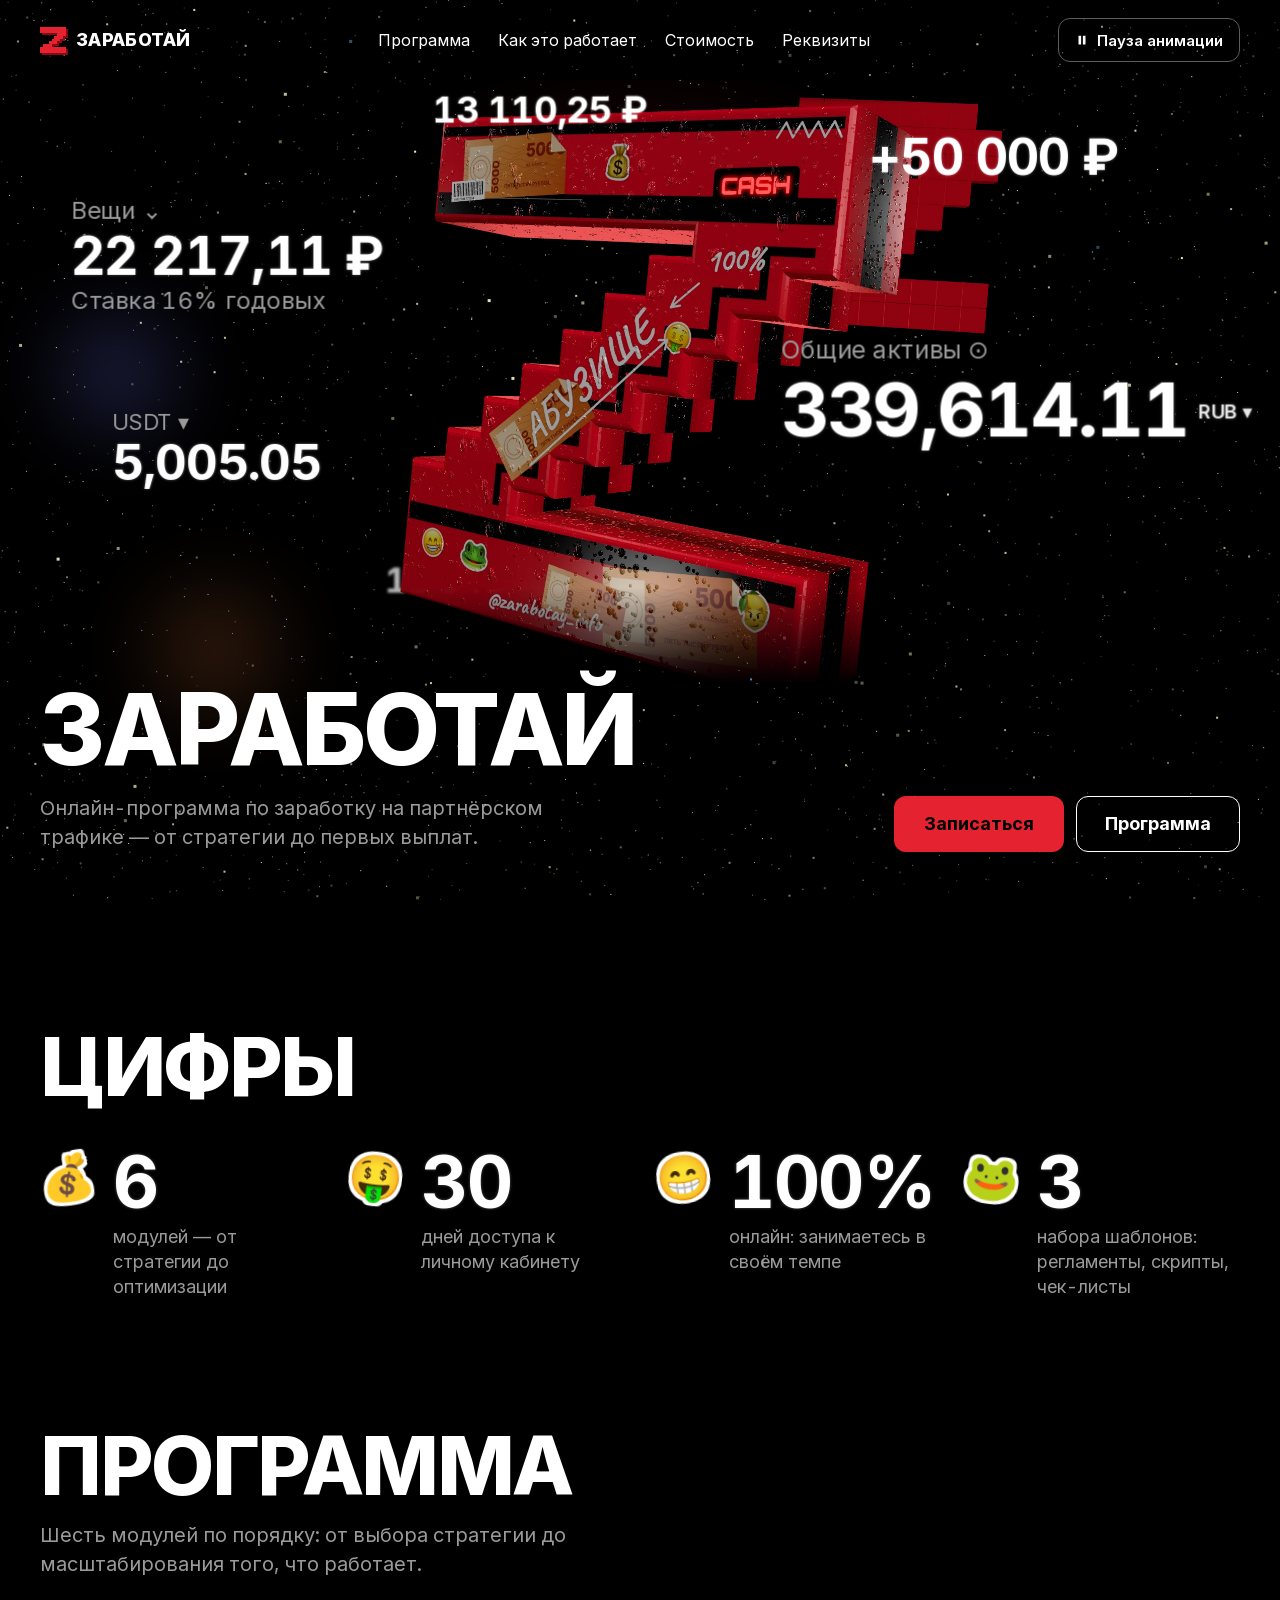
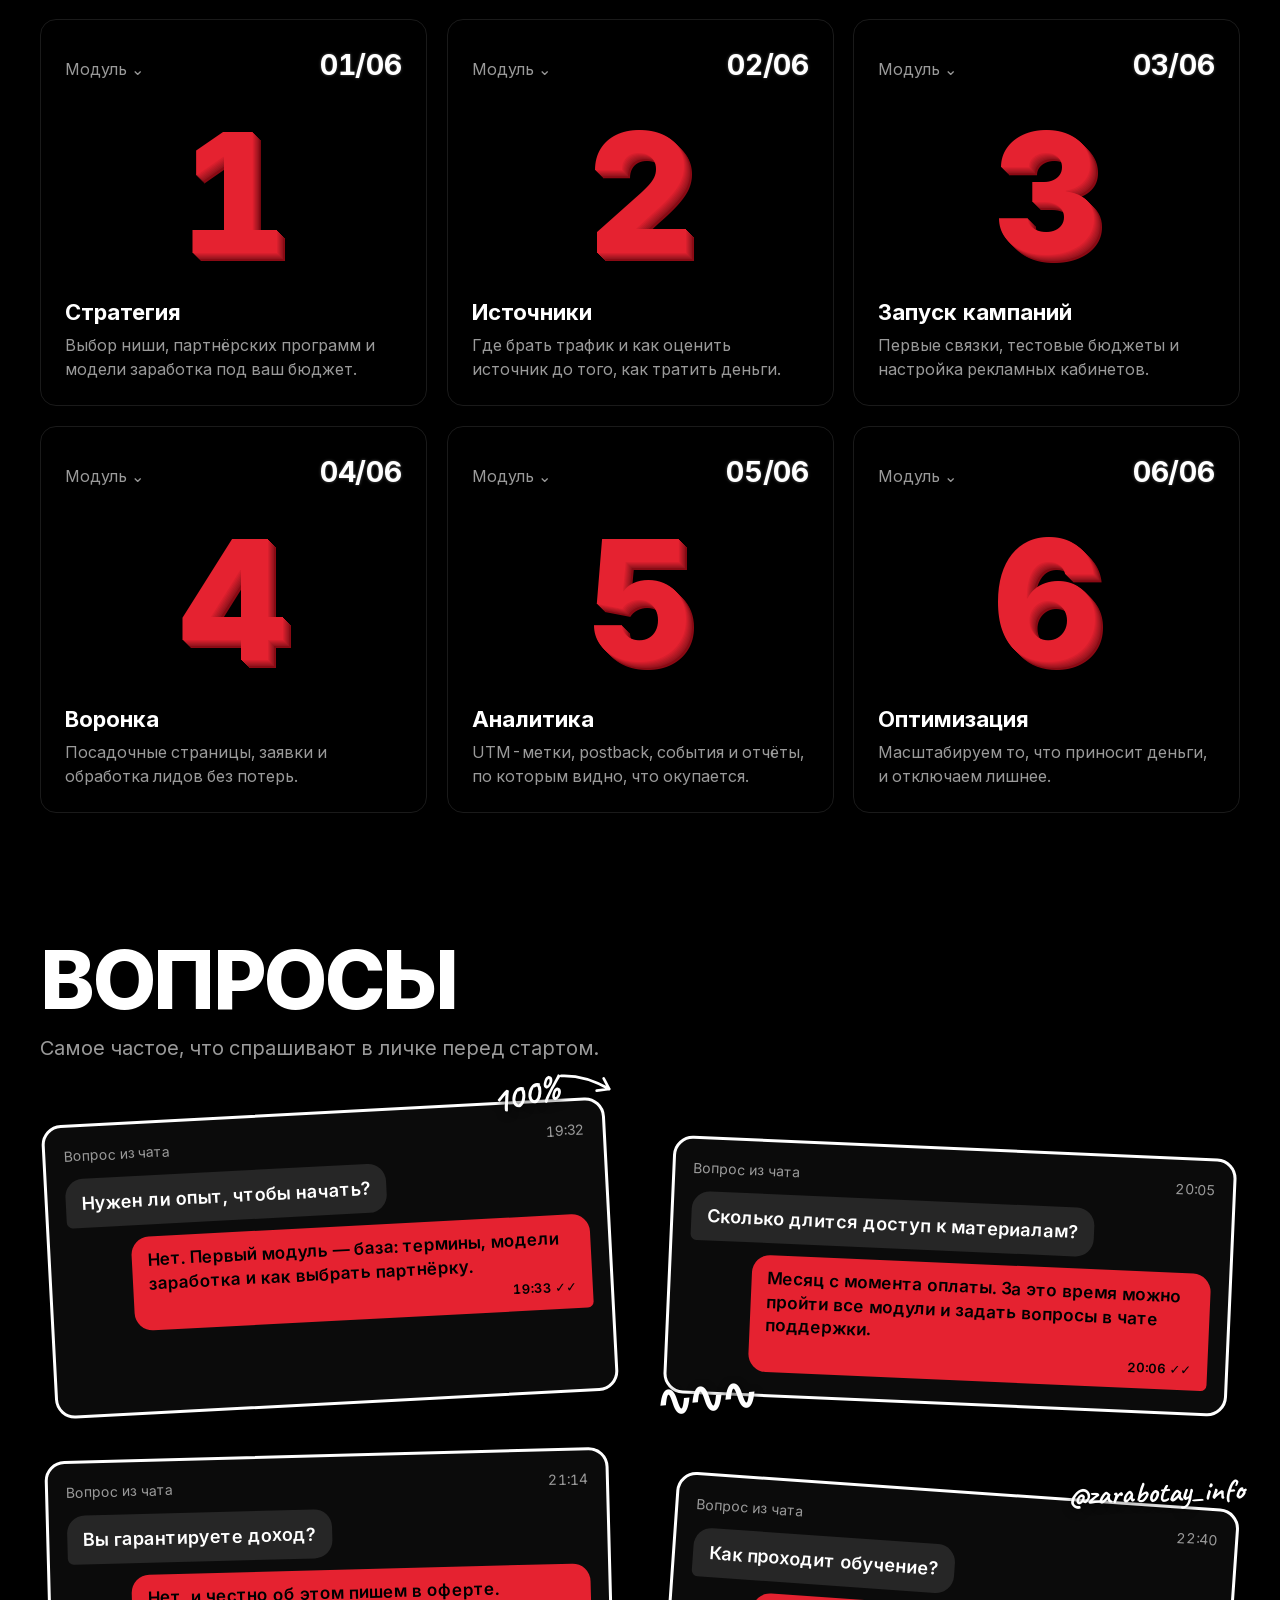
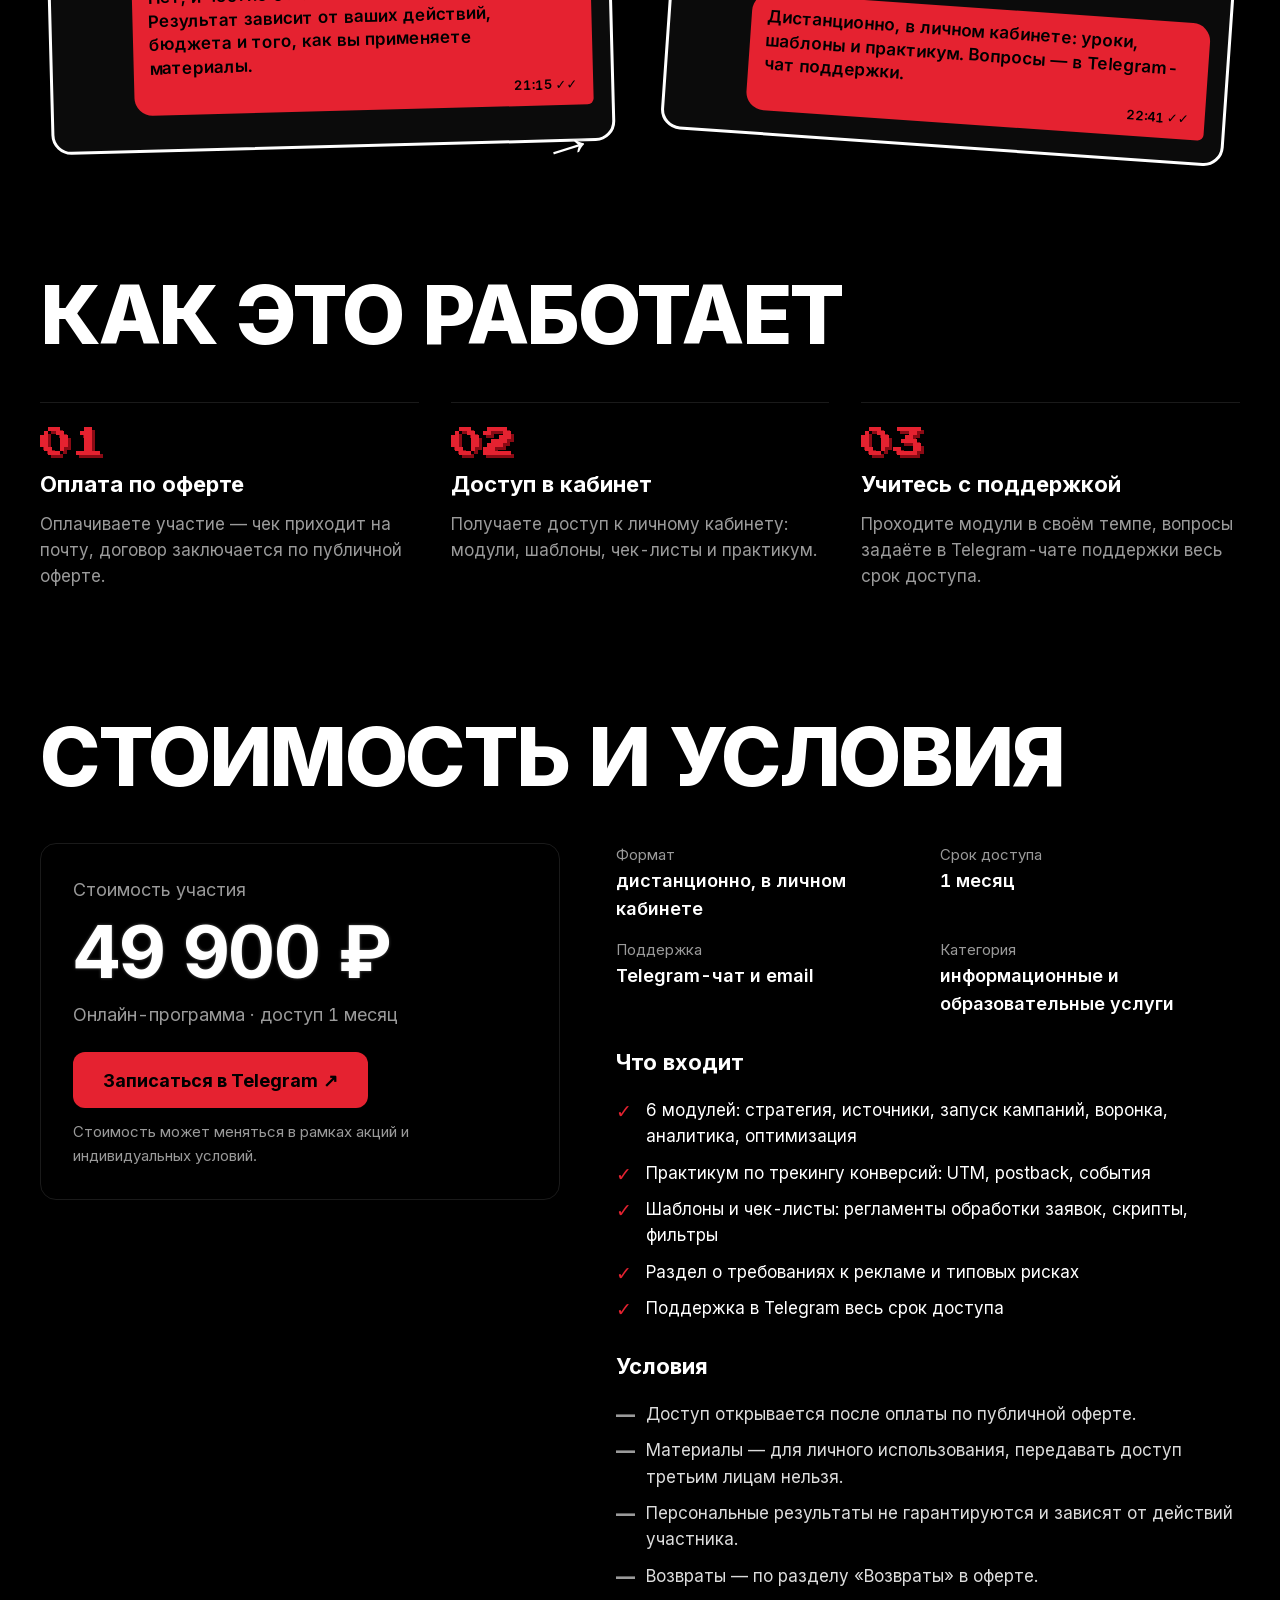
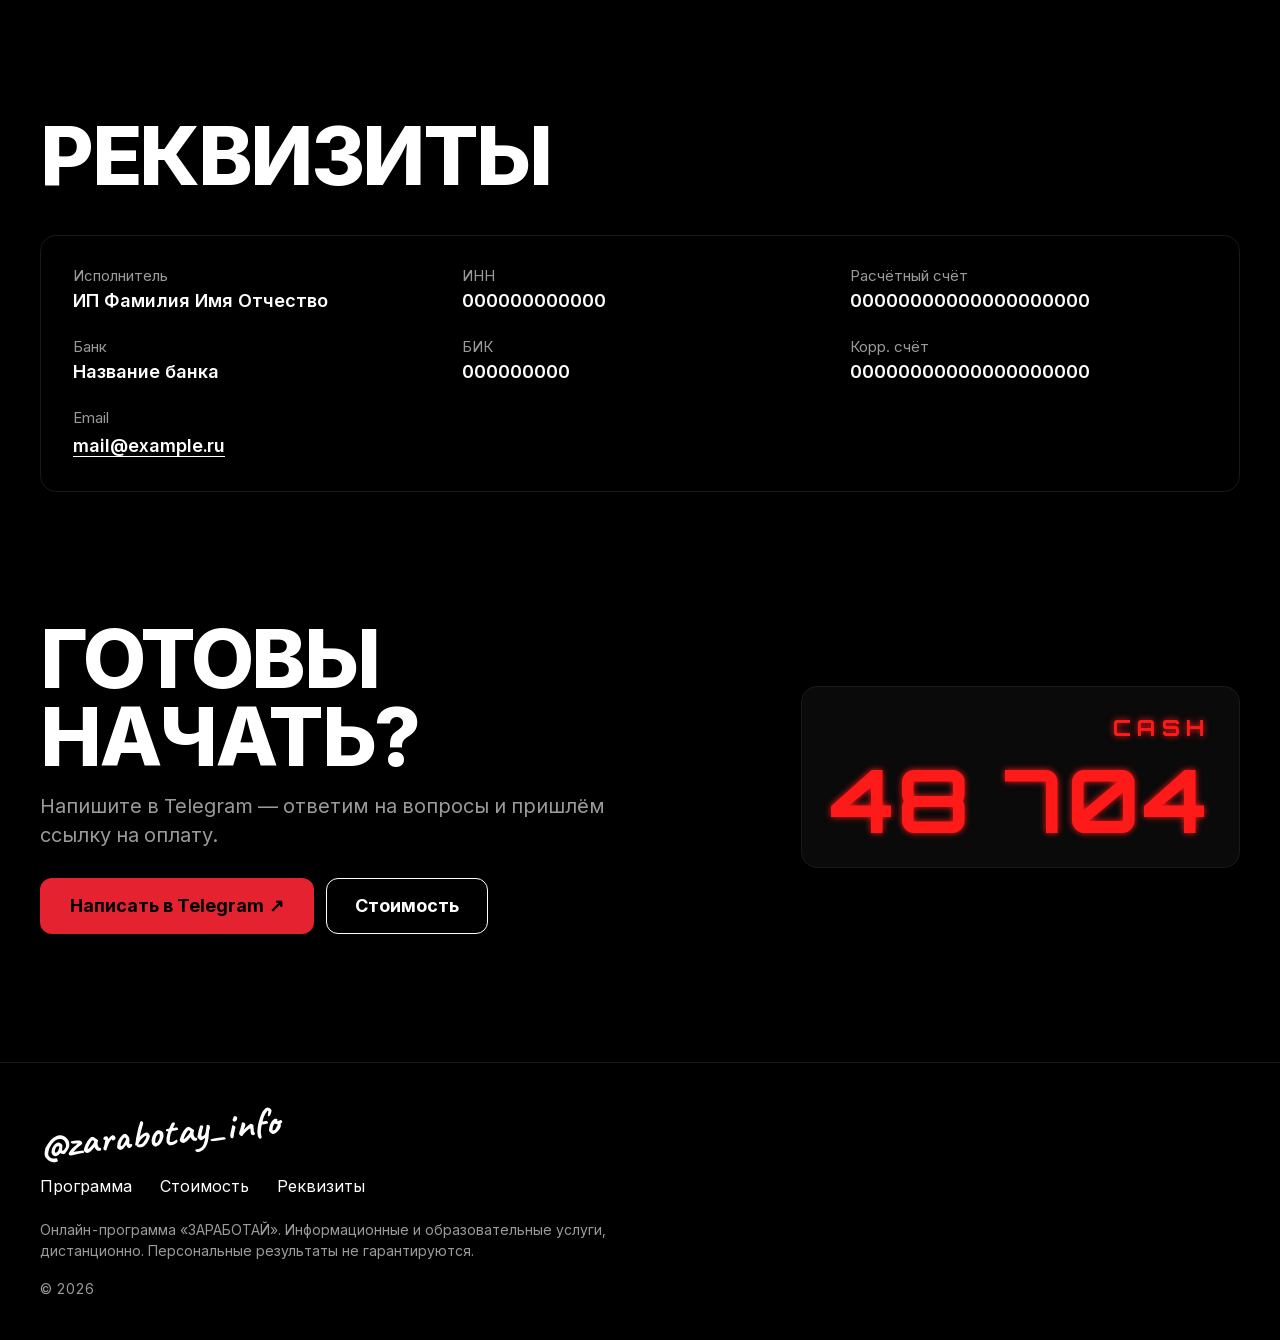
==== index.html @ 36fa26cb "ЗАРАБОТАЙ: превью лендинга Co-Authored-By: Claude Opus 5.5 <noreply@anthropic.com>" ====
<!doctype html>
<html lang="ru">
<head>
<meta charset="utf-8">
<meta name="viewport" content="width=device-width, initial-scale=1">
<title>ЗАРАБОТАЙ — онлайн-программа по заработку на партнёрском трафике</title>
<meta name="description" content="Онлайн-программа «ЗАРАБОТАЙ»: 6 модулей от стратегии до оптимизации, шаблоны, практикум по трекингу и поддержка в Telegram. Дистанционно, доступ 1 месяц.">
<meta name="theme-color" content="#000000">
<meta name="robots" content="noindex, nofollow">
<link rel="icon" href="favicon.svg" type="image/svg+xml">
<link rel="preload" href="fonts/inter-cyrillic.woff2" as="font" type="font/woff2" crossorigin>
<link rel="preload" href="fonts/inter-latin.woff2" as="font" type="font/woff2" crossorigin>
<link rel="stylesheet" href="css/fonts.css">
<link rel="stylesheet" href="css/style.css">
<script>
  /* Пауза анимации до первого кадра: сохранённый выбор, иначе системная настройка. */
  (function () {
    var v = null;
    try { v = localStorage.getItem('zarabotay:motion'); } catch (e) {}
    var off = v ? v === 'off' : matchMedia('(prefers-reduced-motion: reduce)').matches;
    if (off) document.documentElement.classList.add('motion-off');
  })();
</script>
</head>
<body>
<canvas id="stars" class="stars" aria-hidden="true"></canvas>
<a class="skip" href="#main">Перейти к содержанию</a>

<header class="top wrap">
  <a class="brand" href="#main" aria-label="ЗАРАБОТАЙ — в начало">
    <svg class="brand__z" viewBox="0 0 9 9" aria-hidden="true" focusable="false" shape-rendering="crispEdges"><path fill="currentColor" d="M0 0h9v2H0zM6 2h3v1H6zM5 3h3v1H5zM4 4h3v1H4zM3 5h3v1H3zM1 6h3v1H1zM0 7h9v2H0z"/></svg>
    <span class="brand__name">ЗАРАБОТАЙ</span>
  </a>
  <nav class="nav" aria-label="Разделы">
    <ul role="list">
      <li><a href="#program">Программа</a></li>
      <li><a href="#how">Как это работает</a></li>
      <li><a href="#price">Стоимость</a></li>
      <li><a href="#requisites">Реквизиты</a></li>
    </ul>
  </nav>
  <button class="motion-btn" type="button" id="motion" aria-pressed="false">
    <svg class="motion-btn__pause" viewBox="0 0 16 16" aria-hidden="true" focusable="false"><path fill="currentColor" d="M4 3h3v10H4zM9 3h3v10H9z"/></svg>
    <svg class="motion-btn__play" viewBox="0 0 16 16" aria-hidden="true" focusable="false"><path fill="currentColor" d="M4 2.5v11l9-5.5z"/></svg>
    <span>Пауза анимации</span>
  </button>
</header>

<main id="main" tabindex="-1">

  <!-- ═══ Первый экран ═══ -->
  <section class="hero" aria-labelledby="hero-title">
    <div class="hero__glow" aria-hidden="true">
      <span class="bokeh bokeh--blue"></span>
      <span class="bokeh bokeh--warm"></span>
      <span class="bokeh bokeh--pink"></span>
    </div>

    <div class="stage" id="z-stage" aria-hidden="true">
      <img class="stage__still" src="img/z-still.webp" alt="" width="1800" height="1200" decoding="async" fetchpriority="high">
      <canvas class="stage__gl" id="z-canvas"></canvas>
    </div>

    <!-- вырезки балансов: чистый декор -->
    <div class="chips" id="chips" aria-hidden="true">
      <div class="chip" style="--x:34%;--y:2%;--d:.5;--s:40;--ph:.2s" data-c="1">
        <div class="chip__in"><b>13&nbsp;110,25&nbsp;₽</b></div>
      </div>
      <div class="chip" style="--x:6%;--y:20%;--d:.8;--s:58;--ph:-1.3s" data-c="2">
        <div class="chip__in">
          <small>Вещи <i class="caret">⌄</i></small>
          <b>22&nbsp;217,11&nbsp;₽</b>
          <small>Ставка 16% годовых</small>
        </div>
      </div>
      <div class="chip chip--big" style="--x:auto;--r:3%;--y:43%;--d:1;--s:80;--ph:-2.1s" data-c="3">
        <div class="chip__in">
          <small>Общие активы <i class="dot">⊙</i></small>
          <b>339,614.11<em> RUB&nbsp;▾</em></b>
        </div>
      </div>
      <div class="chip chip--back" style="--x:30%;--y:80%;--d:-.5;--s:40;--ph:-.7s" data-c="4">
        <div class="chip__in"><b>18&nbsp;543</b></div>
      </div>
      <div class="chip chip--flash is-on" style="--x:auto;--r:13%;--y:9%;--d:.9;--s:54;--ph:-3s" data-c="5">
        <div class="chip__in"><b>+50&nbsp;000&nbsp;₽</b></div>
      </div>
      <div class="chip chip--flash" style="--x:auto;--r:11%;--y:76%;--d:.7;--s:54;--ph:-1.8s" data-c="6">
        <div class="chip__in"><b>+31183.24 <i class="spark">✦</i></b></div>
      </div>
      <div class="chip" style="--x:9%;--y:55%;--d:.6;--s:54;--ph:-2.6s" data-c="7">
        <div class="chip__in">
          <small>USDT <i class="caret">▾</i></small>
          <b>5,005.05</b>
        </div>
      </div>
    </div>

    <div class="hero__text wrap">
      <h1 id="hero-title" class="hero__title">ЗАРАБОТАЙ</h1>
      <div class="hero__row">
        <p class="hero__lede">Онлайн-программа по заработку на партнёрском трафике — от стратегии до первых выплат.</p>
        <div class="btns">
          <a class="btn btn--red" href="#price">Записаться</a>
          <a class="btn btn--ghost" href="#program">Программа</a>
        </div>
      </div>
    </div>
  </section>

  <!-- ═══ Цифры ═══ -->
  <section class="section wrap" id="facts" aria-labelledby="facts-title">
    <h2 class="h2" id="facts-title">Цифры</h2>
    <ul class="facts" role="list">
      <li class="fact">
        <span class="sticker" aria-hidden="true">💰</span>
        <p class="fact__body">
          <span class="fact__num" aria-hidden="true" data-count="6">6</span>
          <span class="sr-only">6</span>
          <span class="fact__cap">модулей — от стратегии до оптимизации</span>
        </p>
      </li>
      <li class="fact">
        <span class="sticker" aria-hidden="true">🤑</span>
        <p class="fact__body">
          <span class="fact__num" aria-hidden="true" data-count="30">30</span>
          <span class="sr-only">30</span>
          <span class="fact__cap">дней доступа к личному кабинету</span>
        </p>
      </li>
      <li class="fact">
        <span class="sticker" aria-hidden="true">😁</span>
        <p class="fact__body">
          <span class="fact__num" aria-hidden="true" data-count="100" data-suffix="%">100%</span>
          <span class="sr-only">100%</span>
          <span class="fact__cap">онлайн: занимаетесь в своём темпе</span>
        </p>
      </li>
      <li class="fact">
        <span class="sticker sticker--frog" aria-hidden="true">🐸</span>
        <p class="fact__body">
          <span class="fact__num" aria-hidden="true" data-count="3">3</span>
          <span class="sr-only">3</span>
          <span class="fact__cap">набора шаблонов: регламенты, скрипты, чек-листы</span>
        </p>
      </li>
    </ul>
  </section>

  <!-- ═══ Программа ═══ -->
  <section class="section wrap" id="program" aria-labelledby="program-title">
    <h2 class="h2" id="program-title">Программа</h2>
    <p class="lede">Шесть модулей по порядку: от выбора стратегии до масштабирования того, что работает.</p>
    <ol class="cards" role="list">
      <li class="card">
        <p class="card__top" aria-hidden="true"><small>Модуль ⌄</small><b>01/06</b></p>
        <span class="card__digit" aria-hidden="true">1</span>
        <div class="card__bottom">
          <h3 class="h3">Стратегия</h3>
          <p>Выбор ниши, партнёрских программ и модели заработка под ваш бюджет.</p>
        </div>
      </li>
      <li class="card">
        <p class="card__top" aria-hidden="true"><small>Модуль ⌄</small><b>02/06</b></p>
        <span class="card__digit" aria-hidden="true">2</span>
        <div class="card__bottom">
          <h3 class="h3">Источники</h3>
          <p>Где брать трафик и как оценить источник до того, как тратить деньги.</p>
        </div>
      </li>
      <li class="card">
        <p class="card__top" aria-hidden="true"><small>Модуль ⌄</small><b>03/06</b></p>
        <span class="card__digit" aria-hidden="true">3</span>
        <div class="card__bottom">
          <h3 class="h3">Запуск кампаний</h3>
          <p>Первые связки, тестовые бюджеты и настройка рекламных кабинетов.</p>
        </div>
      </li>
      <li class="card">
        <p class="card__top" aria-hidden="true"><small>Модуль ⌄</small><b>04/06</b></p>
        <span class="card__digit" aria-hidden="true">4</span>
        <div class="card__bottom">
          <h3 class="h3">Воронка</h3>
          <p>Посадочные страницы, заявки и обработка лидов без потерь.</p>
        </div>
      </li>
      <li class="card">
        <p class="card__top" aria-hidden="true"><small>Модуль ⌄</small><b>05/06</b></p>
        <span class="card__digit" aria-hidden="true">5</span>
        <div class="card__bottom">
          <h3 class="h3">Аналитика</h3>
          <p>UTM-метки, postback, события и отчёты, по которым видно, что окупается.</p>
        </div>
      </li>
      <li class="card">
        <p class="card__top" aria-hidden="true"><small>Модуль ⌄</small><b>06/06</b></p>
        <span class="card__digit" aria-hidden="true">6</span>
        <div class="card__bottom">
          <h3 class="h3">Оптимизация</h3>
          <p>Масштабируем то, что приносит деньги, и отключаем лишнее.</p>
        </div>
      </li>
    </ol>
  </section>

  <!-- ═══ Вопросы — вырезки из чата ═══ -->
  <section class="section wrap" id="faq" aria-labelledby="faq-title">
    <h2 class="h2" id="faq-title">Вопросы</h2>
    <p class="lede">Самое частое, что спрашивают в личке перед стартом.</p>
    <div class="chat-wall">
      <div class="qa" style="--rot:-3deg">
        <p class="qa__head" aria-hidden="true"><span>Вопрос из чата</span><span>19:32</span></p>
        <h3 class="bubble bubble--in">Нужен ли опыт, чтобы начать?</h3>
        <div class="bubble bubble--out">
          <p>Нет. Первый модуль — база: термины, модели заработка и как выбрать партнёрку.</p>
          <span class="bubble__meta" aria-hidden="true">19:33 ✓✓</span>
        </div>
        <span class="note note--a" aria-hidden="true">100%<svg viewBox="0 0 60 40"><path d="M4 6c18 4 34 14 48 28m0 0-14-2m14 2-3-13"/></svg></span>
      </div>
      <div class="qa" style="--rot:2.5deg">
        <p class="qa__head" aria-hidden="true"><span>Вопрос из чата</span><span>20:05</span></p>
        <h3 class="bubble bubble--in">Сколько длится доступ к материалам?</h3>
        <div class="bubble bubble--out">
          <p>Месяц с момента оплаты. За это время можно пройти все модули и задать вопросы в чате поддержки.</p>
          <span class="bubble__meta" aria-hidden="true">20:06 ✓✓</span>
        </div>
        <span class="note note--b" aria-hidden="true">∿∿∿</span>
      </div>
      <div class="qa" style="--rot:-1.5deg">
        <p class="qa__head" aria-hidden="true"><span>Вопрос из чата</span><span>21:14</span></p>
        <h3 class="bubble bubble--in">Вы гарантируете доход?</h3>
        <div class="bubble bubble--out">
          <p>Нет, и честно об этом пишем в оферте. Результат зависит от ваших действий, бюджета и того, как вы применяете материалы.</p>
          <span class="bubble__meta" aria-hidden="true">21:15 ✓✓</span>
        </div>
        <span class="note note--c" aria-hidden="true">→</span>
      </div>
      <div class="qa" style="--rot:4deg">
        <p class="qa__head" aria-hidden="true"><span>Вопрос из чата</span><span>22:40</span></p>
        <h3 class="bubble bubble--in">Как проходит обучение?</h3>
        <div class="bubble bubble--out">
          <p>Дистанционно, в личном кабинете: уроки, шаблоны и практикум. Вопросы — в Telegram-чат поддержки.</p>
          <span class="bubble__meta" aria-hidden="true">22:41 ✓✓</span>
        </div>
        <span class="note note--d" aria-hidden="true">@zarabotay_info</span>
      </div>
    </div>
  </section>

  <!-- ═══ Как это работает ═══ -->
  <section class="section wrap" id="how" aria-labelledby="how-title">
    <h2 class="h2" id="how-title">Как это работает</h2>
    <ol class="steps" role="list">
      <li class="step">
        <span class="step__n" aria-hidden="true">01</span>
        <h3 class="h3">Оплата по оферте</h3>
        <p>Оплачиваете участие — чек приходит на почту, договор заключается по публичной оферте.</p>
      </li>
      <li class="step">
        <span class="step__n" aria-hidden="true">02</span>
        <h3 class="h3">Доступ в кабинет</h3>
        <p>Получаете доступ к личному кабинету: модули, шаблоны, чек-листы и практикум.</p>
      </li>
      <li class="step">
        <span class="step__n" aria-hidden="true">03</span>
        <h3 class="h3">Учитесь с поддержкой</h3>
        <p>Проходите модули в своём темпе, вопросы задаёте в Telegram-чате поддержки весь срок доступа.</p>
      </li>
    </ol>
  </section>

  <!-- ═══ Стоимость и условия ═══ -->
  <section class="section wrap" id="price" aria-labelledby="price-title">
    <h2 class="h2" id="price-title">Стоимость и условия</h2>
    <div class="price">
      <div class="price__card">
        <p class="price__cap">Стоимость участия</p>
        <p class="price__sum"><span aria-hidden="true">49&nbsp;900&nbsp;₽</span><span class="sr-only">49900 рублей</span></p>
        <p class="price__cap">Онлайн-программа · доступ 1 месяц</p>
        <a class="btn btn--red" href="https://t.me/zarabotay_info" target="_blank" rel="noopener">Записаться в Telegram<span class="sr-only"> (откроется в новой вкладке)</span><span aria-hidden="true"> ↗</span></a>
        <p class="price__note">Стоимость может меняться в рамках акций и индивидуальных условий.</p>
      </div>
      <div class="price__info">
        <dl class="terms">
          <div><dt>Формат</dt><dd>дистанционно, в личном кабинете</dd></div>
          <div><dt>Срок доступа</dt><dd>1 месяц</dd></div>
          <div><dt>Поддержка</dt><dd>Telegram-чат и email</dd></div>
          <div><dt>Категория</dt><dd>информационные и образовательные услуги</dd></div>
        </dl>
        <h3 class="h3">Что входит</h3>
        <ul class="ticks" role="list">
          <li>6 модулей: стратегия, источники, запуск кампаний, воронка, аналитика, оптимизация</li>
          <li>Практикум по трекингу конверсий: UTM, postback, события</li>
          <li>Шаблоны и чек-листы: регламенты обработки заявок, скрипты, фильтры</li>
          <li>Раздел о требованиях к рекламе и типовых рисках</li>
          <li>Поддержка в Telegram весь срок доступа</li>
        </ul>
        <h3 class="h3">Условия</h3>
        <ul class="ticks ticks--plain" role="list">
          <li>Доступ открывается после оплаты по публичной оферте.</li>
          <li>Материалы — для личного использования, передавать доступ третьим лицам нельзя.</li>
          <li>Персональные результаты не гарантируются и зависят от действий участника.</li>
          <li>Возвраты — по разделу «Возвраты» в оферте.</li>
        </ul>
      </div>
    </div>
  </section>

  <!-- ═══ Реквизиты (заполнит заказчик) ═══ -->
  <section class="section wrap" id="requisites" aria-labelledby="req-title">
    <h2 class="h2" id="req-title">Реквизиты</h2>
    <dl class="req">
      <div><dt>Исполнитель</dt><dd>ИП Фамилия Имя Отчество</dd></div>
      <div><dt>ИНН</dt><dd>000000000000</dd></div>
      <div><dt>Расчётный счёт</dt><dd>00000000000000000000</dd></div>
      <div><dt>Банк</dt><dd>Название банка</dd></div>
      <div><dt>БИК</dt><dd>000000000</dd></div>
      <div><dt>Корр. счёт</dt><dd>00000000000000000000</dd></div>
      <div><dt>Email</dt><dd><a href="mailto:mail@example.ru">mail@example.ru</a></dd></div>
    </dl>
  </section>

  <!-- ═══ Финальный призыв ═══ -->
  <section class="section wrap cta" id="contacts" aria-labelledby="cta-title">
    <div class="cta__text">
      <h2 class="h2" id="cta-title">Готовы начать?</h2>
      <p class="lede">Напишите в Telegram — ответим на вопросы и пришлём ссылку на оплату.</p>
      <div class="btns">
        <a class="btn btn--red" href="https://t.me/zarabotay_info" target="_blank" rel="noopener">Написать в Telegram<span class="sr-only"> (откроется в новой вкладке)</span><span aria-hidden="true"> ↗</span></a>
        <a class="btn btn--ghost" href="#price">Стоимость</a>
      </div>
    </div>
    <div class="led" aria-hidden="true">
      <span class="led__label">CASH</span>
      <span class="led__num" id="led" data-to="49900">49 900</span>
    </div>
  </section>
</main>

<footer class="foot wrap">
  <a class="foot__handle" href="https://t.me/zarabotay_info" target="_blank" rel="noopener">@zarabotay_info<span class="sr-only"> — Telegram (откроется в новой вкладке)</span></a>
  <nav class="foot__nav" aria-label="Нижнее меню">
    <ul role="list">
      <li><a href="#program">Программа</a></li>
      <li><a href="#price">Стоимость</a></li>
      <li><a href="#requisites">Реквизиты</a></li>
    </ul>
  </nav>
  <p class="foot__small">Онлайн-программа «ЗАРАБОТАЙ». Информационные и образовательные услуги, дистанционно. Персональные результаты не гарантируются.</p>
  <p class="foot__small">© 2026</p>
</footer>

<script src="js/stars.js"></script>
<script src="js/main.js"></script>
</body>
</html>
---- css/fonts.css ----
/* cyrillic */
@font-face {
  font-family: 'Caveat';
  font-style: normal;
  font-weight: 700;
  font-display: swap;
  src: url(../fonts/caveat-700-cyrillic.woff2) format('woff2');
  unicode-range: U+0301, U+0400-045F, U+0490-0491, U+04B0-04B1, U+2116;
}
/* latin */
@font-face {
  font-family: 'Caveat';
  font-style: normal;
  font-weight: 700;
  font-display: swap;
  src: url(../fonts/caveat-700-latin.woff2) format('woff2');
  unicode-range: U+0000-00FF, U+0131, U+0152-0153, U+02BB-02BC, U+02C6, U+02DA, U+02DC, U+0304, U+0308, U+0329, U+2000-206F, U+20AC, U+2122, U+2191, U+2193, U+2212, U+2215, U+FEFF, U+FFFD;
}
/* cyrillic */
@font-face {
  font-family: 'Inter';
  font-style: normal;
  font-weight: 400 800;
  font-display: swap;
  src: url(../fonts/inter-cyrillic.woff2) format('woff2');
  unicode-range: U+0301, U+0400-045F, U+0490-0491, U+04B0-04B1, U+2116;
}
/* latin-ext */
@font-face {
  font-family: 'Inter';
  font-style: normal;
  font-weight: 400 800;
  font-display: swap;
  src: url(../fonts/inter-latin-ext.woff2) format('woff2');
  unicode-range: U+0100-02BA, U+02BD-02C5, U+02C7-02CC, U+02CE-02D7, U+02DD-02FF, U+0304, U+0308, U+0329, U+1D00-1DBF, U+1E00-1E9F, U+1EF2-1EFF, U+2020, U+20A0-20AB, U+20AD-20C4, U+2113, U+2C60-2C7F, U+A720-A7FF;
}
/* latin */
@font-face {
  font-family: 'Inter';
  font-style: normal;
  font-weight: 400 800;
  font-display: swap;
  src: url(../fonts/inter-latin.woff2) format('woff2');
  unicode-range: U+0000-00FF, U+0131, U+0152-0153, U+02BB-02BC, U+02C6, U+02DA, U+02DC, U+0304, U+0308, U+0329, U+2000-206F, U+20AC, U+2122, U+2191, U+2193, U+2212, U+2215, U+FEFF, U+FFFD;
}
/* latin */
@font-face {
  font-family: 'Orbitron';
  font-style: normal;
  font-weight: 700;
  font-display: swap;
  src: url(../fonts/orbitron-700-latin.woff2) format('woff2');
  unicode-range: U+0000-00FF, U+0131, U+0152-0153, U+02BB-02BC, U+02C6, U+02DA, U+02DC, U+0304, U+0308, U+0329, U+2000-206F, U+20AC, U+2122, U+2191, U+2193, U+2212, U+2215, U+FEFF, U+FFFD;
}
/* cyrillic */
@font-face {
  font-family: 'Press Start 2P';
  font-style: normal;
  font-weight: 400;
  font-display: swap;
  src: url(../fonts/pressstart2p-400-cyrillic.woff2) format('woff2');
  unicode-range: U+0301, U+0400-045F, U+0490-0491, U+04B0-04B1, U+2116;
}
/* latin */
@font-face {
  font-family: 'Press Start 2P';
  font-style: normal;
  font-weight: 400;
  font-display: swap;
  src: url(../fonts/pressstart2p-400-latin.woff2) format('woff2');
  unicode-range: U+0000-00FF, U+0131, U+0152-0153, U+02BB-02BC, U+02C6, U+02DA, U+02DC, U+0304, U+0308, U+0329, U+2000-206F, U+20AC, U+2122, U+2191, U+2193, U+2212, U+2215, U+FEFF, U+FFFD;
}
---- css/style.css ----
/* ═══════════════════════════════════════════════════════════════════════
   ЗАРАБОТАЙ — Y2K-3D стикербомб: чёрный космос, красная мокрая «Z»,
   балансы из банковского приложения, стикеры и маркер.
   Один акцент — красный. Фон — только #000 и звёзды.
   ═══════════════════════════════════════════════════════════════════════ */
:root {
  --bg: #000;
  --fg: #fff;
  --mute: #9A9A9A;          /* 7,46:1 на #000 */
  --red: #E52230;           /* 4,60:1 на #000 — только крупные цифры и знаки */
  --red-hi: #F42E3F;
  --red-lo: #8A0A14;        /* только тени */
  --line: #1A1A1A;
  --led: #FF1A1A;
  --led-bg: #0A0A0A;
  --bubble: #262626;
  --glow: 0 0 3px rgba(255,255,255,.35);
  --sticker: drop-shadow(3px 0 0 #fff) drop-shadow(-3px 0 0 #fff) drop-shadow(0 3px 0 #fff) drop-shadow(0 -3px 0 #fff);
  --gut: 16px;
  --max: 1280px;
  color-scheme: dark;
}
@media (min-width: 768px) { :root { --gut: 40px; } }

*, *::before, *::after { box-sizing: border-box; }
html { -webkit-text-size-adjust: 100%; text-size-adjust: 100%; }
@media (prefers-reduced-motion: no-preference) { html:not(.motion-off) { scroll-behavior: smooth; } }
body {
  margin: 0; background: var(--bg); color: var(--fg);
  font: 400 17px/1.55 Inter, Manrope, "Golos Text", system-ui, sans-serif;
  font-variant-numeric: tabular-nums;
  overflow-wrap: break-word;
  overflow-x: clip;
}
h1, h2, h3, p, ul, ol, dl, dd { margin: 0; }
ul[role="list"], ol[role="list"] { list-style: none; padding: 0; }
img, svg, canvas { display: block; max-width: 100%; }
a { color: inherit; }
:focus-visible { outline: 2px solid #fff; outline-offset: 3px; }
main:focus { outline: none; }
section[id] { scroll-margin-top: 16px; }

.sr-only {
  position: absolute !important; width: 1px; height: 1px; padding: 0; margin: -1px;
  overflow: hidden; clip: rect(0 0 0 0); clip-path: inset(50%); white-space: nowrap; border: 0;
}
.wrap { width: 100%; max-width: calc(var(--max) + var(--gut) * 2); margin-inline: auto; padding-inline: var(--gut); }

/* звёзды под всей страницей */
.stars { position: fixed; inset: 0; width: 100vw; height: 100vh; z-index: 0; pointer-events: none; }
.skip, .top, main, .foot { position: relative; z-index: 1; }

.skip {
  position: absolute; left: var(--gut); top: 8px; z-index: 50;
  padding: 12px 18px; border-radius: 12px; background: #fff; color: #000; font-weight: 700;
  transform: translateY(-160%);
}
.skip:focus { transform: none; }

/* ── шапка (не липкая — фокус ничем не перекрыт) ── */
.top {
  display: flex; align-items: center; justify-content: space-between; gap: 12px 28px;
  flex-wrap: wrap; padding-block: 18px;
}
.brand { display: inline-flex; align-items: center; gap: 10px; text-decoration: none; min-height: 44px; }
.brand__z { width: 26px; height: 26px; color: var(--red); filter: drop-shadow(2px 2px 0 var(--red-lo)); image-rendering: pixelated; }
.brand__name { font-weight: 800; font-size: 18px; letter-spacing: .02em; }
.nav ul { display: flex; flex-wrap: wrap; gap: 8px 28px; }
.nav a, .foot__nav a {
  display: inline-flex; align-items: center; min-height: 32px;
  text-decoration: none; font-size: 16px; text-underline-offset: 4px;
}
.nav a:hover, .foot__nav a:hover { text-decoration: underline; }
.motion-btn {
  display: inline-flex; align-items: center; gap: 8px; min-height: 44px; padding: 0 16px;
  border: 1px solid #5c5c5c; border-radius: 12px; background: transparent; color: #fff;
  font: 600 15px/1 Inter, sans-serif; cursor: pointer;
}
.motion-btn svg { width: 14px; height: 14px; }
.motion-btn__play { display: none; }
.motion-btn:hover { border-color: #fff; }
.motion-btn[aria-pressed="true"] { background: #fff; color: #000; border-color: #fff; }
.motion-btn[aria-pressed="true"] .motion-btn__pause { display: none; }
.motion-btn[aria-pressed="true"] .motion-btn__play { display: block; }
@media (max-width: 760px) {
  .top { padding-block: 12px; gap: 8px 12px; }
  .motion-btn { padding: 0 12px; font-size: 14px; }
  .nav { order: 3; width: 100%; }
  .nav ul { gap: 4px 18px; }
  .nav a { font-size: 15px; }
}

/* ── кнопки ── */
.btns { display: flex; flex-wrap: wrap; gap: 12px; }
.btn {
  display: inline-flex; align-items: center; justify-content: center; gap: .3em;
  min-height: 56px; padding: 0 28px; border-radius: 12px;
  font: 700 18px/1.1 Inter, sans-serif; text-decoration: none; text-align: center;
  transition: background-color .15s, color .15s, border-color .15s;
}
.btn--red { background: var(--red); color: #000; border: 2px solid transparent; }
.btn--red:hover { background: var(--red-hi); }
.btn--ghost { color: #fff; border: 1px solid #fff; }
.btn--ghost:hover { background: #fff; color: #000; }

/* ═══ Первый экран ═══ */
.hero {
  position: relative;
  display: grid; grid-template-columns: minmax(0, 1fr); grid-template-rows: minmax(420px, 1fr) auto; grid-template-areas: "stage" "text";
  min-height: max(640px, calc(100svh - 80px));
  isolation: isolate;
}
.hero__glow { position: absolute; inset: 0; z-index: 0; pointer-events: none; overflow: hidden; }
.bokeh { position: absolute; border-radius: 50%; filter: blur(40px); }
.bokeh--blue { width: 160px; height: 160px; left: 3%; top: 26%; background: radial-gradient(circle, #5256AE 0%, transparent 70%); opacity: .55; }
.bokeh--warm { width: 200px; height: 140px; left: 9%; bottom: 22%; background: radial-gradient(circle, #D8743A 0%, transparent 70%); opacity: .35; }
.bokeh--pink {
  width: 460px; height: 170px; left: 50%; top: -30px; transform: translateX(-50%); filter: blur(10px); opacity: .45;
  background:
    radial-gradient(circle at 20% 60%, rgba(244,46,63,.9) 0 2px, transparent 3px),
    radial-gradient(circle at 34% 30%, rgba(255,140,150,.9) 0 1.5px, transparent 2.5px),
    radial-gradient(circle at 48% 70%, rgba(244,46,63,.8) 0 2px, transparent 3px),
    radial-gradient(circle at 63% 40%, rgba(255,160,170,.8) 0 1.5px, transparent 2.5px),
    radial-gradient(circle at 78% 62%, rgba(244,46,63,.8) 0 2px, transparent 3px),
    radial-gradient(ellipse at 50% 50%, rgba(229,34,48,.16) 0%, transparent 70%);
}

.stage { grid-area: stage; position: relative; min-height: 0; overflow: hidden; }
.stage__gl, .stage__still { position: absolute; z-index: 2; }
/* края сцены растворяются: буква на пролёте и кадр-подложка не наезжают на заголовок */
.stage__gl, .stage__still {
  -webkit-mask-image: linear-gradient(to bottom, transparent 0, #000 4%, #000 84%, transparent 100%);
  mask-image: linear-gradient(to bottom, transparent 0, #000 4%, #000 84%, transparent 100%);
}
.stage__gl { inset: 0; width: 100%; height: 100%; opacity: 0; transition: opacity .5s; }
.stage__still { left: 50%; top: 50%; height: 100%; width: auto; max-width: none; transform: translate(-50%, -50%); transition: opacity .5s; }
.gl-ready .stage__gl { opacity: 1; }
.gl-ready .stage__still { opacity: 0; }
.no-webgl .stage__gl { display: none; }
.no-webgl .stage__still { opacity: 1; }

/* вырезки балансов */
.chips { grid-area: stage; position: relative; pointer-events: none; }
.chip {
  position: absolute; left: var(--x); right: var(--r, auto); top: var(--y);
  z-index: 3;
  transform: perspective(900px) translate3d(calc(var(--mx, 0) * var(--d) * 12px), calc(var(--my, 0) * var(--d) * 12px), calc(var(--d) * 40px));
  transition: transform .25s ease-out, opacity .4s;
  white-space: nowrap; line-height: 1;
}
.chip--back { z-index: 1; opacity: .7; filter: blur(1px); }
.chip__in { display: grid; gap: .12em; font-size: min(calc(var(--s) * 1px), calc(var(--s) * .0694vw)); }
.chip b { font-weight: 700; font-size: 1em; letter-spacing: -.02em; color: #fff; text-shadow: var(--glow); }
.chip small { font-weight: 400; font-size: min(.45em, 24px); color: var(--mute); }
.chip em { font-style: normal; font-weight: 600; font-size: .26em; color: #e6e6e6; letter-spacing: 0; vertical-align: .9em; margin-left: .2em; }
.chip i { font-style: normal; }
.chip .spark { font-size: .7em; vertical-align: .15em; }
.chip--flash { opacity: 0; }
.chip--flash.is-on { opacity: 1; }
.chip--big { --dummy: 0; }
/* дрейф управляется только паузой: html.motion-off ставится и по prefers-reduced-motion */
html:not(.motion-off) .chip__in { animation: drift 4s ease-in-out var(--ph, 0s) infinite alternate; }
@keyframes drift { from { transform: translateY(-3px); } to { transform: translateY(3px); } }

.hero__text { grid-area: text; position: relative; z-index: 4; padding-bottom: clamp(28px, 4vw, 48px); }
.hero__title {
  font-weight: 800; font-size: clamp(40px, 14vw, 100px); line-height: .9; letter-spacing: -.035em;
  text-transform: uppercase; overflow-wrap: anywhere;
}
.hero__row { display: flex; flex-wrap: wrap; align-items: flex-end; justify-content: space-between; gap: 20px 40px; margin-top: 20px; }
.hero__lede { font-size: 20px; line-height: 1.45; color: var(--mute); max-width: 44ch; }

@media (max-width: 760px) {
  .hero { grid-template-rows: auto auto auto; grid-template-areas: "stage" "text" "chips"; min-height: 0; }
  .stage { aspect-ratio: 1 / 1; }
  .stage__still { height: 95%; }
  .chips {
    grid-area: chips; display: grid; grid-template-columns: repeat(2, minmax(0, 1fr)); grid-auto-flow: dense;
    gap: 22px 16px; padding: 8px var(--gut) 24px; overflow-x: clip;
  }
  .chip { position: static; transform: none; opacity: 1; }
  .chip--back { opacity: .75; filter: none; }
  .chip--flash { opacity: 1; }
  .chip[data-c="2"], .chip[data-c="3"] { grid-column: span 2; }
  .chip__in { font-size: min(40px, 7.4vw); }
  .chip small { font-size: max(14px, .45em); }
  .hero__text { padding-bottom: 12px; }
  .hero__lede { font-size: 18px; }
  .btns .btn { flex: 1 1 auto; }
}

/* ═══ общие секции ═══ */
.section { padding-block: clamp(72px, 10vw, 140px) 0; }
.h2 {
  font-weight: 800; font-size: clamp(40px, 6.4vw, 84px); line-height: .95; letter-spacing: -.03em;
  text-transform: uppercase; overflow-wrap: anywhere;
}
.h3 { font-weight: 700; font-size: 22px; line-height: 1.25; }
.lede { margin-top: 16px; font-size: 20px; line-height: 1.45; color: var(--mute); max-width: 52ch; }
.sticker { display: inline-block; font-family: "Apple Color Emoji", "Segoe UI Emoji", "Noto Color Emoji", sans-serif; filter: var(--sticker) drop-shadow(0 4px 6px rgba(0,0,0,.6)); line-height: 1; }

/* Цифры */
.facts { display: grid; grid-template-columns: repeat(auto-fit, minmax(240px, 1fr)); gap: 28px 32px; margin-top: 40px; }
.fact { display: grid; grid-template-columns: auto 1fr; gap: 18px; align-items: start; }
.fact .sticker { font-size: 44px; transform: rotate(-8deg); margin-top: 10px; }
.fact:nth-child(2n) .sticker { transform: rotate(7deg); }
.fact__body { display: grid; gap: 6px; }
.fact__num { font-weight: 700; font-size: clamp(56px, 6vw, 72px); line-height: 1; letter-spacing: -.02em; text-shadow: var(--glow); }
.fact__cap { font-size: 18px; line-height: 1.4; color: var(--mute); }

/* Программа: карточки 1:1 */
.cards { display: grid; grid-template-columns: repeat(3, minmax(0, 1fr)); gap: 20px; margin-top: 40px; }
@media (max-width: 1024px) { .cards { grid-template-columns: repeat(2, minmax(0, 1fr)); } }
@media (max-width: 600px) { .cards { grid-template-columns: minmax(0, 1fr); } }
.card {
  aspect-ratio: 1; min-width: 0; display: grid; grid-template-rows: auto 1fr auto; gap: 8px;
  padding: 24px; border: 1px solid var(--line); border-radius: 16px; background: transparent;
  transform: perspective(800px) rotateX(var(--rx, 0deg)) rotateY(var(--ry, 0deg));
  transition: transform .3s ease-out, border-color .2s;
}
.card:hover { border-color: #333; }
.card__top { display: flex; justify-content: space-between; align-items: baseline; gap: 12px; }
.card__top small { font-size: 16px; color: var(--mute); }
.card__top b { font-size: 28px; font-weight: 700; text-shadow: var(--glow); letter-spacing: -.01em; }
.card__digit {
  align-self: center; justify-self: center;
  font-weight: 800; font-size: clamp(120px, 13vw, 190px); line-height: .9; color: var(--red);
  text-shadow:
    1px 1px 0 #D81F2D, 2px 2px 0 #CB1D2A, 3px 3px 0 #BE1B27, 4px 4px 0 #B11924,
    5px 5px 0 #A41721, 6px 6px 0 #97141E, 7px 7px 0 var(--red-lo), 8px 8px 0 var(--red-lo),
    9px 10px 18px rgba(0,0,0,.8);
}
.card__bottom { display: grid; gap: 6px; }
.card__bottom p { color: var(--mute); font-size: 16px; line-height: 1.5; }

/* Вопросы — вырезки из мессенджера */
.chat-wall { display: grid; grid-template-columns: repeat(2, minmax(0, 1fr)); gap: 48px 56px; margin-top: 48px; padding-inline: 8px; }
@media (max-width: 860px) { .chat-wall { grid-template-columns: 1fr; gap: 40px; } }
.qa {
  position: relative; display: grid; gap: 12px; align-content: start;
  padding: 18px 18px 22px; border: 3px solid #fff; border-radius: 20px; background: #0B0B0B;
  transform: rotate(var(--rot, 0deg));
  box-shadow: 0 18px 40px rgba(0,0,0,.6);
}
.qa:nth-child(2n) { margin-top: 36px; }
.qa__head { display: flex; justify-content: space-between; font-size: 14px; color: var(--mute); }
.bubble { max-width: 88%; padding: 12px 16px; font-size: 18px; line-height: 1.4; }
.bubble--in { justify-self: start; background: var(--bubble); color: #fff; font-weight: 600; border-radius: 18px 18px 18px 6px; }
.bubble--out { justify-self: end; background: var(--red); color: #000; font-weight: 600; font-size: 17px; border-radius: 18px 18px 6px 18px; }
.bubble__meta { display: block; margin-top: 4px; text-align: right; font-size: 13px; font-weight: 600; }
.note {
  position: absolute; font: 700 36px/1 Caveat, cursive; color: #fff; pointer-events: none;
  text-shadow: 0 2px 8px rgba(0,0,0,.8); white-space: nowrap;
}
.note svg { width: 54px; height: 36px; fill: none; stroke: #fff; stroke-width: 3; stroke-linecap: round; stroke-linejoin: round; display: inline-block; vertical-align: middle; }
.note--a { right: -14px; top: -34px; transform: rotate(-12deg); }
.note--b { left: -10px; bottom: -30px; transform: rotate(-8deg); font-size: 44px; letter-spacing: -.1em; }
.note--c { right: 18px; bottom: -34px; transform: rotate(-16deg); font-size: 54px; }
.note--d { right: -6px; top: -30px; transform: rotate(-6deg); font-size: 30px; }
@media (max-width: 480px) {
  .qa { transform: none; }
  .qa:nth-child(2n) { margin-top: 0; }
  .note--a, .note--d { right: 4px; }
  .note--b { left: 6px; }
}

/* Как это работает */
.steps { display: grid; grid-template-columns: repeat(3, minmax(0, 1fr)); gap: 32px; margin-top: 48px; counter-reset: s; }
@media (max-width: 860px) { .steps { grid-template-columns: minmax(0, 1fr); } }
.step { display: grid; gap: 12px; align-content: start; padding-top: 24px; border-top: 1px solid var(--line); }
.step__n { font: 400 32px/1 "Press Start 2P", monospace; color: var(--red); text-shadow: 3px 3px 0 var(--red-lo); }
.step p { color: var(--mute); font-size: 17px; }

/* Стоимость и условия */
.price { display: grid; grid-template-columns: minmax(0, 5fr) minmax(0, 6fr); gap: 32px 56px; margin-top: 48px; align-items: start; }
@media (max-width: 900px) { .price { grid-template-columns: minmax(0, 1fr); } }
.price__card { display: grid; gap: 12px; justify-items: start; padding: 32px; border: 1px solid var(--line); border-radius: 16px; container-type: inline-size; }
.price__cap { font-size: 18px; color: var(--mute); }
.price__sum { font-weight: 700; font-size: clamp(40px, min(14vw, 6.6vw + 24px), 96px); font-size: clamp(36px, 16cqi, 96px); line-height: 1; letter-spacing: -.02em; text-shadow: var(--glow); white-space: nowrap; }
.price__card .btn { margin-top: 12px; }
.price__note { font-size: 15px; color: var(--mute); }
.price__info { display: grid; gap: 20px; }
.price__info .h3 { margin-top: 12px; }
.terms { display: grid; grid-template-columns: repeat(2, minmax(0, 1fr)); gap: 16px 24px; }
@media (max-width: 480px) { .terms { grid-template-columns: 1fr; } }
.terms dt, .req dt { font-size: 15px; color: var(--mute); }
.terms dd { font-size: 18px; font-weight: 600; }
.ticks { display: grid; gap: 10px; }
.ticks li { position: relative; padding-left: 30px; font-size: 17px; }
.ticks li::before { content: "✓" / ""; position: absolute; left: 0; top: 0; color: var(--red); font-weight: 800; font-size: 19px; }
.ticks--plain li { color: #dcdcdc; }
.ticks--plain li::before { content: "—" / ""; color: var(--mute); }

/* Реквизиты */
.req { display: grid; grid-template-columns: repeat(auto-fit, minmax(260px, 1fr)); gap: 20px 32px; margin-top: 40px; padding: 28px 32px; border: 1px solid var(--line); border-radius: 16px; }
.req dd { font-size: 18px; font-weight: 600; overflow-wrap: anywhere; }
.req a { display: inline-block; padding-block: 3px; text-underline-offset: 4px; }

/* Финальный призыв + LED-табло */
.cta { display: grid; grid-template-columns: minmax(0, 1fr) auto; gap: 40px; align-items: center; padding-bottom: clamp(72px, 10vw, 140px); }
@media (max-width: 900px) { .cta { grid-template-columns: minmax(0, 1fr); } }
@media (max-width: 480px) { .price__card, .req { padding: 24px 20px; } }
.cta .btns { margin-top: 28px; }
.led {
  display: grid; gap: 10px; justify-items: end; padding: 24px 28px; border-radius: 16px;
  background: var(--led-bg); border: 1px solid var(--line);
  font-family: Orbitron, "DSEG7 Classic", monospace; font-weight: 700; color: var(--led);
  text-shadow: 0 0 6px var(--led);
}
@media (max-width: 900px) { .led { justify-items: start; } }
.led__label { font-size: 22px; letter-spacing: .3em; }
.led__num { position: relative; font-size: clamp(48px, 7vw, 88px); line-height: 1; letter-spacing: .04em; font-variant-numeric: tabular-nums; }

/* Подвал */
.foot { display: grid; grid-template-columns: minmax(0, 1fr); gap: 16px; padding-block: 48px 40px; border-top: 1px solid var(--line); }
.foot__handle {
  justify-self: start; display: inline-block; font: 700 40px/1.1 Caveat, cursive; color: #fff;
  transform: rotate(-6deg); text-decoration: none; text-underline-offset: 6px;
  max-width: 92%; overflow-wrap: anywhere;
}
.foot__handle:hover { text-decoration: underline; }
.foot__nav ul { display: flex; flex-wrap: wrap; gap: 8px 28px; }
.foot__nav a { color: #fff; }
.foot__small { font-size: 14px; color: var(--mute); max-width: 70ch; }

/* ── Пауза / «уменьшить движение» ── */
.motion-off *, .motion-off *::before, .motion-off *::after { animation: none !important; }
@media (prefers-reduced-motion: reduce) {
  *, *::before, *::after { transition-duration: .01ms !important; }
}

@media (forced-colors: active) {
  .btn--red, .btn--ghost, .motion-btn { border: 2px solid ButtonText; }
  .stars, .hero__glow { display: none; }
}
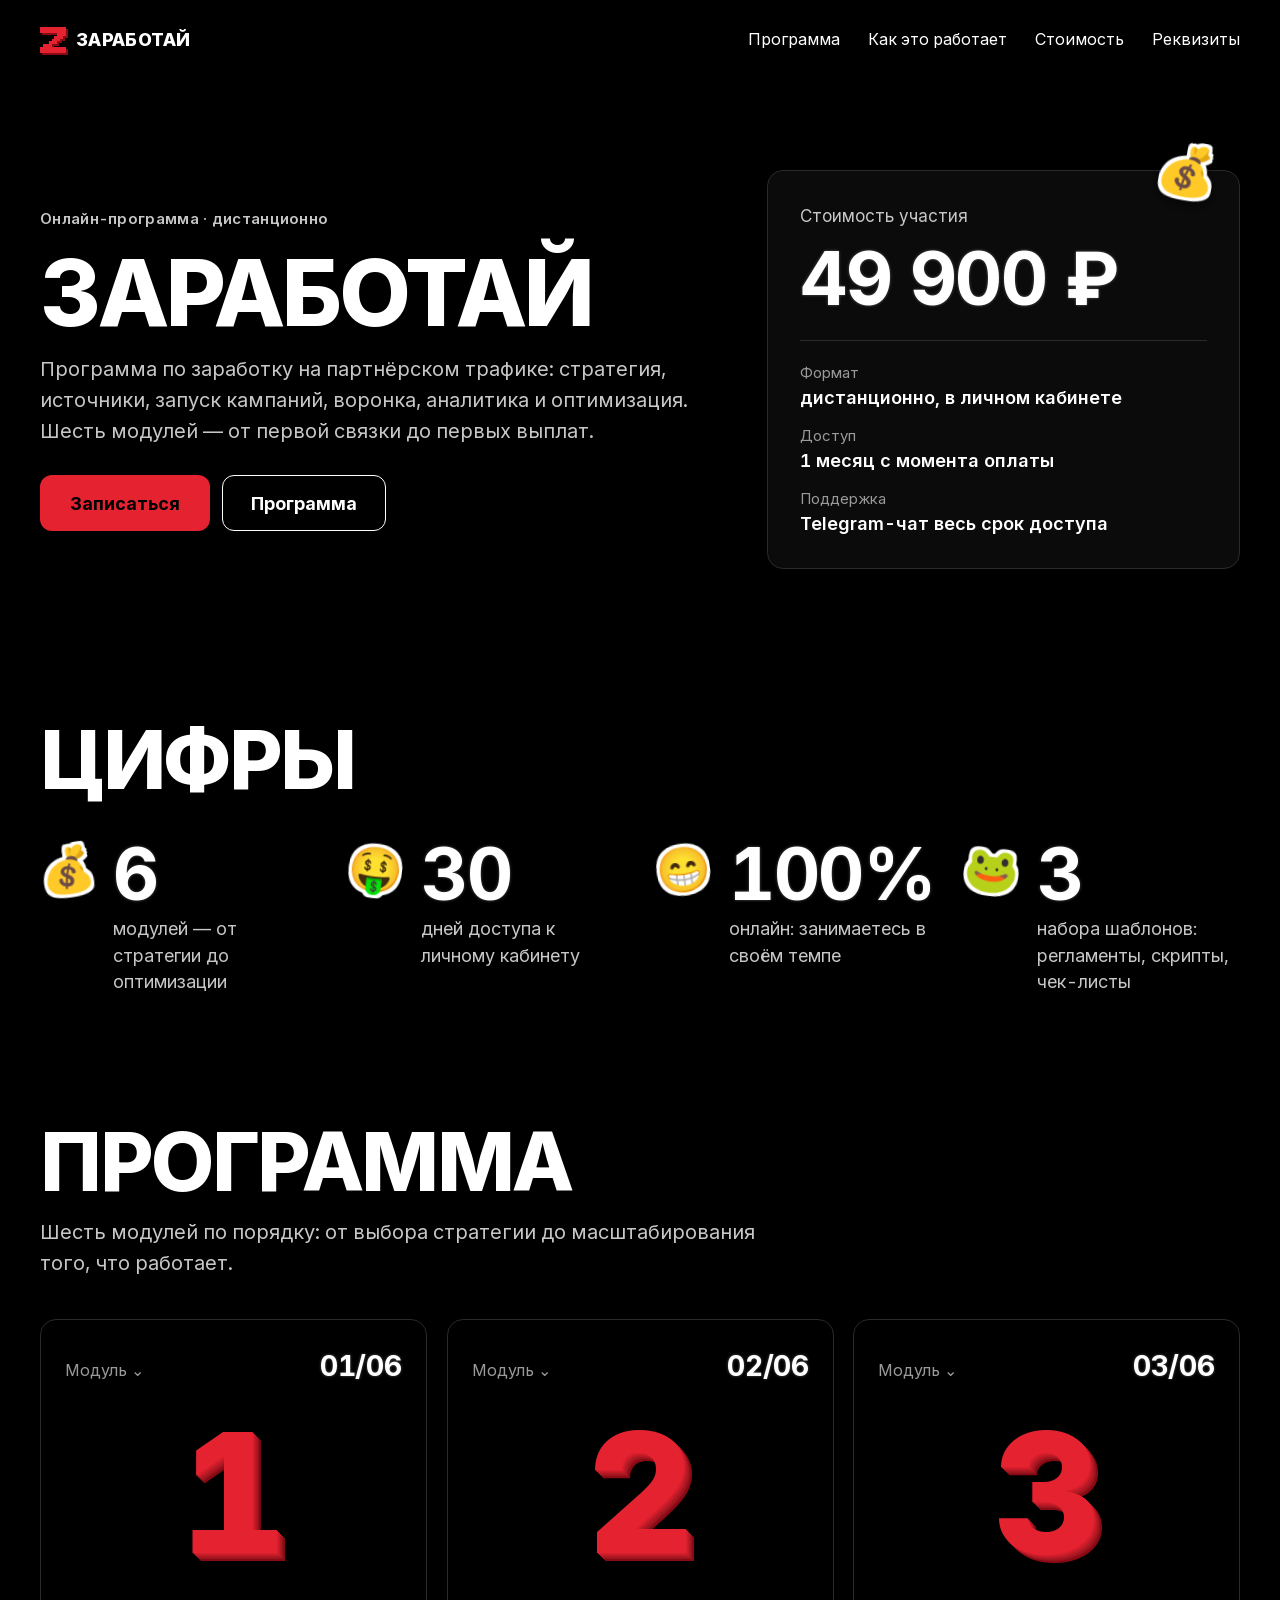
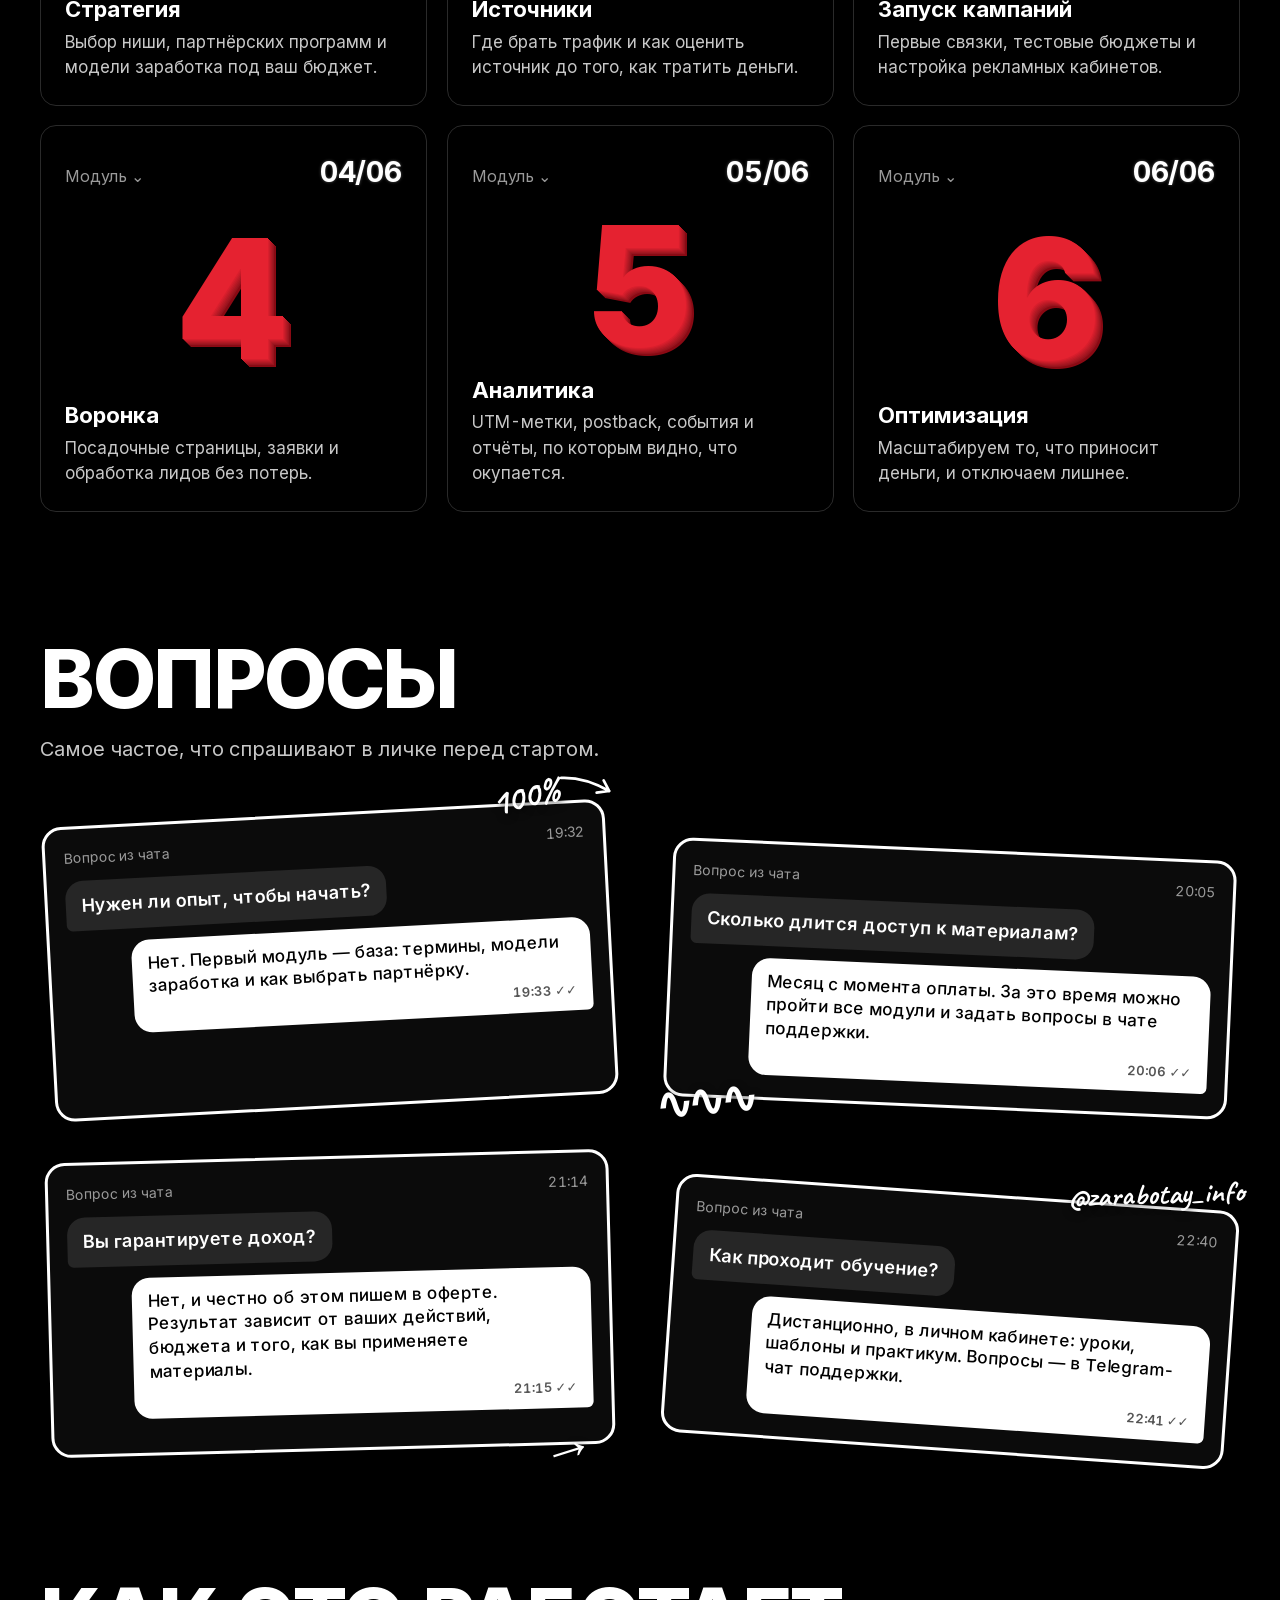
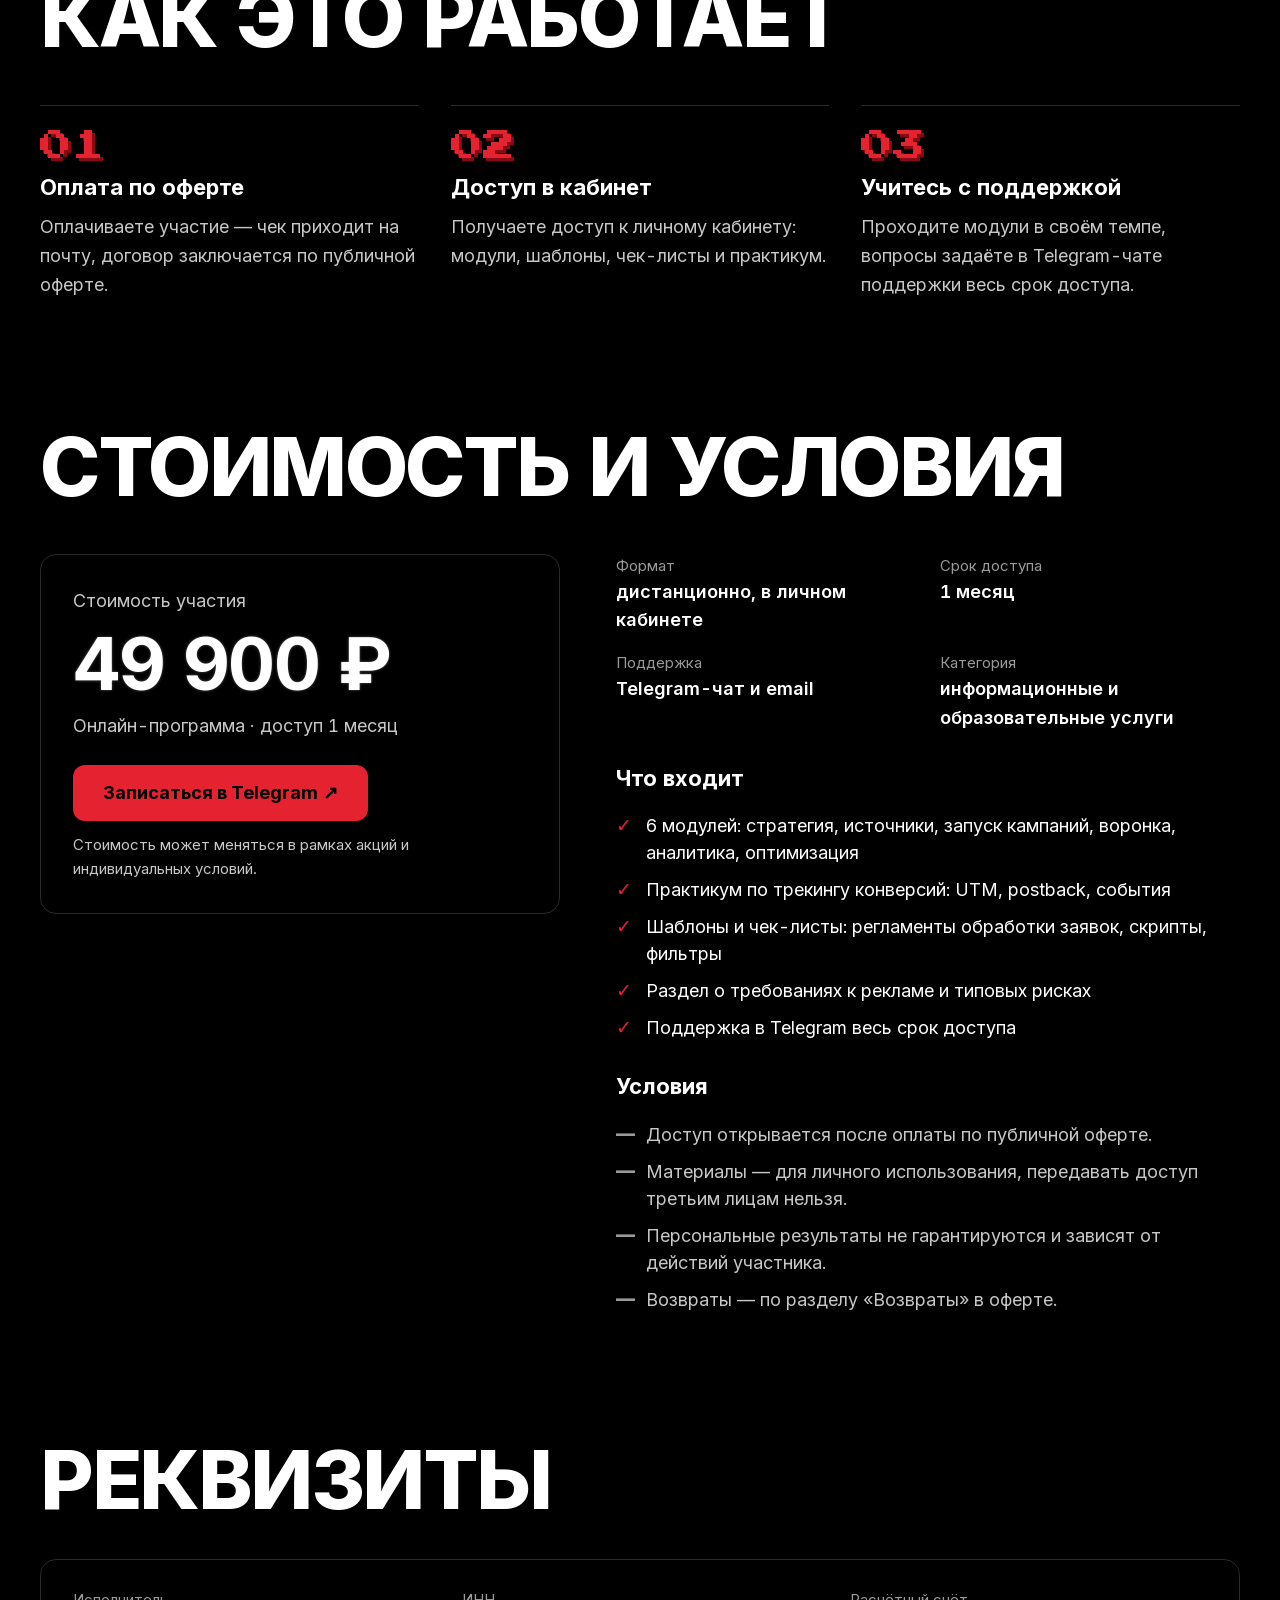
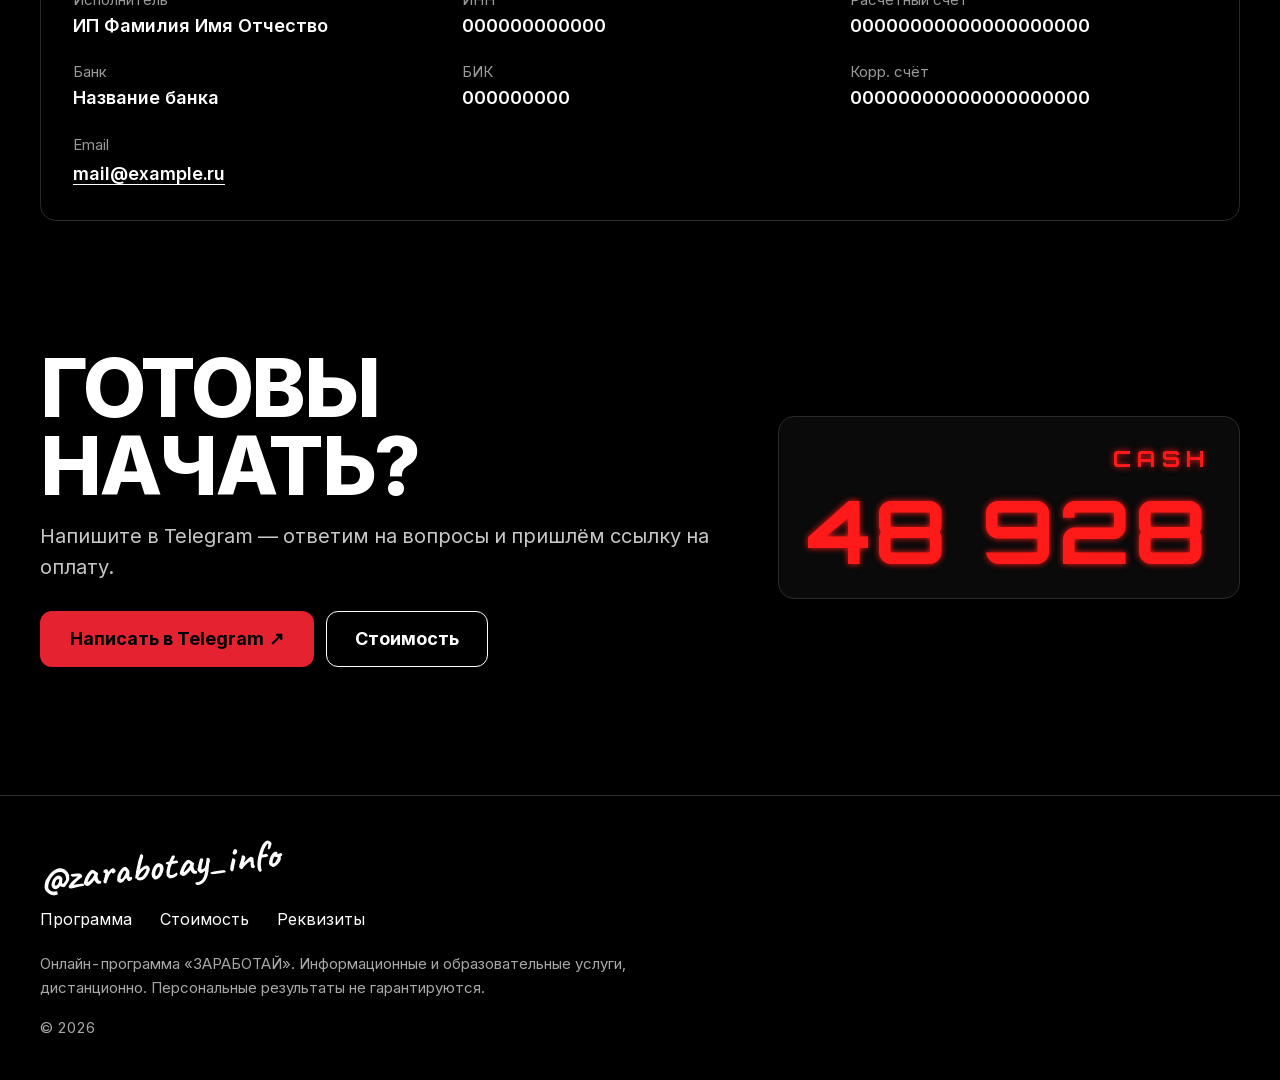
==== commit 6b9011c1: "Убрал космос и 3D-букву, первый экран — описание и цена, текст читабельнее Co-Authored-By: Claude Op" ====
--- a/index.html
+++ b/index.html
@@ -12,18 +12,8 @@
 <link rel="preload" href="fonts/inter-latin.woff2" as="font" type="font/woff2" crossorigin>
 <link rel="stylesheet" href="css/fonts.css">
 <link rel="stylesheet" href="css/style.css">
-<script>
-  /* Пауза анимации до первого кадра: сохранённый выбор, иначе системная настройка. */
-  (function () {
-    var v = null;
-    try { v = localStorage.getItem('zarabotay:motion'); } catch (e) {}
-    var off = v ? v === 'off' : matchMedia('(prefers-reduced-motion: reduce)').matches;
-    if (off) document.documentElement.classList.add('motion-off');
-  })();
-</script>
 </head>
 <body>
-<canvas id="stars" class="stars" aria-hidden="true"></canvas>
 <a class="skip" href="#main">Перейти к содержанию</a>
 
 <header class="top wrap">
@@ -39,72 +29,30 @@
       <li><a href="#requisites">Реквизиты</a></li>
     </ul>
   </nav>
-  <button class="motion-btn" type="button" id="motion" aria-pressed="false">
-    <svg class="motion-btn__pause" viewBox="0 0 16 16" aria-hidden="true" focusable="false"><path fill="currentColor" d="M4 3h3v10H4zM9 3h3v10H9z"/></svg>
-    <svg class="motion-btn__play" viewBox="0 0 16 16" aria-hidden="true" focusable="false"><path fill="currentColor" d="M4 2.5v11l9-5.5z"/></svg>
-    <span>Пауза анимации</span>
-  </button>
 </header>
 
 <main id="main" tabindex="-1">
 
   <!-- ═══ Первый экран ═══ -->
-  <section class="hero" aria-labelledby="hero-title">
-    <div class="hero__glow" aria-hidden="true">
-      <span class="bokeh bokeh--blue"></span>
-      <span class="bokeh bokeh--warm"></span>
-      <span class="bokeh bokeh--pink"></span>
-    </div>
-
-    <div class="stage" id="z-stage" aria-hidden="true">
-      <img class="stage__still" src="img/z-still.webp" alt="" width="1800" height="1200" decoding="async" fetchpriority="high">
-      <canvas class="stage__gl" id="z-canvas"></canvas>
-    </div>
-
-    <!-- вырезки балансов: чистый декор -->
-    <div class="chips" id="chips" aria-hidden="true">
-      <div class="chip" style="--x:34%;--y:2%;--d:.5;--s:40;--ph:.2s" data-c="1">
-        <div class="chip__in"><b>13&nbsp;110,25&nbsp;₽</b></div>
-      </div>
-      <div class="chip" style="--x:6%;--y:20%;--d:.8;--s:58;--ph:-1.3s" data-c="2">
-        <div class="chip__in">
-          <small>Вещи <i class="caret">⌄</i></small>
-          <b>22&nbsp;217,11&nbsp;₽</b>
-          <small>Ставка 16% годовых</small>
-        </div>
-      </div>
-      <div class="chip chip--big" style="--x:auto;--r:3%;--y:43%;--d:1;--s:80;--ph:-2.1s" data-c="3">
-        <div class="chip__in">
-          <small>Общие активы <i class="dot">⊙</i></small>
-          <b>339,614.11<em> RUB&nbsp;▾</em></b>
-        </div>
-      </div>
-      <div class="chip chip--back" style="--x:30%;--y:80%;--d:-.5;--s:40;--ph:-.7s" data-c="4">
-        <div class="chip__in"><b>18&nbsp;543</b></div>
-      </div>
-      <div class="chip chip--flash is-on" style="--x:auto;--r:13%;--y:9%;--d:.9;--s:54;--ph:-3s" data-c="5">
-        <div class="chip__in"><b>+50&nbsp;000&nbsp;₽</b></div>
-      </div>
-      <div class="chip chip--flash" style="--x:auto;--r:11%;--y:76%;--d:.7;--s:54;--ph:-1.8s" data-c="6">
-        <div class="chip__in"><b>+31183.24 <i class="spark">✦</i></b></div>
-      </div>
-      <div class="chip" style="--x:9%;--y:55%;--d:.6;--s:54;--ph:-2.6s" data-c="7">
-        <div class="chip__in">
-          <small>USDT <i class="caret">▾</i></small>
-          <b>5,005.05</b>
-        </div>
-      </div>
-    </div>
-
-    <div class="hero__text wrap">
+  <section class="hero wrap" aria-labelledby="hero-title">
+    <div class="hero__main">
+      <p class="eyebrow">Онлайн-программа · дистанционно</p>
       <h1 id="hero-title" class="hero__title">ЗАРАБОТАЙ</h1>
-      <div class="hero__row">
-        <p class="hero__lede">Онлайн-программа по заработку на партнёрском трафике — от стратегии до первых выплат.</p>
-        <div class="btns">
-          <a class="btn btn--red" href="#price">Записаться</a>
-          <a class="btn btn--ghost" href="#program">Программа</a>
-        </div>
-      </div>
+      <p class="hero__lede">Программа по заработку на партнёрском трафике: стратегия, источники, запуск кампаний, воронка, аналитика и оптимизация. Шесть модулей — от первой связки до первых выплат.</p>
+      <div class="btns">
+        <a class="btn btn--red" href="#price">Записаться</a>
+        <a class="btn btn--ghost" href="#program">Программа</a>
+      </div>
+    </div>
+    <div class="summary">
+      <span class="sticker summary__sticker" aria-hidden="true">💰</span>
+      <p class="summary__cap">Стоимость участия</p>
+      <p class="summary__sum"><span aria-hidden="true">49&nbsp;900&nbsp;₽</span><span class="sr-only">49900 рублей</span></p>
+      <dl class="summary__facts">
+        <div><dt>Формат</dt><dd>дистанционно, в личном кабинете</dd></div>
+        <div><dt>Доступ</dt><dd>1 месяц с момента оплаты</dd></div>
+        <div><dt>Поддержка</dt><dd>Telegram-чат весь срок доступа</dd></div>
+      </dl>
     </div>
   </section>
 
@@ -350,7 +298,6 @@
   <p class="foot__small">© 2026</p>
 </footer>
 
-<script src="js/stars.js"></script>
 <script src="js/main.js"></script>
 </body>
 </html>
--- a/css/style.css
+++ b/css/style.css
@@ -1,16 +1,18 @@
 /* ═══════════════════════════════════════════════════════════════════════
-   ЗАРАБОТАЙ — Y2K-3D стикербомб: чёрный космос, красная мокрая «Z»,
-   балансы из банковского приложения, стикеры и маркер.
-   Один акцент — красный. Фон — только #000 и звёзды.
+   ЗАРАБОТАЙ — информативный лендинг: чистый чёрный фон, один акцент —
+   красный, стикеры с белой обводкой, маркер, пиксельные цифры, LED.
+   Космос и 3D-букву клиент попросил убрать (12.10.2026) — читаемость
+   важнее: основной текст белый, вторичный #C7C7C7, серый — только подписи.
    ═══════════════════════════════════════════════════════════════════════ */
 :root {
   --bg: #000;
   --fg: #fff;
-  --mute: #9A9A9A;          /* 7,46:1 на #000 */
+  --text-2: #C7C7C7;        /* вторичный текст, 12,4:1 на #000 */
+  --mute: #9A9A9A;          /* только мелкие подписи, 7,46:1 на #000 */
   --red: #E52230;           /* 4,60:1 на #000 — только крупные цифры и знаки */
   --red-hi: #F42E3F;
   --red-lo: #8A0A14;        /* только тени */
-  --line: #1A1A1A;
+  --line: #2A2A2A;          /* декоративные рамки — не для кнопок и фокуса */
   --led: #FF1A1A;
   --led-bg: #0A0A0A;
   --bubble: #262626;
@@ -24,17 +26,18 @@
 
 *, *::before, *::after { box-sizing: border-box; }
 html { -webkit-text-size-adjust: 100%; text-size-adjust: 100%; }
-@media (prefers-reduced-motion: no-preference) { html:not(.motion-off) { scroll-behavior: smooth; } }
+@media (prefers-reduced-motion: no-preference) { html { scroll-behavior: smooth; } }
 body {
   margin: 0; background: var(--bg); color: var(--fg);
-  font: 400 17px/1.55 Inter, Manrope, "Golos Text", system-ui, sans-serif;
+  font: 400 18px/1.6 Inter, Manrope, "Golos Text", system-ui, sans-serif;
   font-variant-numeric: tabular-nums;
   overflow-wrap: break-word;
   overflow-x: clip;
 }
 h1, h2, h3, p, ul, ol, dl, dd { margin: 0; }
 ul[role="list"], ol[role="list"] { list-style: none; padding: 0; }
-img, svg, canvas { display: block; max-width: 100%; }
+img, svg { display: block; max-width: 100%; }
+@media (max-width: 760px) { body { font-size: 17px; } }
 a { color: inherit; }
 :focus-visible { outline: 2px solid #fff; outline-offset: 3px; }
 main:focus { outline: none; }
@@ -45,10 +48,6 @@
   overflow: hidden; clip: rect(0 0 0 0); clip-path: inset(50%); white-space: nowrap; border: 0;
 }
 .wrap { width: 100%; max-width: calc(var(--max) + var(--gut) * 2); margin-inline: auto; padding-inline: var(--gut); }
-
-/* звёзды под всей страницей */
-.stars { position: fixed; inset: 0; width: 100vw; height: 100vh; z-index: 0; pointer-events: none; }
-.skip, .top, main, .foot { position: relative; z-index: 1; }
 
 .skip {
   position: absolute; left: var(--gut); top: 8px; z-index: 50;
@@ -71,21 +70,9 @@
   text-decoration: none; font-size: 16px; text-underline-offset: 4px;
 }
 .nav a:hover, .foot__nav a:hover { text-decoration: underline; }
-.motion-btn {
-  display: inline-flex; align-items: center; gap: 8px; min-height: 44px; padding: 0 16px;
-  border: 1px solid #5c5c5c; border-radius: 12px; background: transparent; color: #fff;
-  font: 600 15px/1 Inter, sans-serif; cursor: pointer;
-}
-.motion-btn svg { width: 14px; height: 14px; }
-.motion-btn__play { display: none; }
-.motion-btn:hover { border-color: #fff; }
-.motion-btn[aria-pressed="true"] { background: #fff; color: #000; border-color: #fff; }
-.motion-btn[aria-pressed="true"] .motion-btn__pause { display: none; }
-.motion-btn[aria-pressed="true"] .motion-btn__play { display: block; }
 @media (max-width: 760px) {
-  .top { padding-block: 12px; gap: 8px 12px; }
-  .motion-btn { padding: 0 12px; font-size: 14px; }
-  .nav { order: 3; width: 100%; }
+  .top { padding-block: 12px; gap: 4px 12px; }
+  .nav { width: 100%; }
   .nav ul { gap: 4px 18px; }
   .nav a { font-size: 15px; }
 }
@@ -103,91 +90,36 @@
 .btn--ghost { color: #fff; border: 1px solid #fff; }
 .btn--ghost:hover { background: #fff; color: #000; }
 
-/* ═══ Первый экран ═══ */
+/* ═══ Первый экран: название, описание, цена и условия ═══ */
 .hero {
-  position: relative;
-  display: grid; grid-template-columns: minmax(0, 1fr); grid-template-rows: minmax(420px, 1fr) auto; grid-template-areas: "stage" "text";
-  min-height: max(640px, calc(100svh - 80px));
-  isolation: isolate;
-}
-.hero__glow { position: absolute; inset: 0; z-index: 0; pointer-events: none; overflow: hidden; }
-.bokeh { position: absolute; border-radius: 50%; filter: blur(40px); }
-.bokeh--blue { width: 160px; height: 160px; left: 3%; top: 26%; background: radial-gradient(circle, #5256AE 0%, transparent 70%); opacity: .55; }
-.bokeh--warm { width: 200px; height: 140px; left: 9%; bottom: 22%; background: radial-gradient(circle, #D8743A 0%, transparent 70%); opacity: .35; }
-.bokeh--pink {
-  width: 460px; height: 170px; left: 50%; top: -30px; transform: translateX(-50%); filter: blur(10px); opacity: .45;
-  background:
-    radial-gradient(circle at 20% 60%, rgba(244,46,63,.9) 0 2px, transparent 3px),
-    radial-gradient(circle at 34% 30%, rgba(255,140,150,.9) 0 1.5px, transparent 2.5px),
-    radial-gradient(circle at 48% 70%, rgba(244,46,63,.8) 0 2px, transparent 3px),
-    radial-gradient(circle at 63% 40%, rgba(255,160,170,.8) 0 1.5px, transparent 2.5px),
-    radial-gradient(circle at 78% 62%, rgba(244,46,63,.8) 0 2px, transparent 3px),
-    radial-gradient(ellipse at 50% 50%, rgba(229,34,48,.16) 0%, transparent 70%);
-}
-
-.stage { grid-area: stage; position: relative; min-height: 0; overflow: hidden; }
-.stage__gl, .stage__still { position: absolute; z-index: 2; }
-/* края сцены растворяются: буква на пролёте и кадр-подложка не наезжают на заголовок */
-.stage__gl, .stage__still {
-  -webkit-mask-image: linear-gradient(to bottom, transparent 0, #000 4%, #000 84%, transparent 100%);
-  mask-image: linear-gradient(to bottom, transparent 0, #000 4%, #000 84%, transparent 100%);
-}
-.stage__gl { inset: 0; width: 100%; height: 100%; opacity: 0; transition: opacity .5s; }
-.stage__still { left: 50%; top: 50%; height: 100%; width: auto; max-width: none; transform: translate(-50%, -50%); transition: opacity .5s; }
-.gl-ready .stage__gl { opacity: 1; }
-.gl-ready .stage__still { opacity: 0; }
-.no-webgl .stage__gl { display: none; }
-.no-webgl .stage__still { opacity: 1; }
-
-/* вырезки балансов */
-.chips { grid-area: stage; position: relative; pointer-events: none; }
-.chip {
-  position: absolute; left: var(--x); right: var(--r, auto); top: var(--y);
-  z-index: 3;
-  transform: perspective(900px) translate3d(calc(var(--mx, 0) * var(--d) * 12px), calc(var(--my, 0) * var(--d) * 12px), calc(var(--d) * 40px));
-  transition: transform .25s ease-out, opacity .4s;
-  white-space: nowrap; line-height: 1;
-}
-.chip--back { z-index: 1; opacity: .7; filter: blur(1px); }
-.chip__in { display: grid; gap: .12em; font-size: min(calc(var(--s) * 1px), calc(var(--s) * .0694vw)); }
-.chip b { font-weight: 700; font-size: 1em; letter-spacing: -.02em; color: #fff; text-shadow: var(--glow); }
-.chip small { font-weight: 400; font-size: min(.45em, 24px); color: var(--mute); }
-.chip em { font-style: normal; font-weight: 600; font-size: .26em; color: #e6e6e6; letter-spacing: 0; vertical-align: .9em; margin-left: .2em; }
-.chip i { font-style: normal; }
-.chip .spark { font-size: .7em; vertical-align: .15em; }
-.chip--flash { opacity: 0; }
-.chip--flash.is-on { opacity: 1; }
-.chip--big { --dummy: 0; }
-/* дрейф управляется только паузой: html.motion-off ставится и по prefers-reduced-motion */
-html:not(.motion-off) .chip__in { animation: drift 4s ease-in-out var(--ph, 0s) infinite alternate; }
-@keyframes drift { from { transform: translateY(-3px); } to { transform: translateY(3px); } }
-
-.hero__text { grid-area: text; position: relative; z-index: 4; padding-bottom: clamp(28px, 4vw, 48px); }
+  display: grid; grid-template-columns: minmax(0, 7fr) minmax(0, 5fr); gap: 48px 64px; align-items: center;
+  padding-block: clamp(40px, 7vw, 104px) clamp(8px, 2vw, 24px);
+}
+@media (max-width: 900px) { .hero { grid-template-columns: minmax(0, 1fr); } }
+.hero__main { container-type: inline-size; display: grid; gap: 20px; justify-items: start; }
+.eyebrow { font-size: 15px; font-weight: 600; letter-spacing: .02em; color: var(--text-2); }
 .hero__title {
-  font-weight: 800; font-size: clamp(40px, 14vw, 100px); line-height: .9; letter-spacing: -.035em;
+  font-weight: 800; font-size: clamp(2.5rem, 14cqi, 6.25rem); line-height: .9; letter-spacing: -.035em;
   text-transform: uppercase; overflow-wrap: anywhere;
 }
-.hero__row { display: flex; flex-wrap: wrap; align-items: flex-end; justify-content: space-between; gap: 20px 40px; margin-top: 20px; }
-.hero__lede { font-size: 20px; line-height: 1.45; color: var(--mute); max-width: 44ch; }
-
+.hero__lede { font-size: 20px; line-height: 1.55; color: var(--text-2); max-width: 60ch; }
+.hero .btns { margin-top: 8px; }
 @media (max-width: 760px) {
-  .hero { grid-template-rows: auto auto auto; grid-template-areas: "stage" "text" "chips"; min-height: 0; }
-  .stage { aspect-ratio: 1 / 1; }
-  .stage__still { height: 95%; }
-  .chips {
-    grid-area: chips; display: grid; grid-template-columns: repeat(2, minmax(0, 1fr)); grid-auto-flow: dense;
-    gap: 22px 16px; padding: 8px var(--gut) 24px; overflow-x: clip;
-  }
-  .chip { position: static; transform: none; opacity: 1; }
-  .chip--back { opacity: .75; filter: none; }
-  .chip--flash { opacity: 1; }
-  .chip[data-c="2"], .chip[data-c="3"] { grid-column: span 2; }
-  .chip__in { font-size: min(40px, 7.4vw); }
-  .chip small { font-size: max(14px, .45em); }
-  .hero__text { padding-bottom: 12px; }
   .hero__lede { font-size: 18px; }
   .btns .btn { flex: 1 1 auto; }
 }
+
+.summary {
+  position: relative; display: grid; gap: 12px; padding: 32px;
+  background: #0B0B0B; border: 1px solid var(--line); border-radius: 16px; container-type: inline-size;
+}
+.summary__sticker { position: absolute; top: -24px; right: 22px; font-size: 48px; transform: rotate(10deg); }
+.summary__cap { font-size: 17px; color: var(--text-2); }
+.summary__sum { font-weight: 700; font-size: clamp(36px, 18cqi, 88px); line-height: 1; letter-spacing: -.02em; white-space: nowrap; text-shadow: var(--glow); }
+.summary__facts { display: grid; gap: 14px; margin-top: 12px; padding-top: 20px; border-top: 1px solid var(--line); }
+.summary__facts dt { font-size: 15px; color: var(--mute); }
+.summary__facts dd { font-size: 18px; font-weight: 600; line-height: 1.4; }
+@media (max-width: 480px) { .summary { padding: 28px 20px 24px; } }
 
 /* ═══ общие секции ═══ */
 .section { padding-block: clamp(72px, 10vw, 140px) 0; }
@@ -196,7 +128,7 @@
   text-transform: uppercase; overflow-wrap: anywhere;
 }
 .h3 { font-weight: 700; font-size: 22px; line-height: 1.25; }
-.lede { margin-top: 16px; font-size: 20px; line-height: 1.45; color: var(--mute); max-width: 52ch; }
+.lede { margin-top: 16px; font-size: 20px; line-height: 1.55; color: var(--text-2); max-width: 60ch; }
 .sticker { display: inline-block; font-family: "Apple Color Emoji", "Segoe UI Emoji", "Noto Color Emoji", sans-serif; filter: var(--sticker) drop-shadow(0 4px 6px rgba(0,0,0,.6)); line-height: 1; }
 
 /* Цифры */
@@ -206,7 +138,7 @@
 .fact:nth-child(2n) .sticker { transform: rotate(7deg); }
 .fact__body { display: grid; gap: 6px; }
 .fact__num { font-weight: 700; font-size: clamp(56px, 6vw, 72px); line-height: 1; letter-spacing: -.02em; text-shadow: var(--glow); }
-.fact__cap { font-size: 18px; line-height: 1.4; color: var(--mute); }
+.fact__cap { font-size: 18px; line-height: 1.45; color: var(--text-2); }
 
 /* Программа: карточки 1:1 */
 .cards { display: grid; grid-template-columns: repeat(3, minmax(0, 1fr)); gap: 20px; margin-top: 40px; }
@@ -218,7 +150,7 @@
   transform: perspective(800px) rotateX(var(--rx, 0deg)) rotateY(var(--ry, 0deg));
   transition: transform .3s ease-out, border-color .2s;
 }
-.card:hover { border-color: #333; }
+.card:hover { border-color: #555; }
 .card__top { display: flex; justify-content: space-between; align-items: baseline; gap: 12px; }
 .card__top small { font-size: 16px; color: var(--mute); }
 .card__top b { font-size: 28px; font-weight: 700; text-shadow: var(--glow); letter-spacing: -.01em; }
@@ -231,7 +163,7 @@
     9px 10px 18px rgba(0,0,0,.8);
 }
 .card__bottom { display: grid; gap: 6px; }
-.card__bottom p { color: var(--mute); font-size: 16px; line-height: 1.5; }
+.card__bottom p { color: var(--text-2); font-size: 17px; line-height: 1.5; }
 
 /* Вопросы — вырезки из мессенджера */
 .chat-wall { display: grid; grid-template-columns: repeat(2, minmax(0, 1fr)); gap: 48px 56px; margin-top: 48px; padding-inline: 8px; }
@@ -246,8 +178,8 @@
 .qa__head { display: flex; justify-content: space-between; font-size: 14px; color: var(--mute); }
 .bubble { max-width: 88%; padding: 12px 16px; font-size: 18px; line-height: 1.4; }
 .bubble--in { justify-self: start; background: var(--bubble); color: #fff; font-weight: 600; border-radius: 18px 18px 18px 6px; }
-.bubble--out { justify-self: end; background: var(--red); color: #000; font-weight: 600; font-size: 17px; border-radius: 18px 18px 6px 18px; }
-.bubble__meta { display: block; margin-top: 4px; text-align: right; font-size: 13px; font-weight: 600; }
+.bubble--out { justify-self: end; background: #fff; color: #000; font-weight: 500; font-size: 17px; border-radius: 18px 18px 6px 18px; }
+.bubble__meta { display: block; margin-top: 4px; text-align: right; font-size: 13px; font-weight: 600; color: #555; }
 .note {
   position: absolute; font: 700 36px/1 Caveat, cursive; color: #fff; pointer-events: none;
   text-shadow: 0 2px 8px rgba(0,0,0,.8); white-space: nowrap;
@@ -269,16 +201,16 @@
 @media (max-width: 860px) { .steps { grid-template-columns: minmax(0, 1fr); } }
 .step { display: grid; gap: 12px; align-content: start; padding-top: 24px; border-top: 1px solid var(--line); }
 .step__n { font: 400 32px/1 "Press Start 2P", monospace; color: var(--red); text-shadow: 3px 3px 0 var(--red-lo); }
-.step p { color: var(--mute); font-size: 17px; }
+.step p { color: var(--text-2); font-size: 18px; }
 
 /* Стоимость и условия */
 .price { display: grid; grid-template-columns: minmax(0, 5fr) minmax(0, 6fr); gap: 32px 56px; margin-top: 48px; align-items: start; }
 @media (max-width: 900px) { .price { grid-template-columns: minmax(0, 1fr); } }
 .price__card { display: grid; gap: 12px; justify-items: start; padding: 32px; border: 1px solid var(--line); border-radius: 16px; container-type: inline-size; }
-.price__cap { font-size: 18px; color: var(--mute); }
+.price__cap { font-size: 18px; color: var(--text-2); }
 .price__sum { font-weight: 700; font-size: clamp(40px, min(14vw, 6.6vw + 24px), 96px); font-size: clamp(36px, 16cqi, 96px); line-height: 1; letter-spacing: -.02em; text-shadow: var(--glow); white-space: nowrap; }
 .price__card .btn { margin-top: 12px; }
-.price__note { font-size: 15px; color: var(--mute); }
+.price__note { font-size: 15px; color: var(--text-2); }
 .price__info { display: grid; gap: 20px; }
 .price__info .h3 { margin-top: 12px; }
 .terms { display: grid; grid-template-columns: repeat(2, minmax(0, 1fr)); gap: 16px 24px; }
@@ -286,9 +218,9 @@
 .terms dt, .req dt { font-size: 15px; color: var(--mute); }
 .terms dd { font-size: 18px; font-weight: 600; }
 .ticks { display: grid; gap: 10px; }
-.ticks li { position: relative; padding-left: 30px; font-size: 17px; }
+.ticks li { position: relative; padding-left: 30px; font-size: 18px; line-height: 1.5; }
 .ticks li::before { content: "✓" / ""; position: absolute; left: 0; top: 0; color: var(--red); font-weight: 800; font-size: 19px; }
-.ticks--plain li { color: #dcdcdc; }
+.ticks--plain li { color: var(--text-2); }
 .ticks--plain li::before { content: "—" / ""; color: var(--mute); }
 
 /* Реквизиты */
@@ -321,15 +253,13 @@
 .foot__handle:hover { text-decoration: underline; }
 .foot__nav ul { display: flex; flex-wrap: wrap; gap: 8px 28px; }
 .foot__nav a { color: #fff; }
-.foot__small { font-size: 14px; color: var(--mute); max-width: 70ch; }
-
-/* ── Пауза / «уменьшить движение» ── */
-.motion-off *, .motion-off *::before, .motion-off *::after { animation: none !important; }
+.foot__small { font-size: 15px; color: #A8A8A8; max-width: 70ch; }
+
+/* ── «Уменьшить движение» ── */
 @media (prefers-reduced-motion: reduce) {
   *, *::before, *::after { transition-duration: .01ms !important; }
 }
 
 @media (forced-colors: active) {
-  .btn--red, .btn--ghost, .motion-btn { border: 2px solid ButtonText; }
-  .stars, .hero__glow { display: none; }
-}
+  .btn--red, .btn--ghost { border: 2px solid ButtonText; }
+}
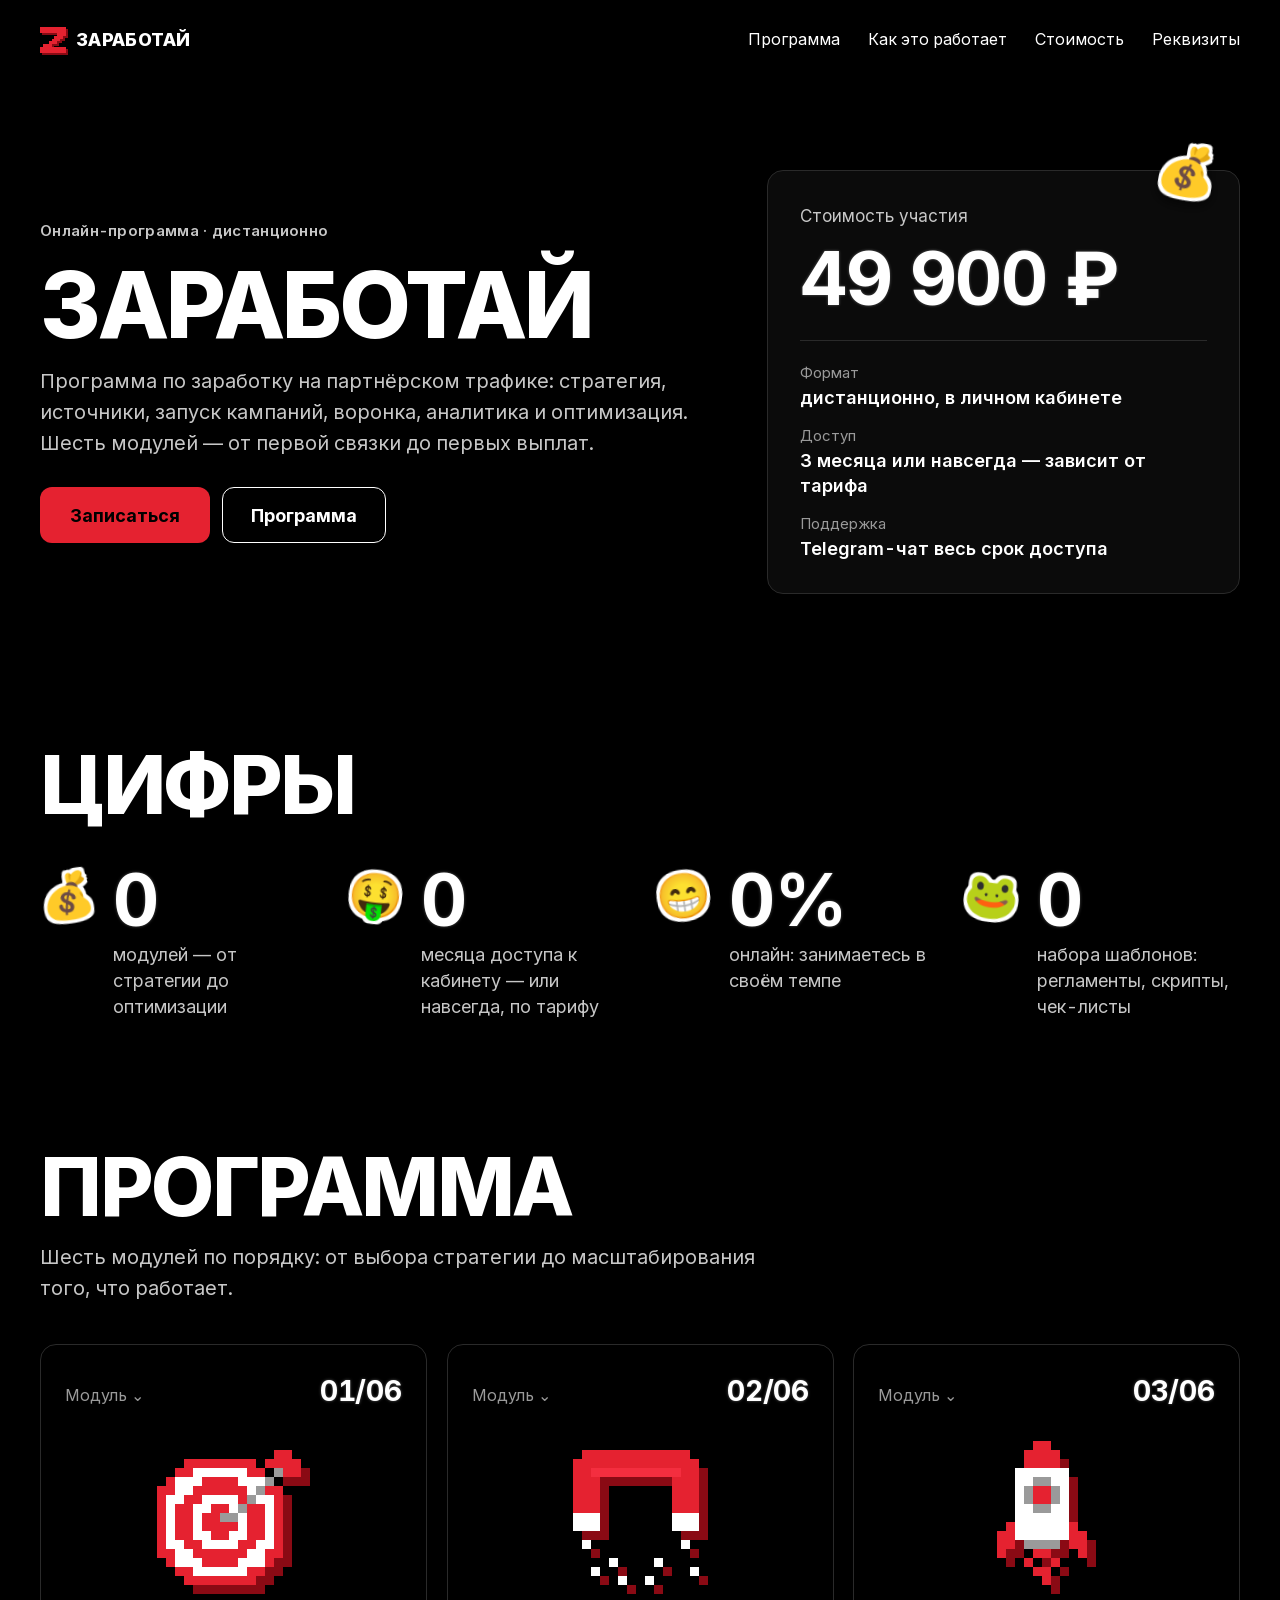
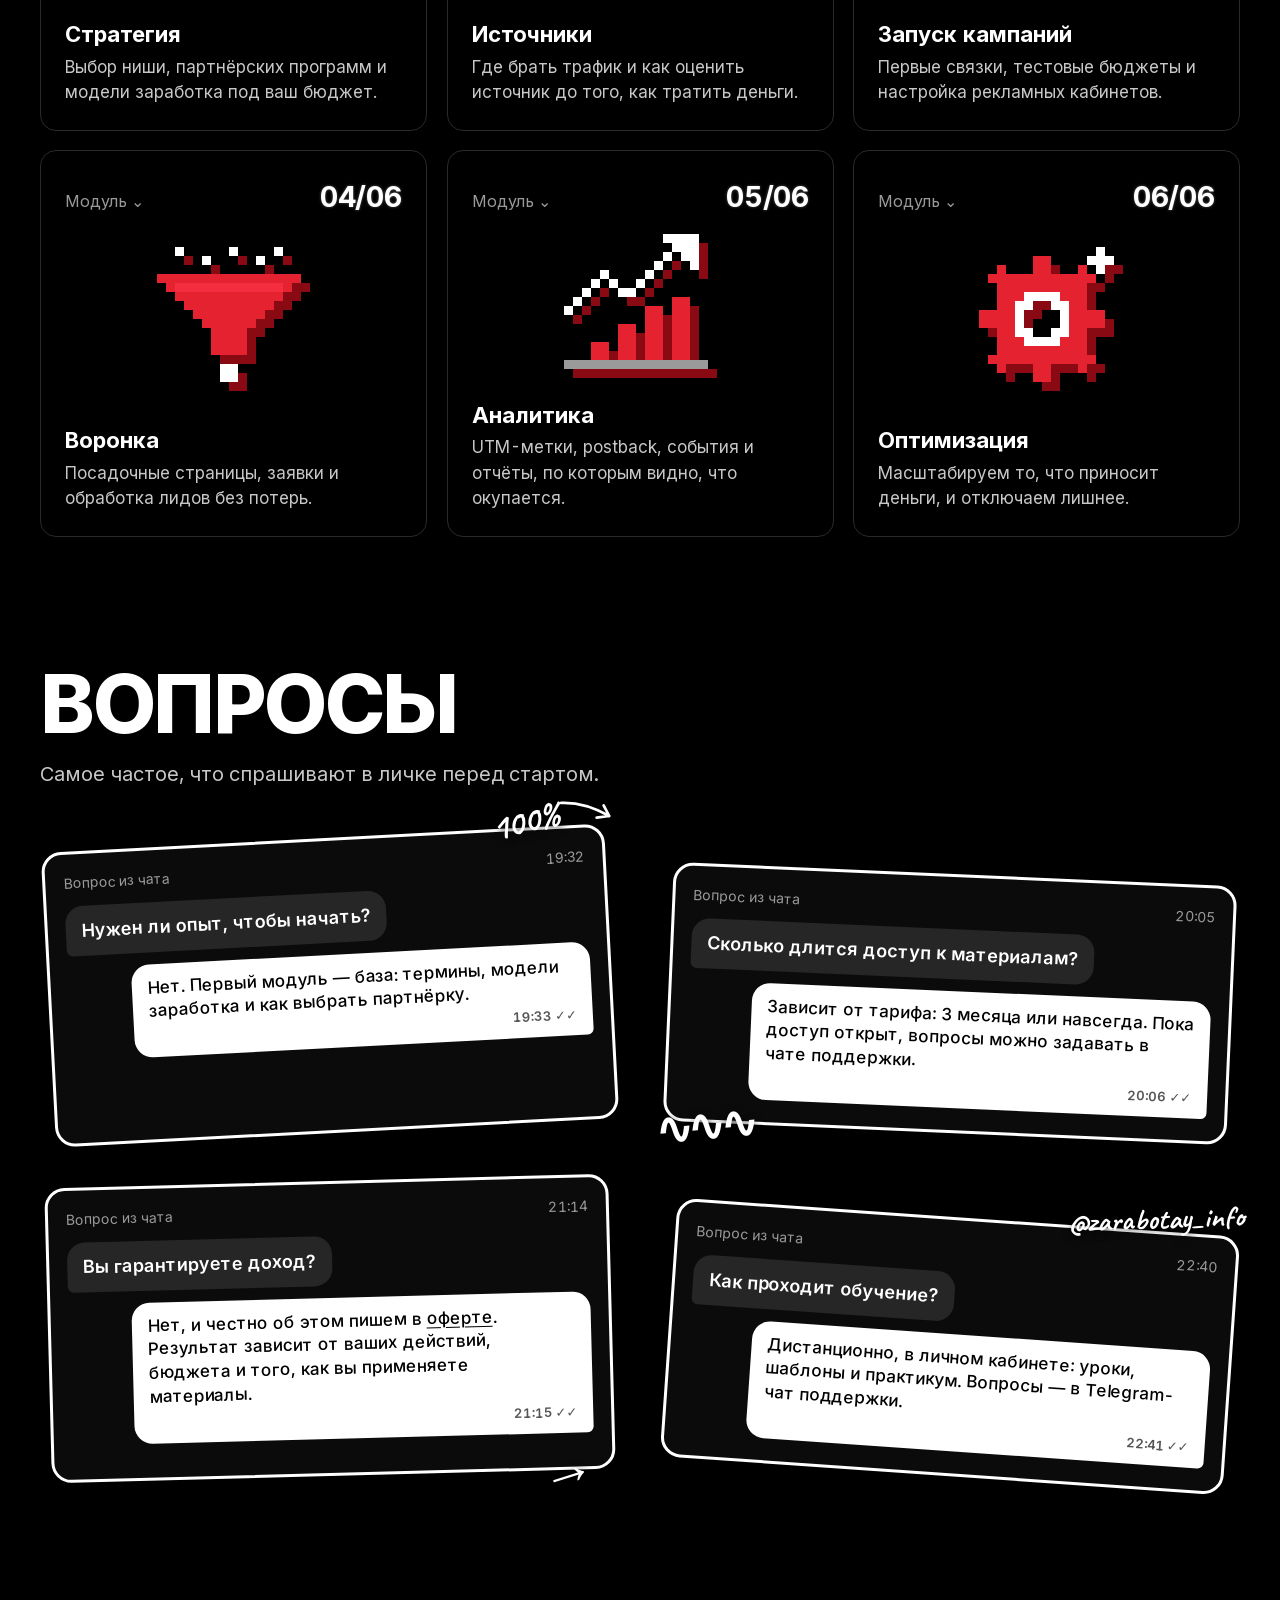
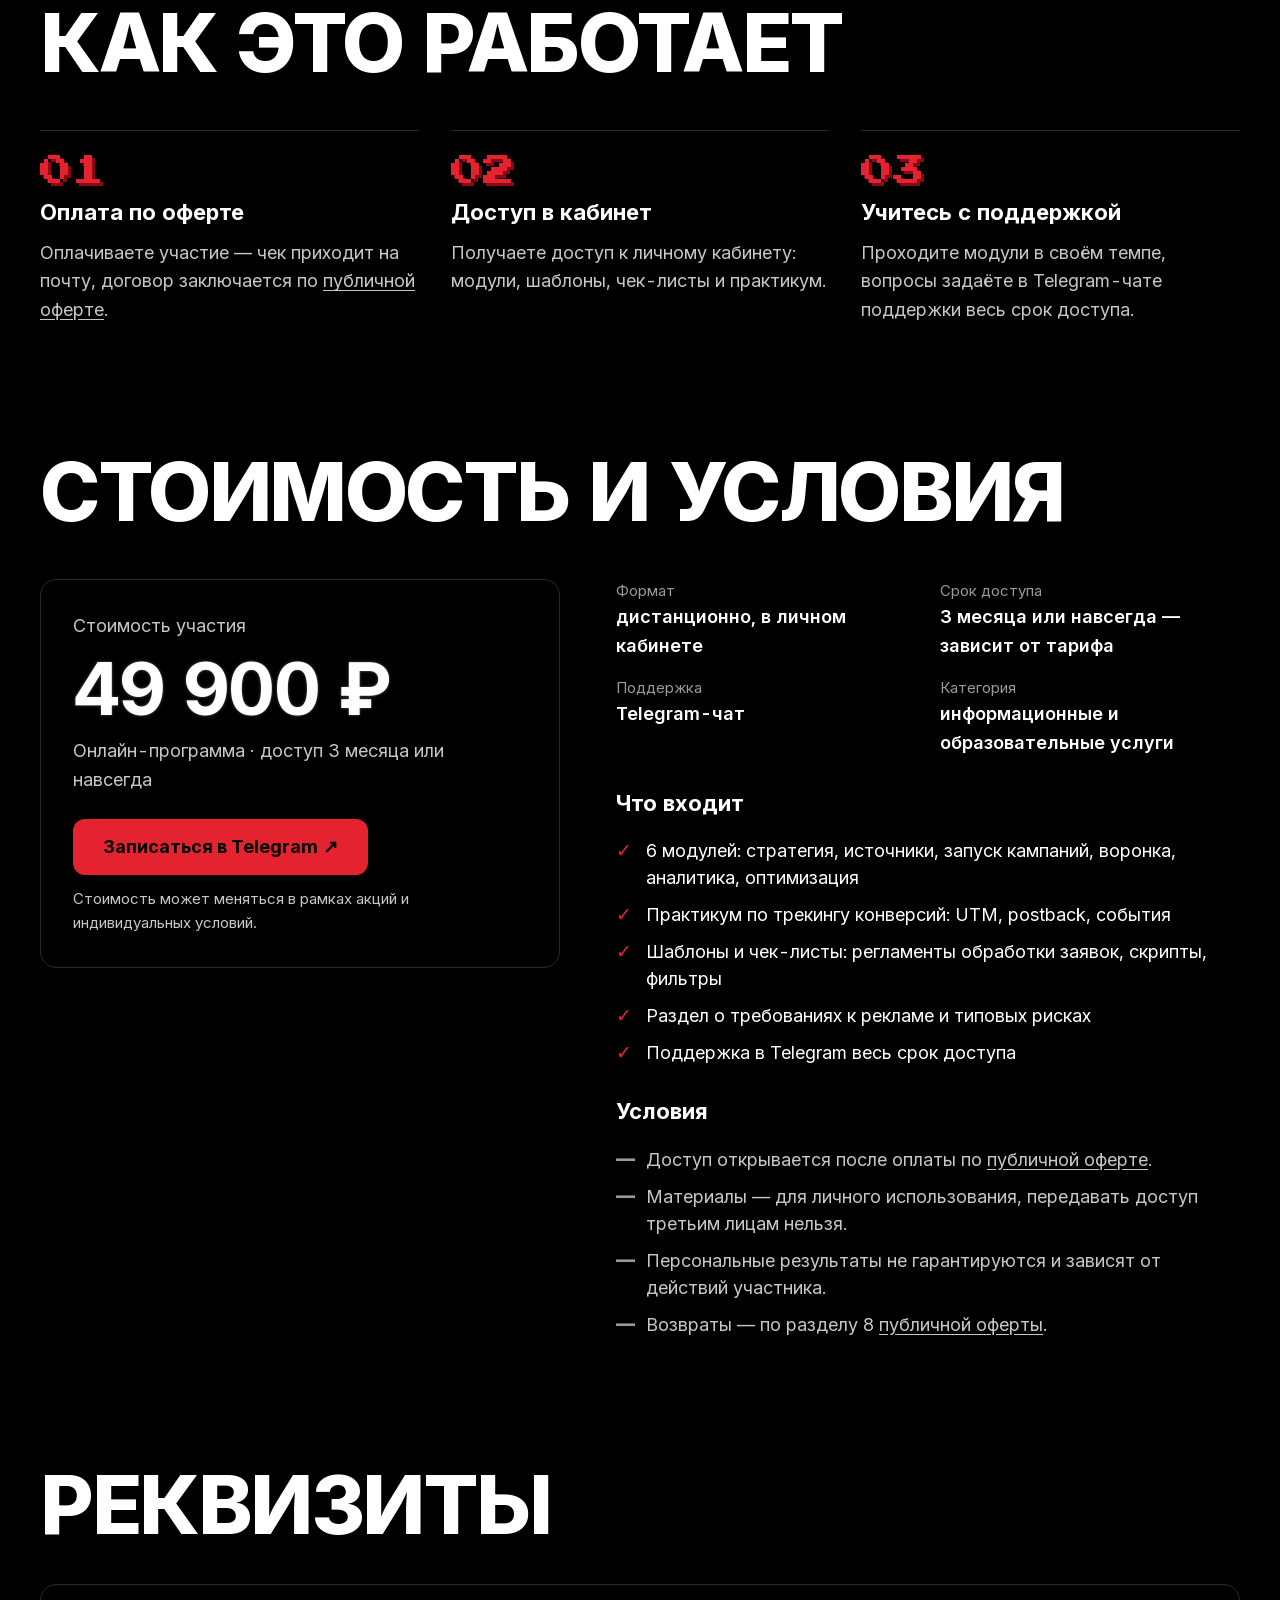
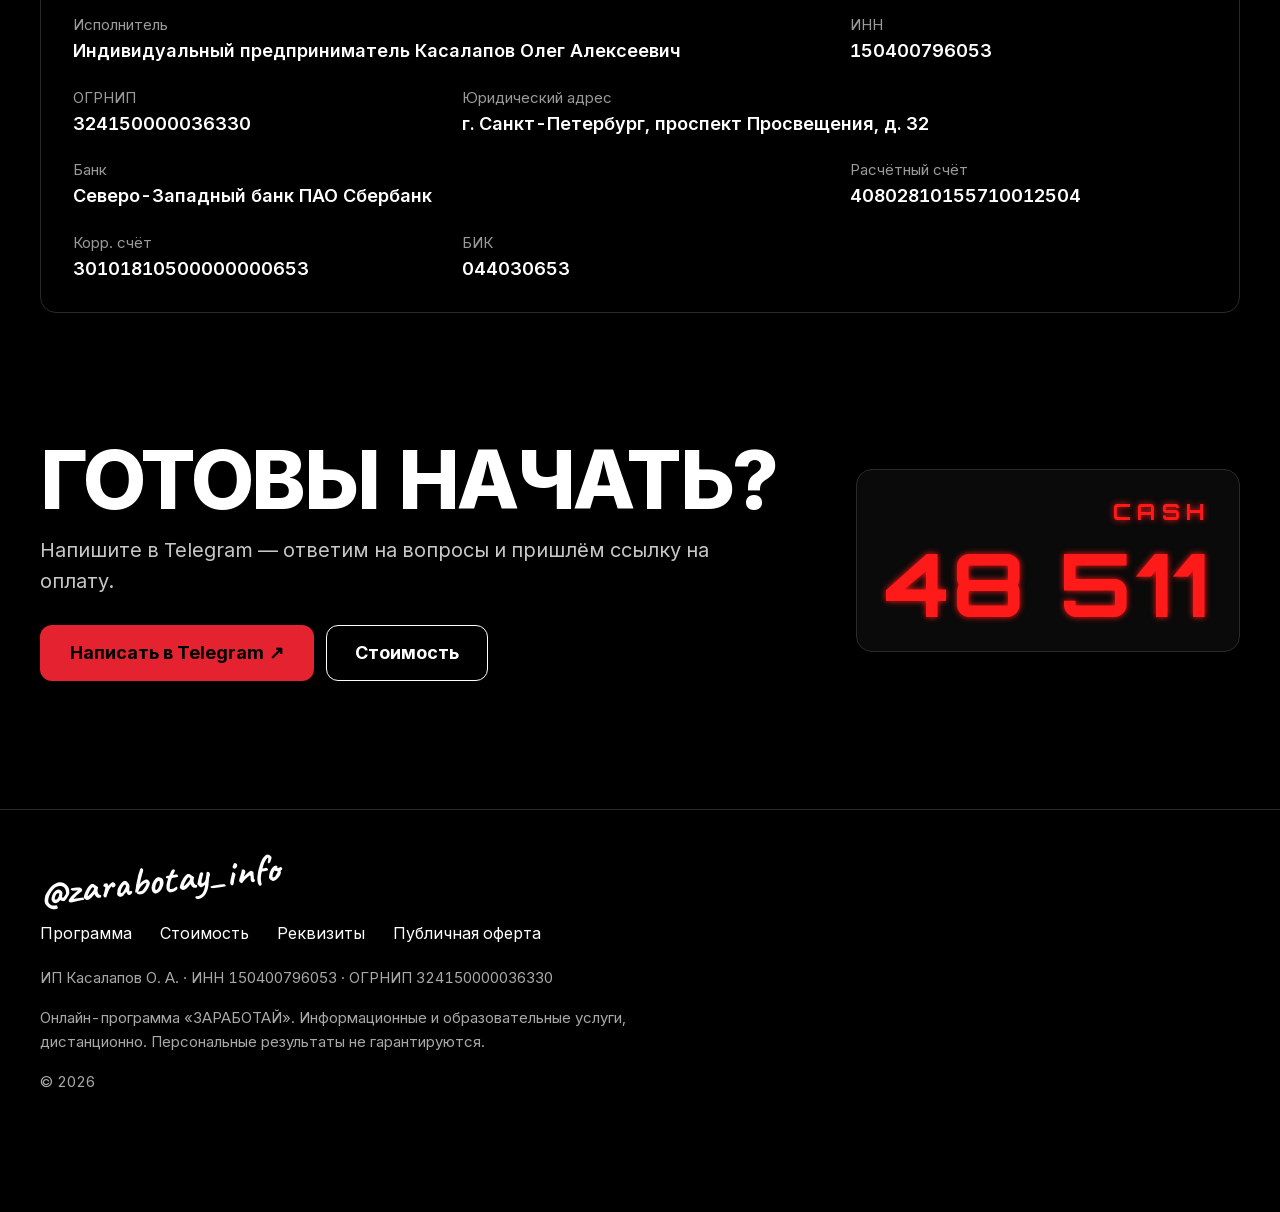
==== commit 4bf2bef3: "Иллюстрации модулей, доступ 3 мес./навсегда, реквизиты ИП, публичная оферта Co-Authored-By: Claude O" ====
--- a/index.html
+++ b/index.html
@@ -4,9 +4,10 @@
 <meta charset="utf-8">
 <meta name="viewport" content="width=device-width, initial-scale=1">
 <title>ЗАРАБОТАЙ — онлайн-программа по заработку на партнёрском трафике</title>
-<meta name="description" content="Онлайн-программа «ЗАРАБОТАЙ»: 6 модулей от стратегии до оптимизации, шаблоны, практикум по трекингу и поддержка в Telegram. Дистанционно, доступ 1 месяц.">
+<meta name="description" content="Онлайн-программа «ЗАРАБОТАЙ»: 6 модулей от стратегии до оптимизации, шаблоны, практикум по трекингу и поддержка в Telegram. Дистанционно, доступ 3 месяца или навсегда — по тарифу.">
 <meta name="theme-color" content="#000000">
 <meta name="robots" content="noindex, nofollow">
+<meta name="format-detection" content="telephone=no">
 <link rel="icon" href="favicon.svg" type="image/svg+xml">
 <link rel="preload" href="fonts/inter-cyrillic.woff2" as="font" type="font/woff2" crossorigin>
 <link rel="preload" href="fonts/inter-latin.woff2" as="font" type="font/woff2" crossorigin>
@@ -50,7 +51,7 @@
       <p class="summary__sum"><span aria-hidden="true">49&nbsp;900&nbsp;₽</span><span class="sr-only">49900 рублей</span></p>
       <dl class="summary__facts">
         <div><dt>Формат</dt><dd>дистанционно, в личном кабинете</dd></div>
-        <div><dt>Доступ</dt><dd>1 месяц с момента оплаты</dd></div>
+        <div><dt>Доступ</dt><dd>3 месяца или навсегда — зависит от тарифа</dd></div>
         <div><dt>Поддержка</dt><dd>Telegram-чат весь срок доступа</dd></div>
       </dl>
     </div>
@@ -71,9 +72,9 @@
       <li class="fact">
         <span class="sticker" aria-hidden="true">🤑</span>
         <p class="fact__body">
-          <span class="fact__num" aria-hidden="true" data-count="30">30</span>
-          <span class="sr-only">30</span>
-          <span class="fact__cap">дней доступа к личному кабинету</span>
+          <span class="fact__num" aria-hidden="true" data-count="3">3</span>
+          <span class="sr-only">3</span>
+          <span class="fact__cap">месяца доступа к кабинету — или навсегда, по тарифу</span>
         </p>
       </li>
       <li class="fact">
@@ -102,7 +103,7 @@
     <ol class="cards" role="list">
       <li class="card">
         <p class="card__top" aria-hidden="true"><small>Модуль ⌄</small><b>01/06</b></p>
-        <span class="card__digit" aria-hidden="true">1</span>
+        <svg class="card__art" viewBox="0 0 17 17" aria-hidden="true" focusable="false" shape-rendering="crispEdges"><path fill="#8A0A14" d="M14 2h2v1h-2zM4 3h8v1h-8zM13 3h4v1h-4zM3 4h10v1h-10zM14 4h3v1h-3zM2 5h12v1h-12zM1 6h14v1h-14zM1 7h14v1h-14zM1 8h14v1h-14zM1 9h14v1h-14zM1 10h14v1h-14zM1 11h14v1h-14zM1 12h14v1h-14zM1 13h14v1h-14zM2 14h12v1h-12zM3 15h10v1h-10zM4 16h8v1h-8z"/><path fill="#E52230" d="M13 1h2v1h-2zM3 2h8v1h-8zM12 2h4v1h-4zM2 3h2v1h-2zM10 3h2v1h-2zM14 3h2v1h-2zM1 4h1v1h-1zM5 4h4v1h-4zM0 5h2v1h-2zM4 5h6v1h-6zM12 5h2v1h-2zM0 6h1v1h-1zM3 6h2v1h-2zM9 6h1v1h-1zM13 6h1v1h-1zM0 7h1v1h-1zM2 7h2v1h-2zM6 7h2v1h-2zM10 7h2v1h-2zM13 7h1v1h-1zM0 8h1v1h-1zM2 8h2v1h-2zM5 8h2v1h-2zM10 8h2v1h-2zM13 8h1v1h-1zM0 9h1v1h-1zM2 9h2v1h-2zM5 9h4v1h-4zM10 9h2v1h-2zM13 9h1v1h-1zM0 10h1v1h-1zM2 10h2v1h-2zM6 10h2v1h-2zM10 10h2v1h-2zM13 10h1v1h-1zM0 11h1v1h-1zM3 11h2v1h-2zM9 11h2v1h-2zM13 11h1v1h-1zM0 12h2v1h-2zM4 12h6v1h-6zM12 12h2v1h-2zM1 13h1v1h-1zM5 13h4v1h-4zM12 13h1v1h-1zM2 14h2v1h-2zM10 14h2v1h-2zM3 15h8v1h-8z"/><path fill="#fff" d="M4 3h6v1h-6zM2 4h3v1h-3zM9 4h3v1h-3zM2 5h2v1h-2zM10 5h1v1h-1zM1 6h2v1h-2zM5 6h4v1h-4zM11 6h2v1h-2zM1 7h1v1h-1zM4 7h2v1h-2zM8 7h1v1h-1zM12 7h1v1h-1zM1 8h1v1h-1zM4 8h1v1h-1zM9 8h1v1h-1zM12 8h1v1h-1zM1 9h1v1h-1zM4 9h1v1h-1zM9 9h1v1h-1zM12 9h1v1h-1zM1 10h1v1h-1zM4 10h2v1h-2zM8 10h2v1h-2zM12 10h1v1h-1zM1 11h2v1h-2zM5 11h4v1h-4zM11 11h2v1h-2zM2 12h2v1h-2zM10 12h2v1h-2zM2 13h3v1h-3zM9 13h3v1h-3zM4 14h6v1h-6z"/><path fill="#9A9A9A" d="M13 3h1v1h-1zM12 4h1v1h-1zM11 5h1v1h-1zM10 6h1v1h-1zM9 7h1v1h-1zM7 8h2v1h-2z"/></svg>
         <div class="card__bottom">
           <h3 class="h3">Стратегия</h3>
           <p>Выбор ниши, партнёрских программ и модели заработка под ваш бюджет.</p>
@@ -110,7 +111,7 @@
       </li>
       <li class="card">
         <p class="card__top" aria-hidden="true"><small>Модуль ⌄</small><b>02/06</b></p>
-        <span class="card__digit" aria-hidden="true">2</span>
+        <svg class="card__art" viewBox="0 0 17 17" aria-hidden="true" focusable="false" shape-rendering="crispEdges"><path fill="#8A0A14" d="M3 2h12v1h-12zM2 3h14v1h-14zM2 4h14v1h-14zM2 5h3v1h-3zM13 5h3v1h-3zM2 6h3v1h-3zM13 6h3v1h-3zM2 7h3v1h-3zM13 7h3v1h-3zM2 8h3v1h-3zM13 8h3v1h-3zM2 9h3v1h-3zM13 9h3v1h-3zM2 10h3v1h-3zM13 10h3v1h-3zM3 12h1v1h-1zM14 12h1v1h-1zM6 14h1v1h-1zM11 14h1v1h-1zM4 15h1v1h-1zM15 15h1v1h-1zM7 16h1v1h-1zM10 16h1v1h-1z"/><path fill="#E52230" d="M2 1h12v1h-12zM1 2h14v1h-14zM1 3h2v1h-2zM13 3h2v1h-2zM1 4h3v1h-3zM12 4h3v1h-3zM1 5h3v1h-3zM12 5h3v1h-3zM1 6h3v1h-3zM12 6h3v1h-3zM1 7h3v1h-3zM12 7h3v1h-3z"/><path fill="#fff" d="M1 8h3v1h-3zM12 8h3v1h-3zM1 9h3v1h-3zM12 9h3v1h-3zM2 11h1v1h-1zM13 11h1v1h-1zM5 13h1v1h-1zM10 13h1v1h-1zM3 14h1v1h-1zM14 14h1v1h-1zM6 15h1v1h-1zM9 15h1v1h-1z"/><path fill="#F42E3F" d="M3 3h10v1h-10z"/></svg>
         <div class="card__bottom">
           <h3 class="h3">Источники</h3>
           <p>Где брать трафик и как оценить источник до того, как тратить деньги.</p>
@@ -118,7 +119,7 @@
       </li>
       <li class="card">
         <p class="card__top" aria-hidden="true"><small>Модуль ⌄</small><b>03/06</b></p>
-        <span class="card__digit" aria-hidden="true">3</span>
+        <svg class="card__art" viewBox="0 0 17 17" aria-hidden="true" focusable="false" shape-rendering="crispEdges"><path fill="#8A0A14" d="M8 1h2v1h-2zM7 2h4v1h-4zM7 3h4v1h-4zM6 4h6v1h-6zM6 5h6v1h-6zM6 6h6v1h-6zM6 7h6v1h-6zM6 8h6v1h-6zM6 9h6v1h-6zM5 10h8v1h-8zM4 11h10v1h-10zM4 12h2v1h-2zM7 12h4v1h-4zM12 12h2v1h-2zM4 13h1v1h-1zM8 13h2v1h-2zM13 13h1v1h-1zM7 14h1v1h-1zM10 14h1v1h-1zM8 15h2v1h-2zM9 16h1v1h-1z"/><path fill="#E52230" d="M7 0h2v1h-2zM6 1h4v1h-4zM6 2h4v1h-4zM7 5h2v1h-2zM7 6h2v1h-2zM4 9h1v1h-1zM11 9h1v1h-1zM3 10h2v1h-2zM11 10h2v1h-2zM3 11h2v1h-2zM11 11h2v1h-2zM3 12h1v1h-1zM7 12h2v1h-2zM12 12h1v1h-1zM6 13h1v1h-1zM9 13h1v1h-1zM7 14h2v1h-2zM8 15h1v1h-1z"/><path fill="#fff" d="M5 3h6v1h-6zM5 4h2v1h-2zM9 4h2v1h-2zM5 5h1v1h-1zM10 5h1v1h-1zM5 6h1v1h-1zM10 6h1v1h-1zM5 7h2v1h-2zM9 7h2v1h-2zM5 8h6v1h-6zM5 9h6v1h-6zM5 10h6v1h-6z"/><path fill="#9A9A9A" d="M7 4h2v1h-2zM6 5h1v1h-1zM9 5h1v1h-1zM6 6h1v1h-1zM9 6h1v1h-1zM7 7h2v1h-2zM6 11h4v1h-4z"/></svg>
         <div class="card__bottom">
           <h3 class="h3">Запуск кампаний</h3>
           <p>Первые связки, тестовые бюджеты и настройка рекламных кабинетов.</p>
@@ -126,7 +127,7 @@
       </li>
       <li class="card">
         <p class="card__top" aria-hidden="true"><small>Модуль ⌄</small><b>04/06</b></p>
-        <span class="card__digit" aria-hidden="true">4</span>
+        <svg class="card__art" viewBox="0 0 17 17" aria-hidden="true" focusable="false" shape-rendering="crispEdges"><path fill="#8A0A14" d="M3 1h1v1h-1zM9 1h1v1h-1zM14 1h1v1h-1zM6 2h1v1h-1zM12 2h1v1h-1zM1 4h16v1h-16zM2 5h14v1h-14zM3 6h12v1h-12zM4 7h10v1h-10zM5 8h8v1h-8zM6 9h6v1h-6zM7 10h4v1h-4zM7 11h4v1h-4zM7 12h4v1h-4zM8 14h2v1h-2zM8 15h2v1h-2z"/><path fill="#E52230" d="M0 3h16v1h-16zM1 4h1v1h-1zM14 4h1v1h-1zM2 5h12v1h-12zM3 6h10v1h-10zM4 7h8v1h-8zM5 8h6v1h-6zM6 9h4v1h-4zM6 10h4v1h-4zM6 11h4v1h-4z"/><path fill="#fff" d="M2 0h1v1h-1zM8 0h1v1h-1zM13 0h1v1h-1zM5 1h1v1h-1zM11 1h1v1h-1zM7 13h2v1h-2zM7 14h2v1h-2z"/><path fill="#F42E3F" d="M2 4h12v1h-12z"/></svg>
         <div class="card__bottom">
           <h3 class="h3">Воронка</h3>
           <p>Посадочные страницы, заявки и обработка лидов без потерь.</p>
@@ -134,7 +135,7 @@
       </li>
       <li class="card">
         <p class="card__top" aria-hidden="true"><small>Модуль ⌄</small><b>05/06</b></p>
-        <span class="card__digit" aria-hidden="true">5</span>
+        <svg class="card__art" viewBox="0 0 17 17" aria-hidden="true" focusable="false" shape-rendering="crispEdges"><path fill="#8A0A14" d="M12 1h4v1h-4zM13 2h3v1h-3zM12 3h1v1h-1zM14 3h2v1h-2zM11 4h1v1h-1zM15 4h1v1h-1zM5 5h1v1h-1zM10 5h1v1h-1zM4 6h1v1h-1zM6 6h1v1h-1zM9 6h1v1h-1zM3 7h1v1h-1zM7 7h2v1h-2zM2 8h1v1h-1zM13 8h2v1h-2zM1 9h1v1h-1zM10 9h2v1h-2zM13 9h2v1h-2zM10 10h2v1h-2zM13 10h2v1h-2zM7 11h2v1h-2zM10 11h2v1h-2zM13 11h2v1h-2zM7 12h2v1h-2zM10 12h2v1h-2zM13 12h2v1h-2zM4 13h2v1h-2zM7 13h2v1h-2zM10 13h2v1h-2zM13 13h2v1h-2zM4 14h2v1h-2zM7 14h2v1h-2zM10 14h2v1h-2zM13 14h2v1h-2zM1 15h16v1h-16z"/><path fill="#E52230" d="M12 7h2v1h-2zM9 8h2v1h-2zM12 8h2v1h-2zM9 9h2v1h-2zM12 9h2v1h-2zM6 10h2v1h-2zM9 10h2v1h-2zM12 10h2v1h-2zM6 11h2v1h-2zM9 11h2v1h-2zM12 11h2v1h-2zM3 12h2v1h-2zM6 12h2v1h-2zM9 12h2v1h-2zM12 12h2v1h-2zM3 13h2v1h-2zM6 13h2v1h-2zM9 13h2v1h-2zM12 13h2v1h-2z"/><path fill="#fff" d="M11 0h4v1h-4zM12 1h3v1h-3zM11 2h1v1h-1zM13 2h2v1h-2zM10 3h1v1h-1zM14 3h1v1h-1zM4 4h1v1h-1zM9 4h1v1h-1zM3 5h1v1h-1zM5 5h1v1h-1zM8 5h1v1h-1zM2 6h1v1h-1zM6 6h2v1h-2zM1 7h1v1h-1zM0 8h1v1h-1z"/><path fill="#9A9A9A" d="M0 14h16v1h-16z"/></svg>
         <div class="card__bottom">
           <h3 class="h3">Аналитика</h3>
           <p>UTM-метки, postback, события и отчёты, по которым видно, что окупается.</p>
@@ -142,7 +143,7 @@
       </li>
       <li class="card">
         <p class="card__top" aria-hidden="true"><small>Модуль ⌄</small><b>06/06</b></p>
-        <span class="card__digit" aria-hidden="true">6</span>
+        <svg class="card__art" viewBox="0 0 17 17" aria-hidden="true" focusable="false" shape-rendering="crispEdges"><path fill="#8A0A14" d="M15 1h1v1h-1zM8 2h2v1h-2zM14 2h3v1h-3zM4 3h1v1h-1zM8 3h2v1h-2zM13 3h1v1h-1zM15 3h1v1h-1zM3 4h12v1h-12zM4 5h10v1h-10zM4 6h10v1h-10zM4 7h4v1h-4zM10 7h4v1h-4zM2 8h5v1h-5zM11 8h5v1h-5zM2 9h5v1h-5zM11 9h5v1h-5zM4 10h4v1h-4zM10 10h4v1h-4zM4 11h10v1h-10zM4 12h10v1h-10zM3 13h12v1h-12zM4 14h1v1h-1zM8 14h2v1h-2zM13 14h1v1h-1zM8 15h2v1h-2z"/><path fill="#E52230" d="M7 1h2v1h-2zM3 2h1v1h-1zM7 2h2v1h-2zM12 2h1v1h-1zM2 3h12v1h-12zM3 4h10v1h-10zM3 5h3v1h-3zM10 5h3v1h-3zM3 6h2v1h-2zM11 6h2v1h-2zM1 7h4v1h-4zM11 7h4v1h-4zM1 8h4v1h-4zM11 8h4v1h-4zM3 9h2v1h-2zM11 9h2v1h-2zM3 10h3v1h-3zM10 10h3v1h-3zM3 11h10v1h-10zM2 12h12v1h-12zM3 13h1v1h-1zM7 13h2v1h-2zM12 13h1v1h-1zM7 14h2v1h-2z"/><path fill="#fff" d="M14 0h1v1h-1zM13 1h3v1h-3zM14 2h1v1h-1zM6 5h4v1h-4zM5 6h2v1h-2zM9 6h2v1h-2zM5 7h1v1h-1zM10 7h1v1h-1zM5 8h1v1h-1zM10 8h1v1h-1zM5 9h2v1h-2zM9 9h2v1h-2zM6 10h4v1h-4z"/></svg>
         <div class="card__bottom">
           <h3 class="h3">Оптимизация</h3>
           <p>Масштабируем то, что приносит деньги, и отключаем лишнее.</p>
@@ -169,7 +170,7 @@
         <p class="qa__head" aria-hidden="true"><span>Вопрос из чата</span><span>20:05</span></p>
         <h3 class="bubble bubble--in">Сколько длится доступ к материалам?</h3>
         <div class="bubble bubble--out">
-          <p>Месяц с момента оплаты. За это время можно пройти все модули и задать вопросы в чате поддержки.</p>
+          <p>Зависит от тарифа: 3 месяца или навсегда. Пока доступ открыт, вопросы можно задавать в чате поддержки.</p>
           <span class="bubble__meta" aria-hidden="true">20:06 ✓✓</span>
         </div>
         <span class="note note--b" aria-hidden="true">∿∿∿</span>
@@ -178,7 +179,7 @@
         <p class="qa__head" aria-hidden="true"><span>Вопрос из чата</span><span>21:14</span></p>
         <h3 class="bubble bubble--in">Вы гарантируете доход?</h3>
         <div class="bubble bubble--out">
-          <p>Нет, и честно об этом пишем в оферте. Результат зависит от ваших действий, бюджета и того, как вы применяете материалы.</p>
+          <p>Нет, и честно об этом пишем в <a href="offer.html#liability">оферте</a>. Результат зависит от ваших действий, бюджета и того, как вы применяете материалы.</p>
           <span class="bubble__meta" aria-hidden="true">21:15 ✓✓</span>
         </div>
         <span class="note note--c" aria-hidden="true">→</span>
@@ -202,7 +203,7 @@
       <li class="step">
         <span class="step__n" aria-hidden="true">01</span>
         <h3 class="h3">Оплата по оферте</h3>
-        <p>Оплачиваете участие — чек приходит на почту, договор заключается по публичной оферте.</p>
+        <p>Оплачиваете участие — чек приходит на почту, договор заключается по <a href="offer.html">публичной оферте</a>.</p>
       </li>
       <li class="step">
         <span class="step__n" aria-hidden="true">02</span>
@@ -224,15 +225,15 @@
       <div class="price__card">
         <p class="price__cap">Стоимость участия</p>
         <p class="price__sum"><span aria-hidden="true">49&nbsp;900&nbsp;₽</span><span class="sr-only">49900 рублей</span></p>
-        <p class="price__cap">Онлайн-программа · доступ 1 месяц</p>
+        <p class="price__cap">Онлайн-программа · доступ 3 месяца или навсегда</p>
         <a class="btn btn--red" href="https://t.me/zarabotay_info" target="_blank" rel="noopener">Записаться в Telegram<span class="sr-only"> (откроется в новой вкладке)</span><span aria-hidden="true"> ↗</span></a>
         <p class="price__note">Стоимость может меняться в рамках акций и индивидуальных условий.</p>
       </div>
       <div class="price__info">
         <dl class="terms">
           <div><dt>Формат</dt><dd>дистанционно, в личном кабинете</dd></div>
-          <div><dt>Срок доступа</dt><dd>1 месяц</dd></div>
-          <div><dt>Поддержка</dt><dd>Telegram-чат и email</dd></div>
+          <div><dt>Срок доступа</dt><dd>3 месяца или навсегда — зависит от тарифа</dd></div>
+          <div><dt>Поддержка</dt><dd>Telegram-чат</dd></div>
           <div><dt>Категория</dt><dd>информационные и образовательные услуги</dd></div>
         </dl>
         <h3 class="h3">Что входит</h3>
@@ -245,26 +246,27 @@
         </ul>
         <h3 class="h3">Условия</h3>
         <ul class="ticks ticks--plain" role="list">
-          <li>Доступ открывается после оплаты по публичной оферте.</li>
+          <li>Доступ открывается после оплаты по <a href="offer.html">публичной оферте</a>.</li>
           <li>Материалы — для личного использования, передавать доступ третьим лицам нельзя.</li>
           <li>Персональные результаты не гарантируются и зависят от действий участника.</li>
-          <li>Возвраты — по разделу «Возвраты» в оферте.</li>
+          <li>Возвраты — по разделу 8 <a href="offer.html#refund">публичной оферты</a>.</li>
         </ul>
       </div>
     </div>
   </section>
 
-  <!-- ═══ Реквизиты (заполнит заказчик) ═══ -->
+  <!-- ═══ Реквизиты исполнителя (из карточки ИП от клиента) ═══ -->
   <section class="section wrap" id="requisites" aria-labelledby="req-title">
     <h2 class="h2" id="req-title">Реквизиты</h2>
     <dl class="req">
-      <div><dt>Исполнитель</dt><dd>ИП Фамилия Имя Отчество</dd></div>
-      <div><dt>ИНН</dt><dd>000000000000</dd></div>
-      <div><dt>Расчётный счёт</dt><dd>00000000000000000000</dd></div>
-      <div><dt>Банк</dt><dd>Название банка</dd></div>
-      <div><dt>БИК</dt><dd>000000000</dd></div>
-      <div><dt>Корр. счёт</dt><dd>00000000000000000000</dd></div>
-      <div><dt>Email</dt><dd><a href="mailto:mail@example.ru">mail@example.ru</a></dd></div>
+      <div class="req__wide"><dt>Исполнитель</dt><dd>Индивидуальный предприниматель Касалапов Олег Алексеевич</dd></div>
+      <div><dt>ИНН</dt><dd>150400796053</dd></div>
+      <div><dt>ОГРНИП</dt><dd>324150000036330</dd></div>
+      <div class="req__wide"><dt>Юридический адрес</dt><dd>г. Санкт-Петербург, проспект Просвещения, д. 32</dd></div>
+      <div class="req__wide"><dt>Банк</dt><dd>Северо-Западный банк ПАО Сбербанк</dd></div>
+      <div><dt>Расчётный счёт</dt><dd>40802810155710012504</dd></div>
+      <div><dt>Корр. счёт</dt><dd>30101810500000000653</dd></div>
+      <div><dt>БИК</dt><dd>044030653</dd></div>
     </dl>
   </section>
 
@@ -292,8 +294,10 @@
       <li><a href="#program">Программа</a></li>
       <li><a href="#price">Стоимость</a></li>
       <li><a href="#requisites">Реквизиты</a></li>
+      <li><a href="offer.html">Публичная оферта</a></li>
     </ul>
   </nav>
+  <p class="foot__small">ИП Касалапов О.&nbsp;А. <span aria-hidden="true">·</span> ИНН 150400796053 <span aria-hidden="true">·</span> ОГРНИП 324150000036330</p>
   <p class="foot__small">Онлайн-программа «ЗАРАБОТАЙ». Информационные и образовательные услуги, дистанционно. Персональные результаты не гарантируются.</p>
   <p class="foot__small">© 2026</p>
 </footer>
--- a/css/style.css
+++ b/css/style.css
@@ -38,7 +38,7 @@
 ul[role="list"], ol[role="list"] { list-style: none; padding: 0; }
 img, svg { display: block; max-width: 100%; }
 @media (max-width: 760px) { body { font-size: 17px; } }
-a { color: inherit; }
+a { color: inherit; text-underline-offset: 3px; }
 :focus-visible { outline: 2px solid #fff; outline-offset: 3px; }
 main:focus { outline: none; }
 section[id] { scroll-margin-top: 16px; }
@@ -154,14 +154,8 @@
 .card__top { display: flex; justify-content: space-between; align-items: baseline; gap: 12px; }
 .card__top small { font-size: 16px; color: var(--mute); }
 .card__top b { font-size: 28px; font-weight: 700; text-shadow: var(--glow); letter-spacing: -.01em; }
-.card__digit {
-  align-self: center; justify-self: center;
-  font-weight: 800; font-size: clamp(120px, 13vw, 190px); line-height: .9; color: var(--red);
-  text-shadow:
-    1px 1px 0 #D81F2D, 2px 2px 0 #CB1D2A, 3px 3px 0 #BE1B27, 4px 4px 0 #B11924,
-    5px 5px 0 #A41721, 6px 6px 0 #97141E, 7px 7px 0 var(--red-lo), 8px 8px 0 var(--red-lo),
-    9px 10px 18px rgba(0,0,0,.8);
-}
+.card__art { align-self: center; justify-self: center; width: 136px; height: 136px; max-width: none; }
+@media (min-width: 1100px) { .card__art { width: 153px; height: 153px; } }
 .card__bottom { display: grid; gap: 6px; }
 .card__bottom p { color: var(--text-2); font-size: 17px; line-height: 1.5; }
 
@@ -224,8 +218,10 @@
 .ticks--plain li::before { content: "—" / ""; color: var(--mute); }
 
 /* Реквизиты */
-.req { display: grid; grid-template-columns: repeat(auto-fit, minmax(260px, 1fr)); gap: 20px 32px; margin-top: 40px; padding: 28px 32px; border: 1px solid var(--line); border-radius: 16px; }
+.req { display: grid; grid-template-columns: repeat(auto-fit, minmax(min(100%, 260px), 1fr)); gap: 20px 32px; margin-top: 40px; padding: 28px 32px; border: 1px solid var(--line); border-radius: 16px; }
 .req dd { font-size: 18px; font-weight: 600; overflow-wrap: anywhere; }
+.req__wide { grid-column: span 2; }
+@media (max-width: 700px) { .req__wide { grid-column: auto; } }
 .req a { display: inline-block; padding-block: 3px; text-underline-offset: 4px; }
 
 /* Финальный призыв + LED-табло */
@@ -243,6 +239,26 @@
 .led__label { font-size: 22px; letter-spacing: .3em; }
 .led__num { position: relative; font-size: clamp(48px, 7vw, 88px); line-height: 1; letter-spacing: .04em; font-variant-numeric: tabular-nums; }
 
+/* Страница документа (оферта) */
+.doc { padding-block: clamp(32px, 5vw, 64px) clamp(64px, 8vw, 112px); }
+.doc > * { max-width: 72ch; }
+.doc__back a { display: inline-flex; align-items: center; gap: 6px; min-height: 32px; color: var(--text-2); }
+.doc__back a:hover { color: #fff; }
+.doc__title { margin-top: 20px; font-weight: 800; font-size: clamp(36px, 6vw, 64px); line-height: 1; letter-spacing: -.03em; text-transform: uppercase; overflow-wrap: anywhere; }
+.doc__lede { margin-top: 16px; font-size: 20px; line-height: 1.5; color: var(--text-2); }
+.doc__date { margin-top: 8px; font-size: 15px; color: var(--mute); }
+.doc__toc { margin-top: 40px; padding: 24px 28px; border: 1px solid var(--line); border-radius: 16px; }
+.doc__toc-title { font-size: 15px; font-weight: 600; color: var(--mute); letter-spacing: .02em; }
+.doc__toc ol { display: grid; gap: 4px; margin-top: 12px; }
+.doc__toc a { display: inline-block; padding-block: 3px; font-size: 17px; }
+.doc section { margin-top: 48px; scroll-margin-top: 16px; }
+.doc h2 { font-size: 24px; font-weight: 700; line-height: 1.3; }
+.doc section ol { display: grid; gap: 12px; margin-top: 16px; }
+.doc section li { color: var(--text-2); }
+.doc section li b { color: #fff; font-weight: 600; }
+.req--doc { margin-top: 20px; }
+@media (max-width: 480px) { .doc__toc { padding: 20px; } }
+
 /* Подвал */
 .foot { display: grid; grid-template-columns: minmax(0, 1fr); gap: 16px; padding-block: 48px 40px; border-top: 1px solid var(--line); }
 .foot__handle {
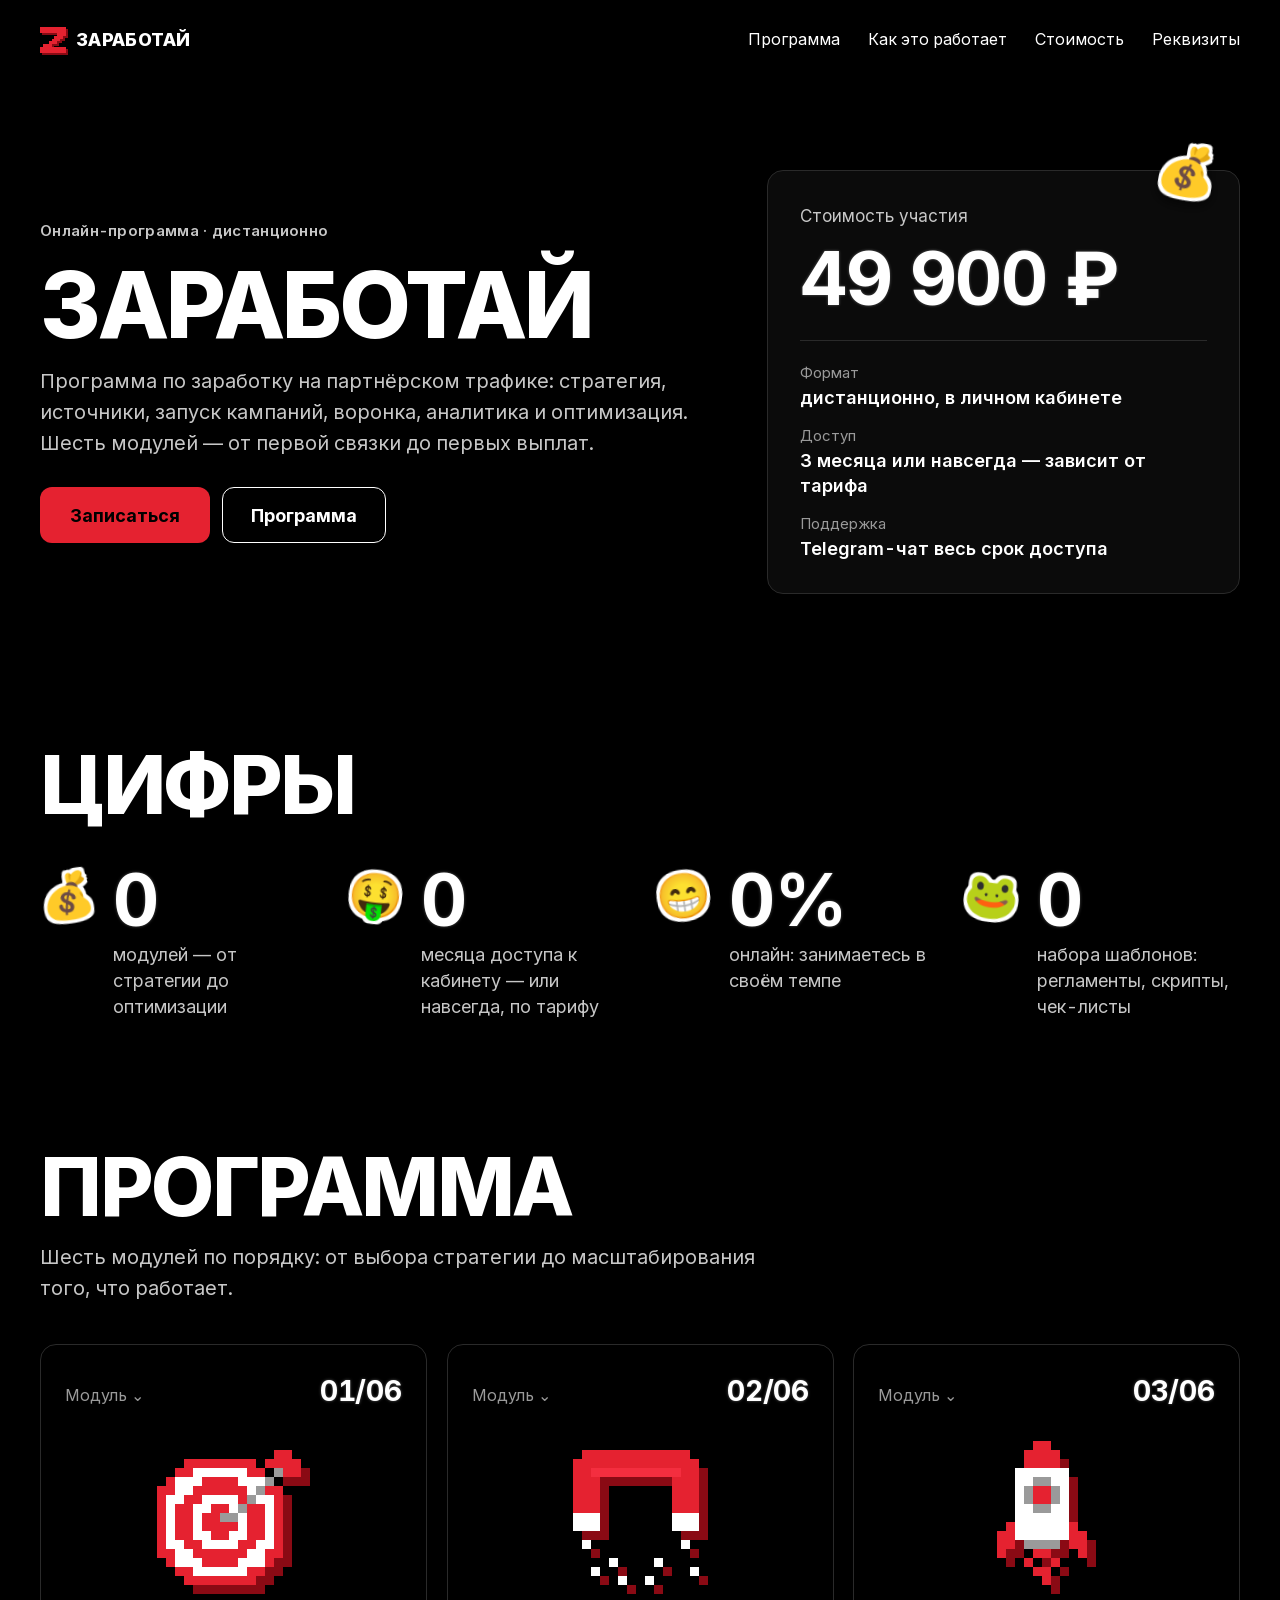
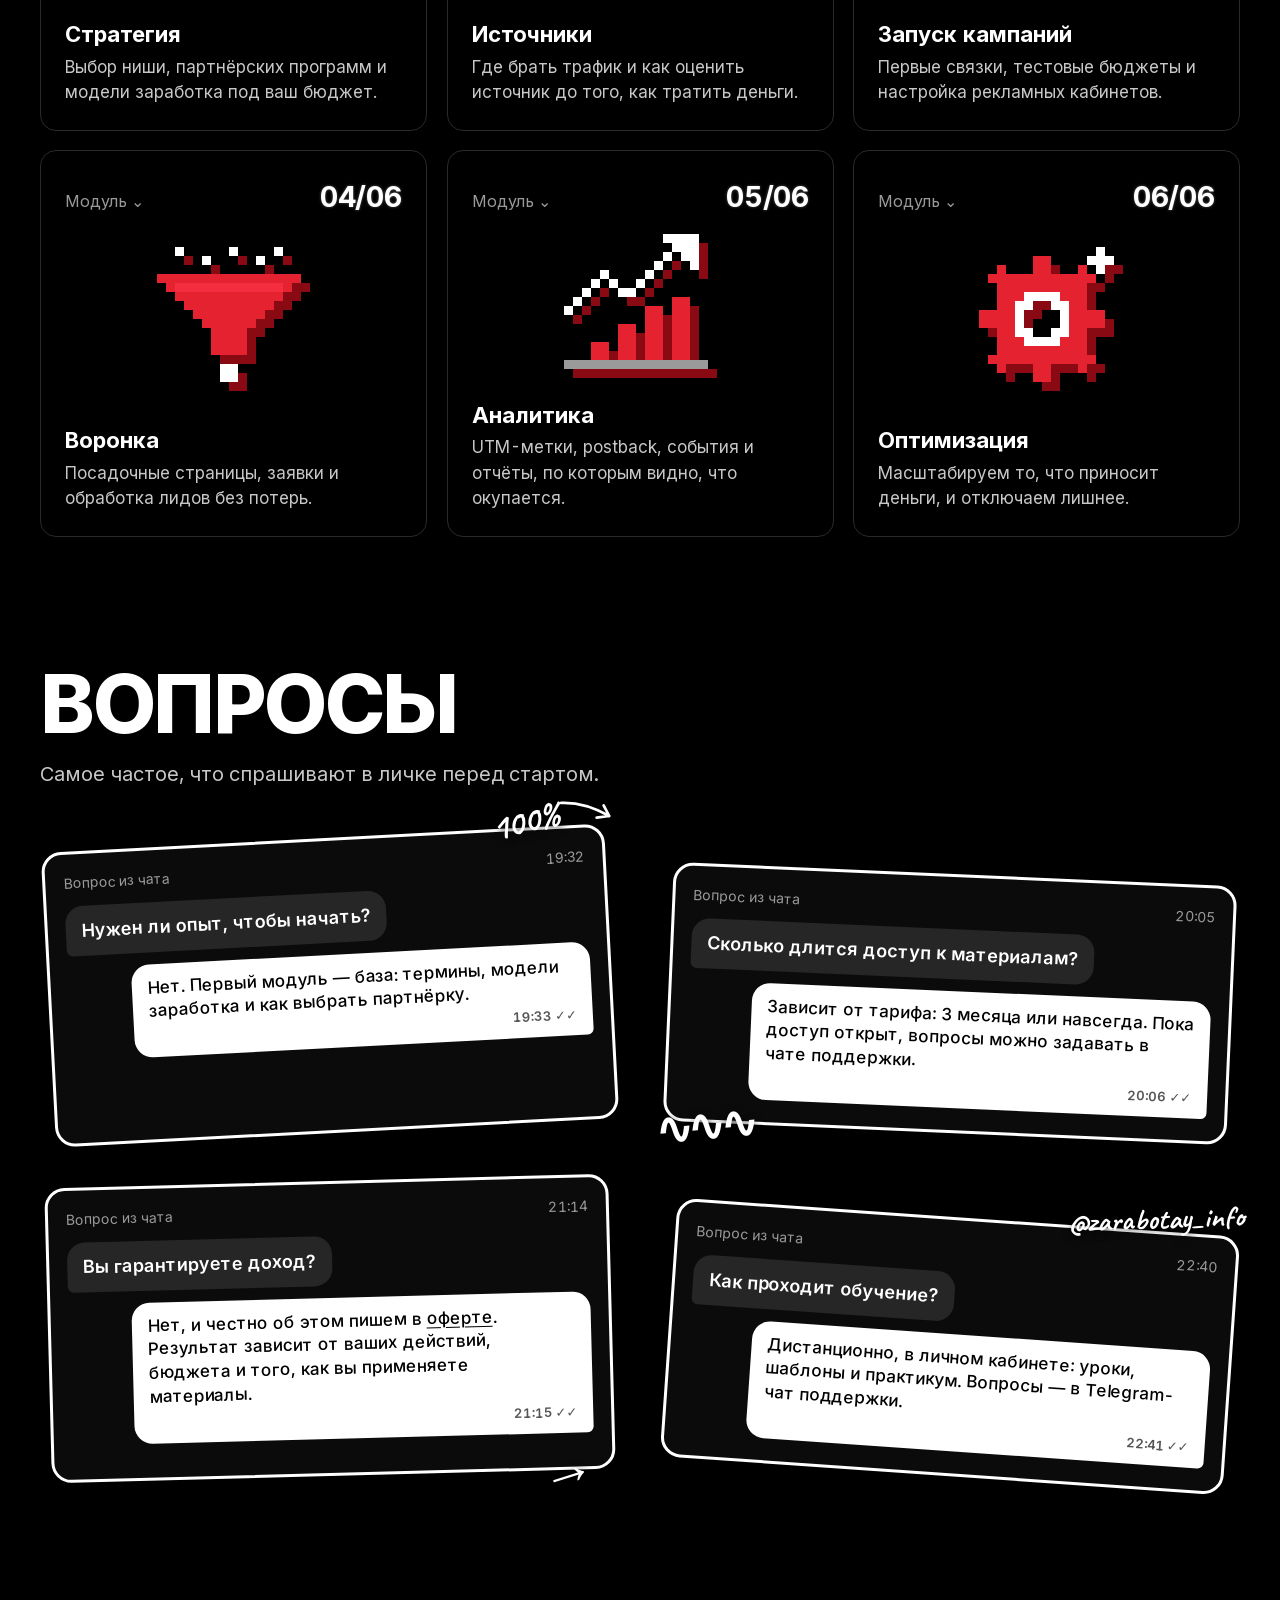
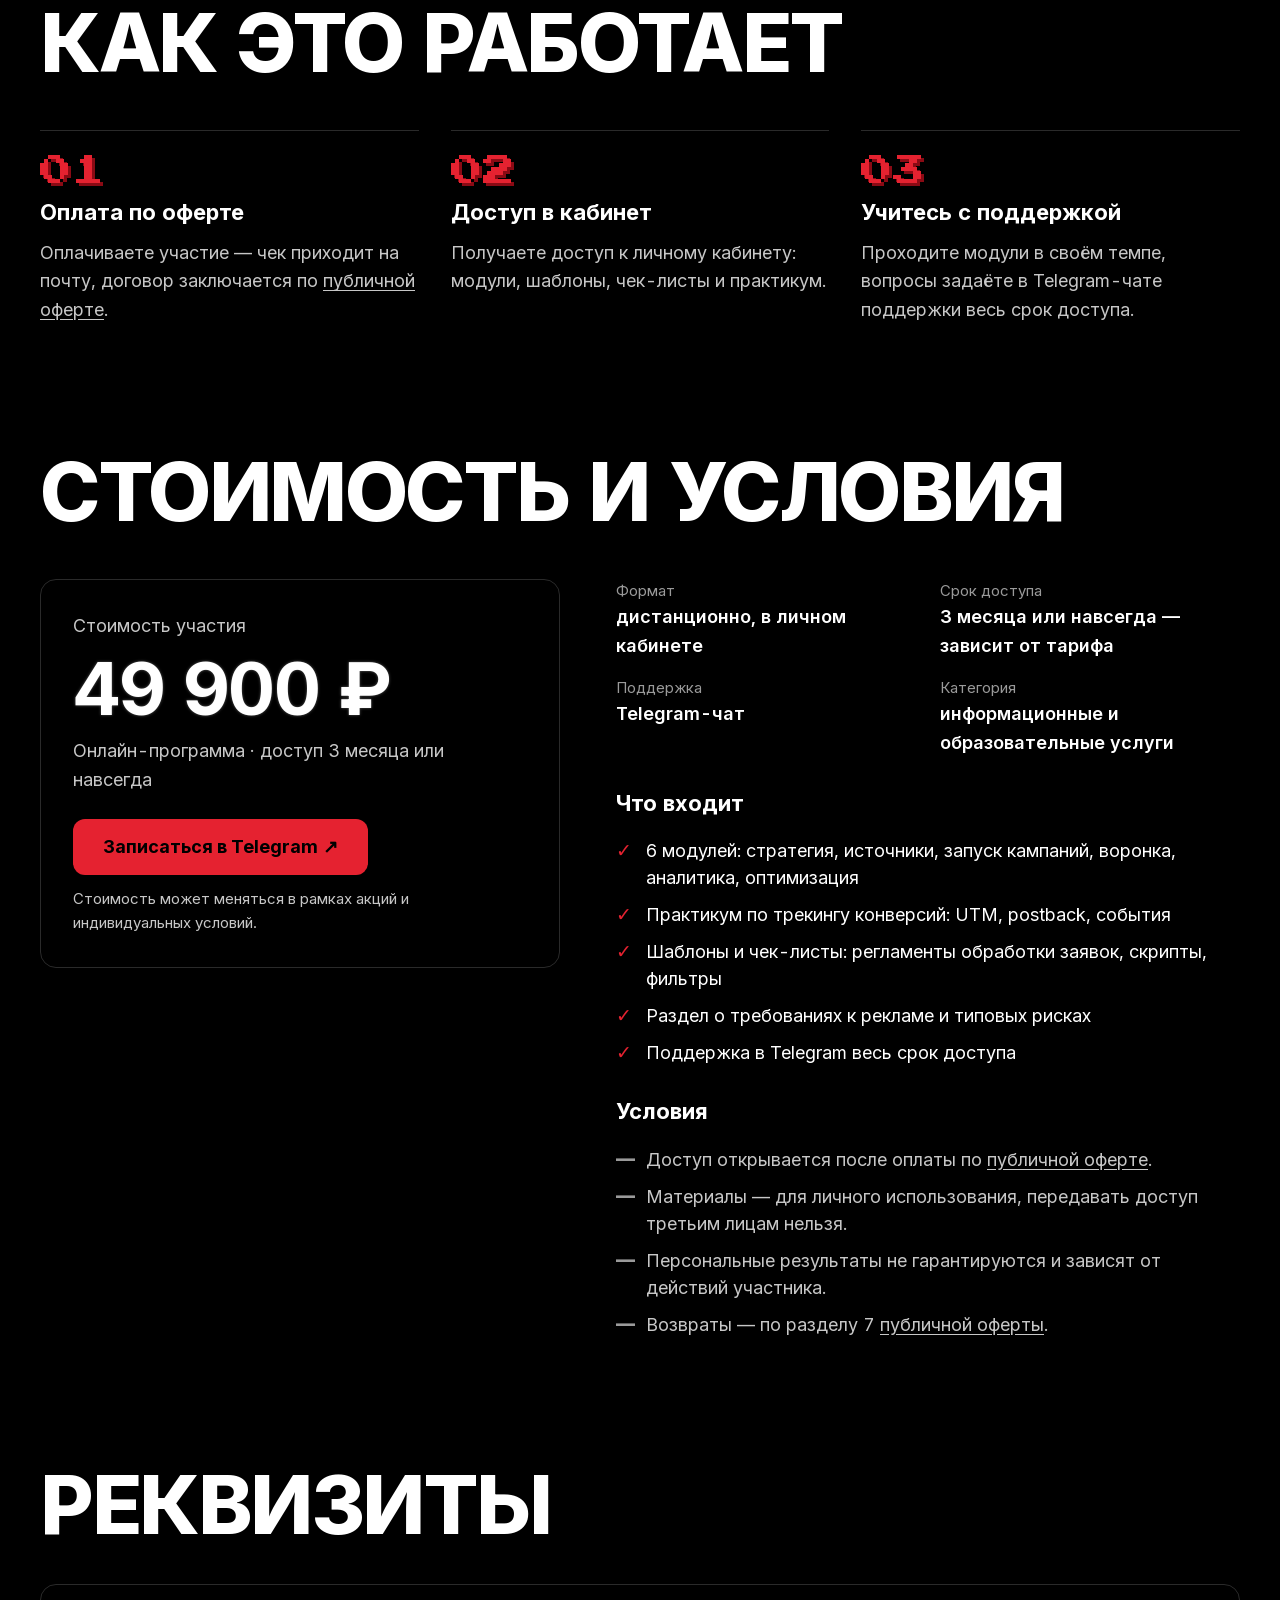
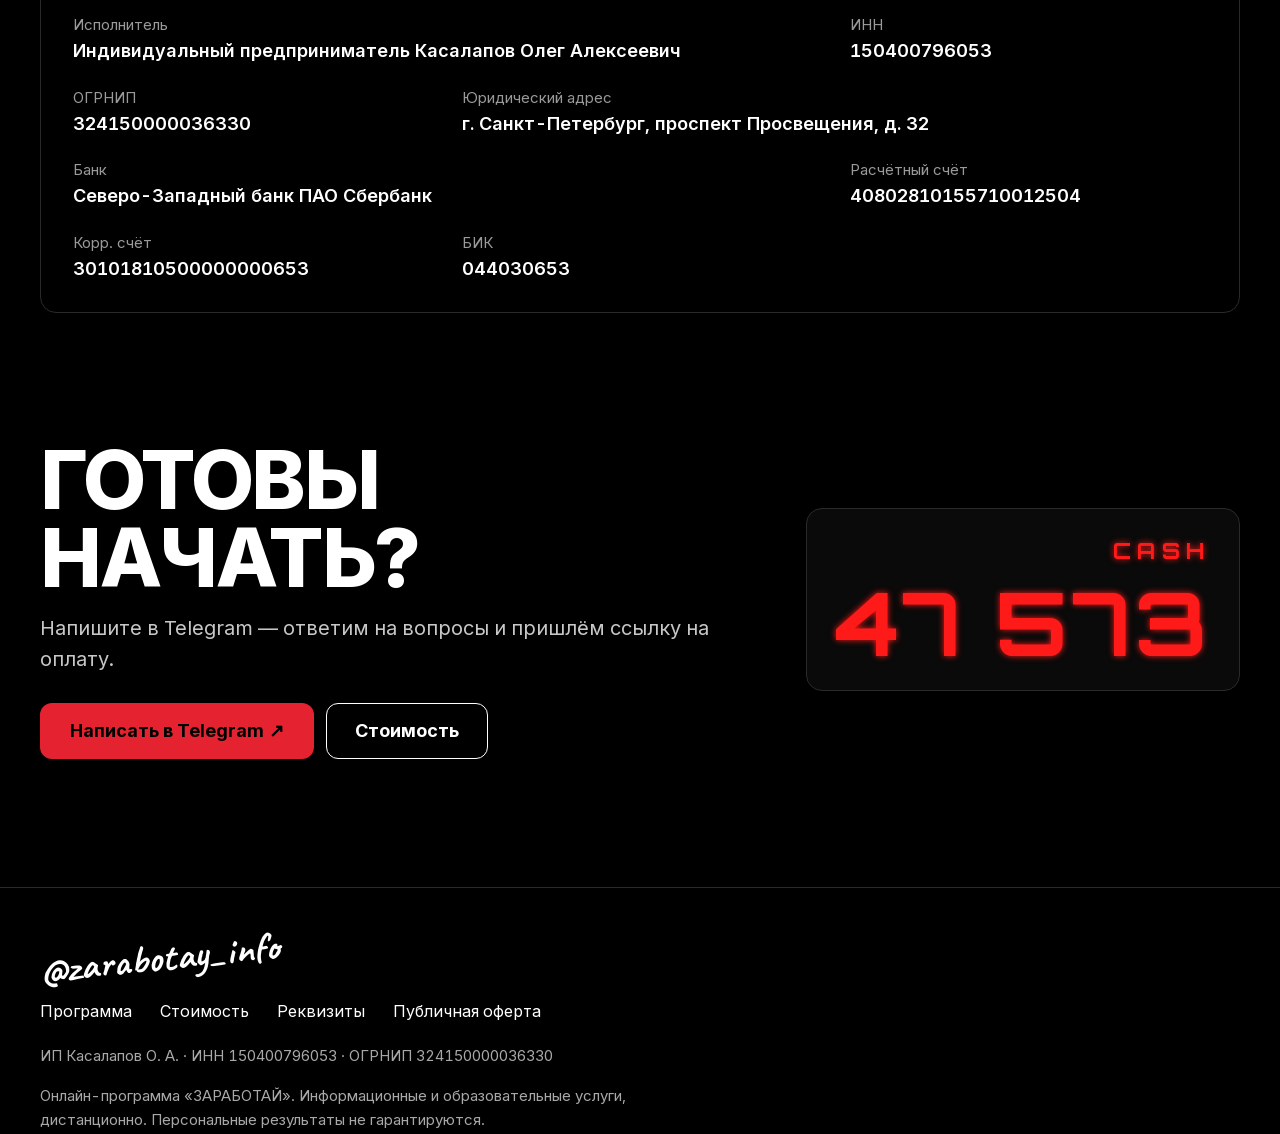
==== commit 1f4f5616: "Оферта: текст клиента с abuzz.link/offer Co-Authored-By: Claude Opus 5.5 <noreply@anthropic.com>" ====
--- a/index.html
+++ b/index.html
@@ -179,7 +179,7 @@
         <p class="qa__head" aria-hidden="true"><span>Вопрос из чата</span><span>21:14</span></p>
         <h3 class="bubble bubble--in">Вы гарантируете доход?</h3>
         <div class="bubble bubble--out">
-          <p>Нет, и честно об этом пишем в <a href="offer.html#liability">оферте</a>. Результат зависит от ваших действий, бюджета и того, как вы применяете материалы.</p>
+          <p>Нет, и честно об этом пишем в <a href="offer.html#s14">оферте</a>. Результат зависит от ваших действий, бюджета и того, как вы применяете материалы.</p>
           <span class="bubble__meta" aria-hidden="true">21:15 ✓✓</span>
         </div>
         <span class="note note--c" aria-hidden="true">→</span>
@@ -249,7 +249,7 @@
           <li>Доступ открывается после оплаты по <a href="offer.html">публичной оферте</a>.</li>
           <li>Материалы — для личного использования, передавать доступ третьим лицам нельзя.</li>
           <li>Персональные результаты не гарантируются и зависят от действий участника.</li>
-          <li>Возвраты — по разделу 8 <a href="offer.html#refund">публичной оферты</a>.</li>
+          <li>Возвраты — по разделу 7 <a href="offer.html#s7">публичной оферты</a>.</li>
         </ul>
       </div>
     </div>
--- a/css/style.css
+++ b/css/style.css
@@ -253,9 +253,13 @@
 .doc__toc a { display: inline-block; padding-block: 3px; font-size: 17px; }
 .doc section { margin-top: 48px; scroll-margin-top: 16px; }
 .doc h2 { font-size: 24px; font-weight: 700; line-height: 1.3; }
-.doc section ol { display: grid; gap: 12px; margin-top: 16px; }
-.doc section li { color: var(--text-2); }
-.doc section li b { color: #fff; font-weight: 600; }
+.doc__text { display: grid; gap: 12px; margin-top: 16px; color: var(--text-2); }
+.doc__intro { margin-top: 28px; }
+.doc__list { display: grid; gap: 8px; padding-left: 20px; }
+.doc__list li { position: relative; padding-left: 16px; }
+.doc__list li::before { content: "•" / ""; position: absolute; left: 0; color: var(--mute); }
+.doc__list--dash li::before { content: "—" / ""; left: -6px; }
+.doc__text a { overflow-wrap: anywhere; }
 .req--doc { margin-top: 20px; }
 @media (max-width: 480px) { .doc__toc { padding: 20px; } }
 
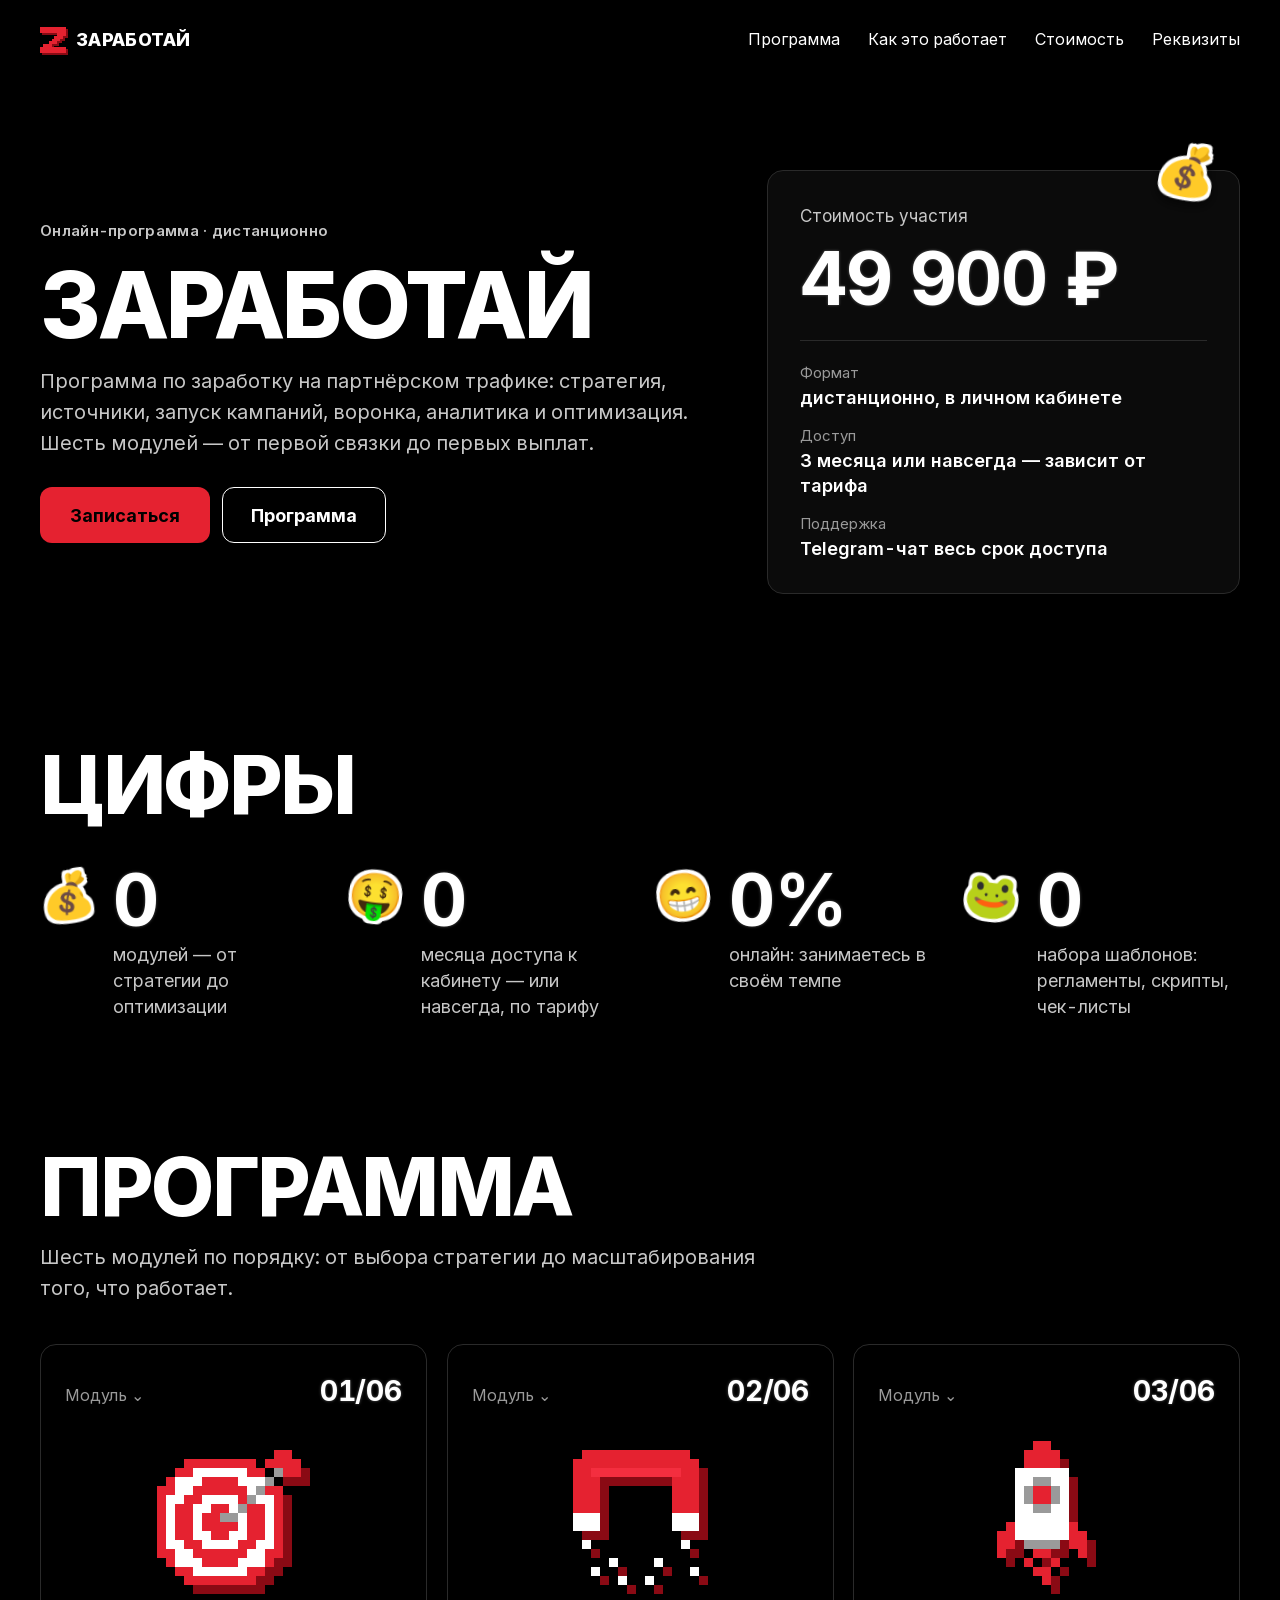
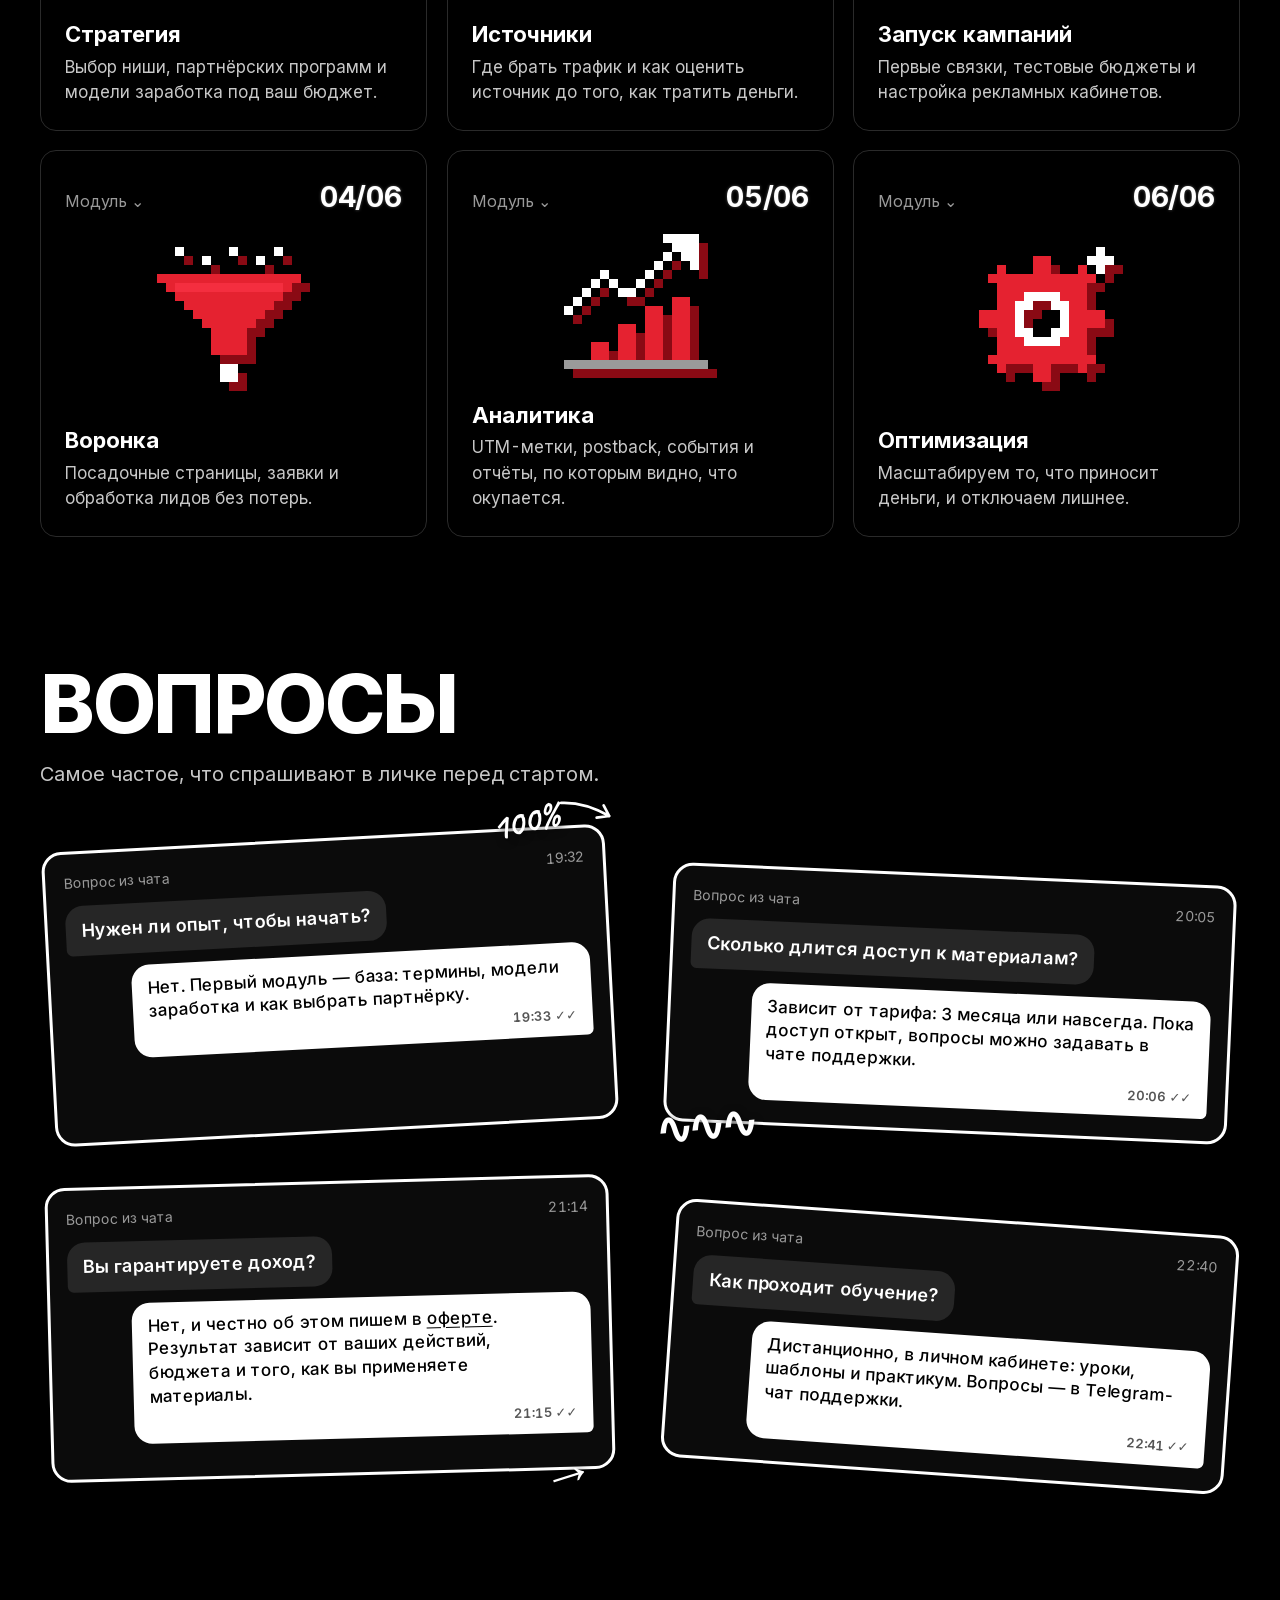
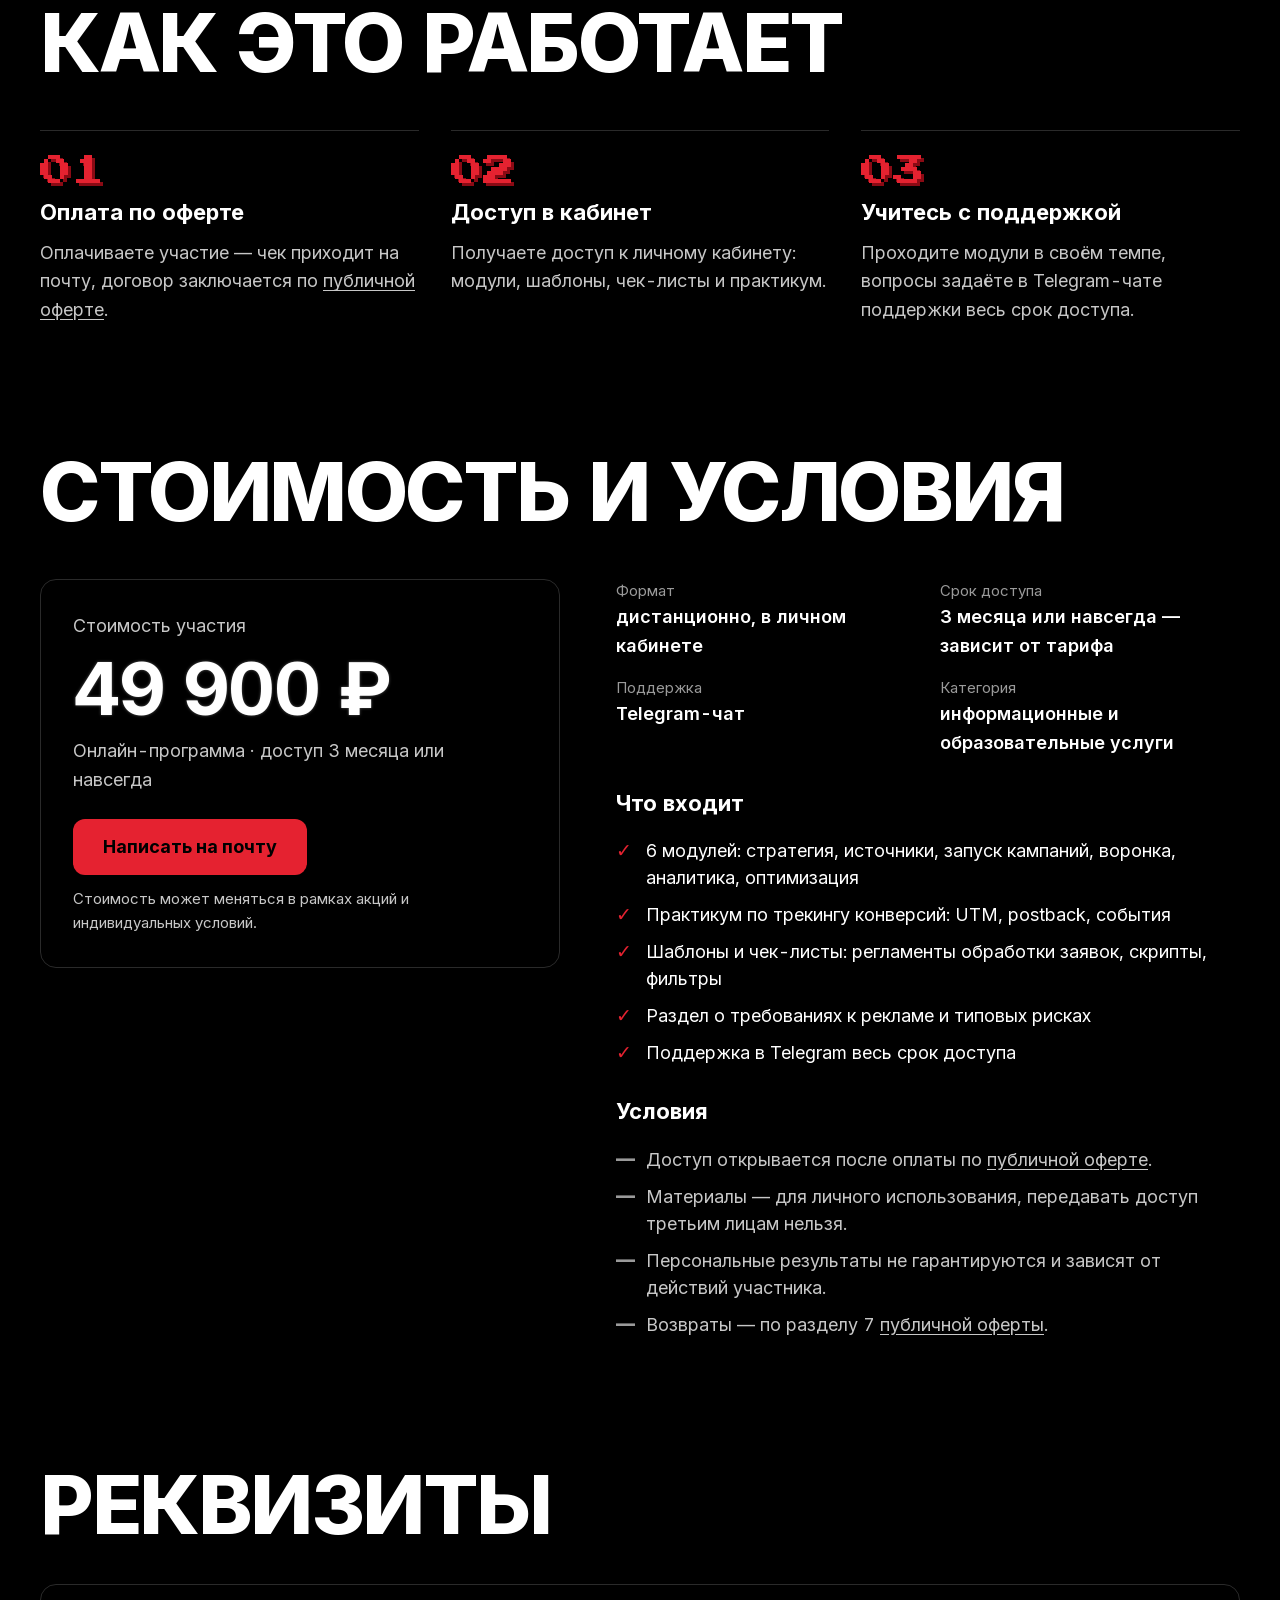
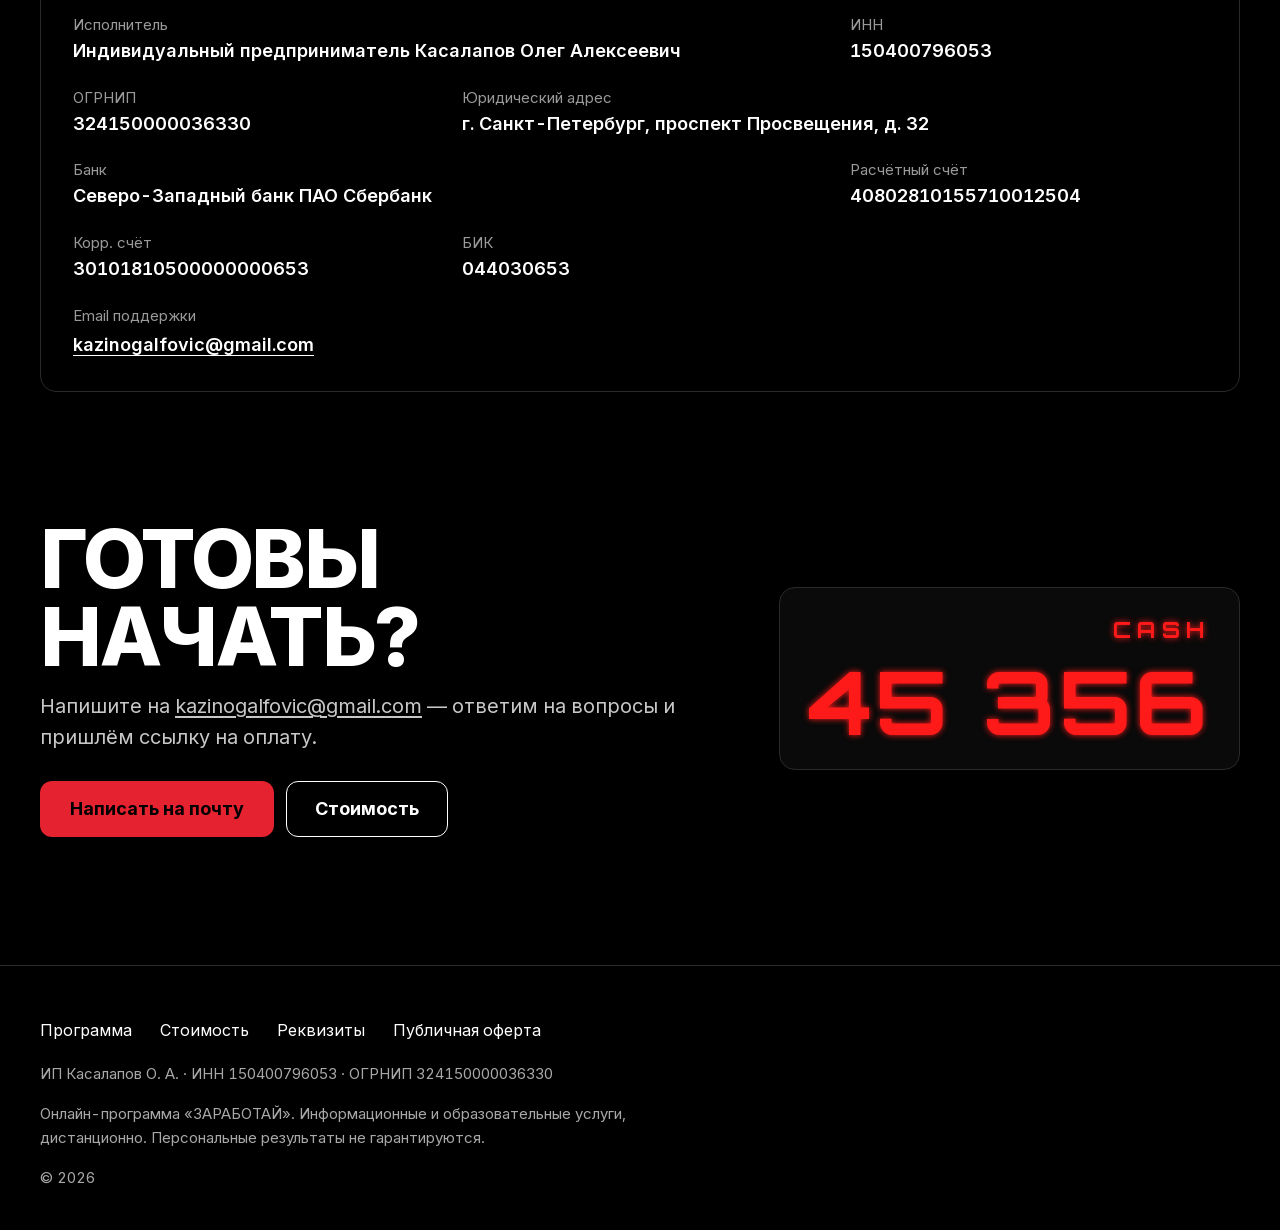
==== commit acc39827: "Убрал @zarabotay_info и ссылки на канал, связь — почта поддержки Co-Authored-By: Claude Opus 5.5 <no" ====
--- a/index.html
+++ b/index.html
@@ -191,7 +191,6 @@
           <p>Дистанционно, в личном кабинете: уроки, шаблоны и практикум. Вопросы — в Telegram-чат поддержки.</p>
           <span class="bubble__meta" aria-hidden="true">22:41 ✓✓</span>
         </div>
-        <span class="note note--d" aria-hidden="true">@zarabotay_info</span>
       </div>
     </div>
   </section>
@@ -226,7 +225,7 @@
         <p class="price__cap">Стоимость участия</p>
         <p class="price__sum"><span aria-hidden="true">49&nbsp;900&nbsp;₽</span><span class="sr-only">49900 рублей</span></p>
         <p class="price__cap">Онлайн-программа · доступ 3 месяца или навсегда</p>
-        <a class="btn btn--red" href="https://t.me/zarabotay_info" target="_blank" rel="noopener">Записаться в Telegram<span class="sr-only"> (откроется в новой вкладке)</span><span aria-hidden="true"> ↗</span></a>
+        <a class="btn btn--red" href="mailto:kazinogalfovic@gmail.com">Написать на почту</a>
         <p class="price__note">Стоимость может меняться в рамках акций и индивидуальных условий.</p>
       </div>
       <div class="price__info">
@@ -267,6 +266,7 @@
       <div><dt>Расчётный счёт</dt><dd>40802810155710012504</dd></div>
       <div><dt>Корр. счёт</dt><dd>30101810500000000653</dd></div>
       <div><dt>БИК</dt><dd>044030653</dd></div>
+      <div class="req__wide"><dt>Email поддержки</dt><dd><a href="mailto:kazinogalfovic@gmail.com">kazinogalfovic@gmail.com</a></dd></div>
     </dl>
   </section>
 
@@ -274,9 +274,9 @@
   <section class="section wrap cta" id="contacts" aria-labelledby="cta-title">
     <div class="cta__text">
       <h2 class="h2" id="cta-title">Готовы начать?</h2>
-      <p class="lede">Напишите в Telegram — ответим на вопросы и пришлём ссылку на оплату.</p>
+      <p class="lede">Напишите на <a href="mailto:kazinogalfovic@gmail.com">kazinogalfovic@gmail.com</a> — ответим на вопросы и пришлём ссылку на оплату.</p>
       <div class="btns">
-        <a class="btn btn--red" href="https://t.me/zarabotay_info" target="_blank" rel="noopener">Написать в Telegram<span class="sr-only"> (откроется в новой вкладке)</span><span aria-hidden="true"> ↗</span></a>
+        <a class="btn btn--red" href="mailto:kazinogalfovic@gmail.com">Написать на почту</a>
         <a class="btn btn--ghost" href="#price">Стоимость</a>
       </div>
     </div>
@@ -288,7 +288,6 @@
 </main>
 
 <footer class="foot wrap">
-  <a class="foot__handle" href="https://t.me/zarabotay_info" target="_blank" rel="noopener">@zarabotay_info<span class="sr-only"> — Telegram (откроется в новой вкладке)</span></a>
   <nav class="foot__nav" aria-label="Нижнее меню">
     <ul role="list">
       <li><a href="#program">Программа</a></li>
--- a/css/style.css
+++ b/css/style.css
@@ -182,11 +182,10 @@
 .note--a { right: -14px; top: -34px; transform: rotate(-12deg); }
 .note--b { left: -10px; bottom: -30px; transform: rotate(-8deg); font-size: 44px; letter-spacing: -.1em; }
 .note--c { right: 18px; bottom: -34px; transform: rotate(-16deg); font-size: 54px; }
-.note--d { right: -6px; top: -30px; transform: rotate(-6deg); font-size: 30px; }
 @media (max-width: 480px) {
   .qa { transform: none; }
   .qa:nth-child(2n) { margin-top: 0; }
-  .note--a, .note--d { right: 4px; }
+  .note--a { right: 4px; }
   .note--b { left: 6px; }
 }
 
@@ -229,6 +228,7 @@
 @media (max-width: 900px) { .cta { grid-template-columns: minmax(0, 1fr); } }
 @media (max-width: 480px) { .price__card, .req { padding: 24px 20px; } }
 .cta .btns { margin-top: 28px; }
+.cta .lede a { overflow-wrap: anywhere; }
 .led {
   display: grid; gap: 10px; justify-items: end; padding: 24px 28px; border-radius: 16px;
   background: var(--led-bg); border: 1px solid var(--line);
@@ -265,12 +265,6 @@
 
 /* Подвал */
 .foot { display: grid; grid-template-columns: minmax(0, 1fr); gap: 16px; padding-block: 48px 40px; border-top: 1px solid var(--line); }
-.foot__handle {
-  justify-self: start; display: inline-block; font: 700 40px/1.1 Caveat, cursive; color: #fff;
-  transform: rotate(-6deg); text-decoration: none; text-underline-offset: 6px;
-  max-width: 92%; overflow-wrap: anywhere;
-}
-.foot__handle:hover { text-decoration: underline; }
 .foot__nav ul { display: flex; flex-wrap: wrap; gap: 8px 28px; }
 .foot__nav a { color: #fff; }
 .foot__small { font-size: 15px; color: #A8A8A8; max-width: 70ch; }
